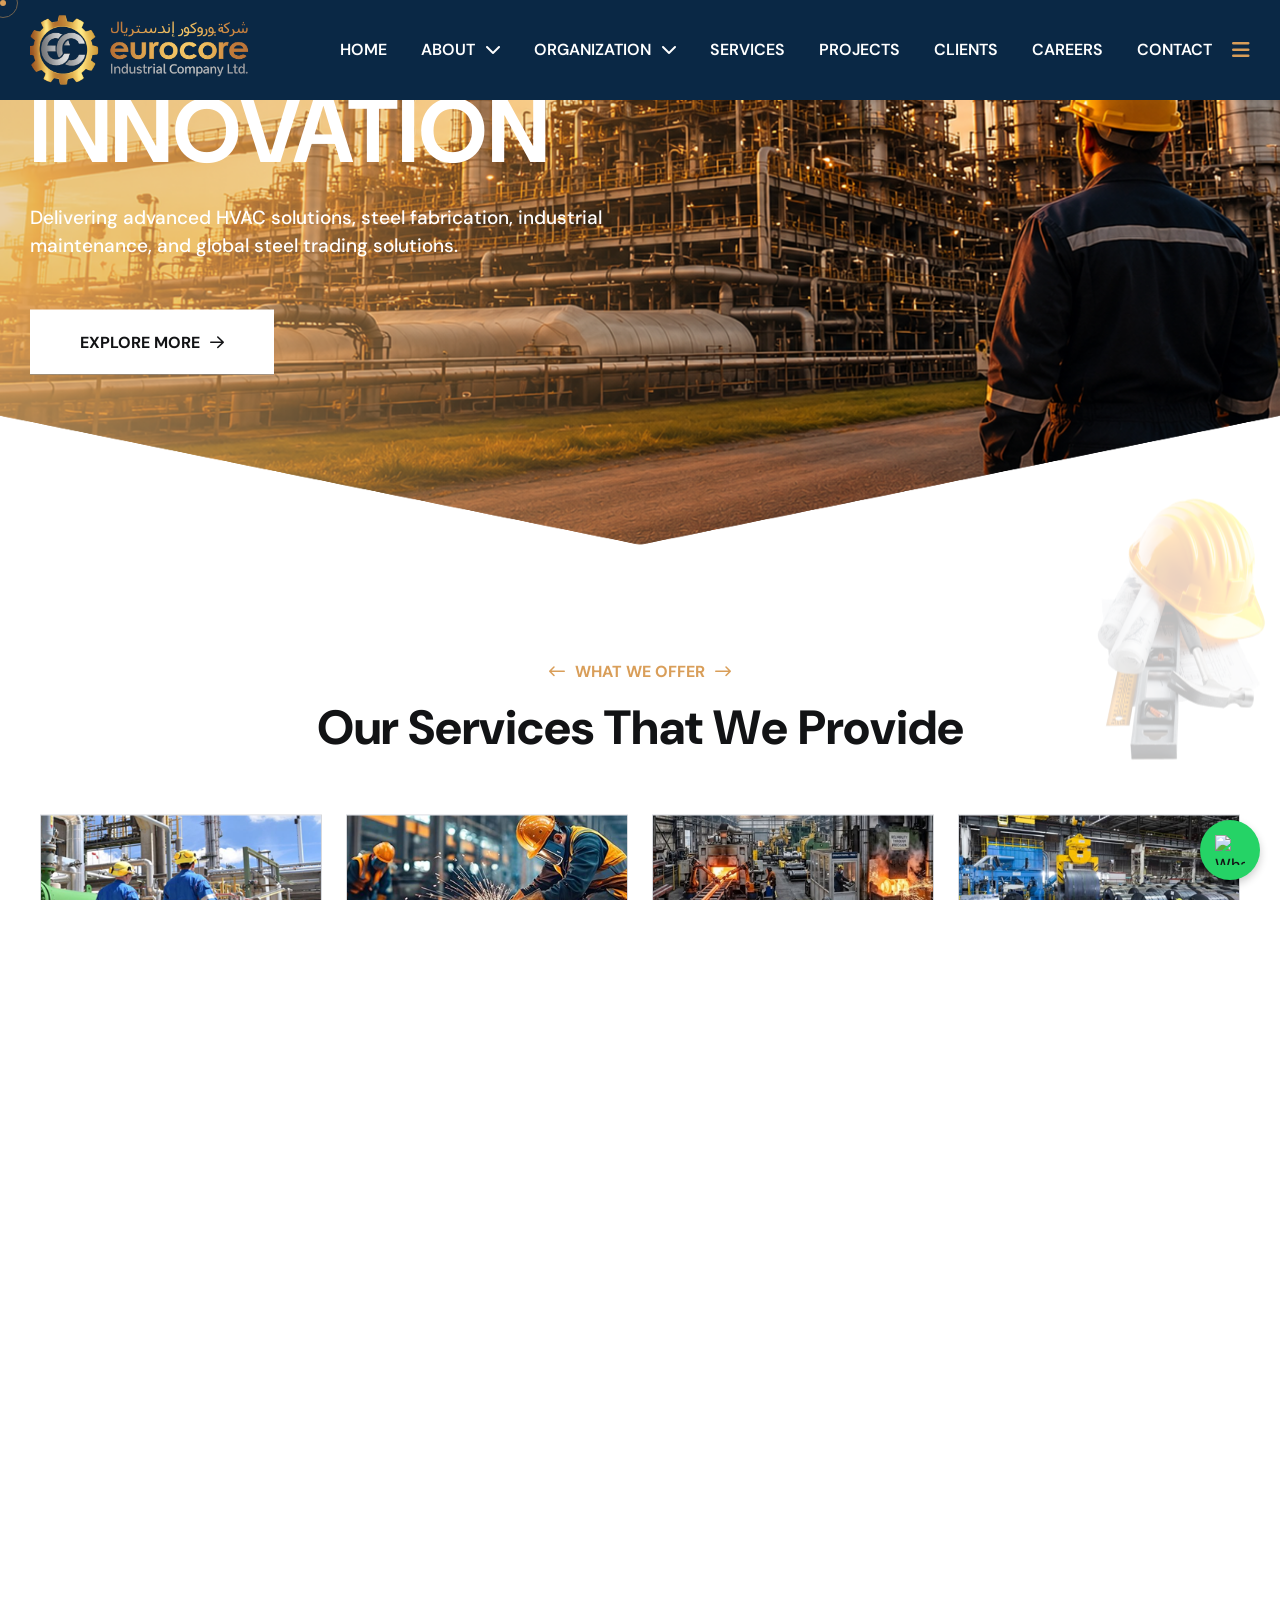
==== index.html @ 9c424fbf "changed hero image to video" ====
<!DOCTYPE html>
<html lang="en">
    <!--<< Header Area >>-->
    <head>
        <!-- ========== Meta Tags ========== -->
        <meta charset="UTF-8">
        <meta http-equiv="X-UA-Compatible" content="IE=edge">
        <meta name="viewport" content="width=device-width, initial-scale=1">
        <meta name="author" content="gramentheme">
        <meta name="description" content="Eurocore Industrial Company Ltd">
        <!-- ======== Page title ============ -->
        <title>Eurocore Industrial Company Ltd</title>
        <!--<< Favcion >>-->
        <link rel="shortcut icon" href="assets/img/favicon.ico">
        <!--<< Bootstrap min.css >>-->
        <link rel="stylesheet" href="assets/css/bootstrap.min.css">
        <!--<< All Min Css >>-->
        <link rel="stylesheet" href="assets/css/all.min.css">
        <!--<< Animate.css >>-->
        <link rel="stylesheet" href="assets/css/animate.css">
        <!-- Splitting css -->
        <link rel="stylesheet" href="assets/css/splitting.css">
        <!--<< Magnific Popup.css >>-->
        <link rel="stylesheet" href="assets/css/magnific-popup.css">
        <!--<< MeanMenu.css >>-->
        <link rel="stylesheet" href="assets/css/meanmenu.css">
        <!--<< Swiper Bundle.css >>-->
        <link rel="stylesheet" href="assets/css/swiper-bundle.min.css">
        <!--<< Nice Select.css >>-->
        <link rel="stylesheet" href="assets/css/nice-select.css">
        <!--<< Color.css >>-->
        <link rel="stylesheet" href="assets/css/color.css">
        <!--<< Main.css >>-->
        <link rel="stylesheet" href="assets/css/main.css">
    </head>
    <body>

          <!-- Preloader Start -->
<div id="preloader" class="preloader">
    <div class="animation-preloader">

        <!-- Logo Loader -->
        <div class="logo-loader">
            <img src="assets/img/logo.png" alt="Eurocore Logo">
        </div>

    </div>

    <div class="loader">
        <div class="row">
            <div class="col-3 loader-section section-left">
                <div class="bg"></div>
            </div>
            <div class="col-3 loader-section section-left">
                <div class="bg"></div>
            </div>
            <div class="col-3 loader-section section-right">
                <div class="bg"></div>
            </div>
            <div class="col-3 loader-section section-right">
                <div class="bg"></div>
            </div>
        </div>
    </div>
</div>
<!-- Preloader End -->

        <!--<< Mouse Cursor Start >>-->  
        <div class="mouse-cursor cursor-outer"></div>
        <div class="mouse-cursor cursor-inner"></div>

        <!-- Back To Top Start -->
        <button id="back-top" class="back-to-top">
            <i class="fa-regular fa-arrow-up"></i>
        </button>

        <!-- Offcanvas Area Start -->
        <div class="fix-area">
            <div class="offcanvas__info">
                <div class="offcanvas__wrapper">
                    <div class="offcanvas__content">
                        <div class="offcanvas__top mb-5 d-flex justify-content-between align-items-center">
                            <div class="offcanvas__logo">
                                <a href="index.html">
                                    <img src="assets/img/logo/logo.png" alt="logo-img">
                                </a>
                            </div>
                            <div class="offcanvas__close">
                                <button>
                                <i class="fas fa-times"></i>
                                </button>
                            </div>
                        </div>
                        <p class="text d-none d-xl-block">
                          Eurocore Industrial Company is a leading Saudi-based engineering and fabrication firm established in 2007. With operations in Dammam and Jubail, we deliver high-quality fabrication, infrastructure, HVAC, and steel trading solutions, driven by excellence, safety, and innovation.
                        <div class="mobile-menu fix mb-3"></div>
                        <div class="offcanvas__contact">
                            <h4>Contact Info</h4>
                            <ul>
                                <li class="d-flex align-items-center">
                                    <div class="offcanvas__contact-icon">
                                        <i class="fal fa-map-marker-alt"></i>
                                    </div>
                                    <div class="offcanvas__contact-text">
                                        <a target="_blank" href="#">INDIA | KSA | UAE</a>
                                    </div>
                                </li>
                                <li class="d-flex align-items-center">
                                    <div class="offcanvas__contact-icon mr-15">
                                        <i class="fal fa-envelope"></i>
                                    </div>
                                    <div class="offcanvas__contact-text">
                                        <a href="mailto:info@eurocoreindustrial.com"><span class="mailto:info@eurocoreindustrial.com">info@eurocoreindustrial.com</span></a>
                                    </div>
                                </li>
                                
                                <li class="d-flex align-items-center">
                                    <div class="offcanvas__contact-icon mr-15">
                                        <i class="far fa-phone"></i>
                                    </div>
                                    <div class="offcanvas__contact-text">
                                       <a href="tel:966556684906">+966 55 668 4906</a>
                                    </div>
                                </li>
                            </ul>
                            
                            <div class="social-icon d-flex align-items-center">
                                <a href="#"><i class="fab fa-facebook-f"></i></a>
                                <a href="#"><i class="fab fa-twitter"></i></a>
                                <a href="#"><i class="fab fa-youtube"></i></a>
                                <a href="#"><i class="fab fa-linkedin-in"></i></a>
                            </div>
                        </div>
                    </div>
                </div>
            </div>
        </div>
        <div class="offcanvas__overlay"></div>

        <!-- Header Section Start -->
        <header id="header-sticky" class="header-3">
        <div class="container-fluid">
            <div class="mega-menu-wrapper">
                <div class="header-main">
                    <div class="header-left">
                        <div class="logo">
                            <a href="index.html" class="header-logo">
                                <img src="assets/img/logo/logo.png" alt="logo-img">
                            </a>
                            <a href="index.html" class="header-logo-2">
                                <img src="assets/img/logo/logo.png" alt="logo-img">
                            </a>
                        </div>
                    </div>
                    <div class="header-right d-flex justify-content-end align-items-center">
                        <div class="mean__menu-wrapper">
                            <div class="main-menu">
                                <nav id="mobile-menu">
                                    <ul>
                                      <li>
                                            <a href="index.html">Home</a>
                                        </li>
                                        <li>
                                            <a href="javascript:void(0);">
                                                About
                                                <i class="fas fa-chevron-down"></i>
                                            </a>
                                            <ul class="submenu">
                                               <li><a href="about-us.html">About Us</a></li>
                                                <li><a href="team.html"> Our Team</a></li>
                                            </ul>
                                        </li>
                                        <li>
                                            <a href="javascript:void(0);">
                                                Organization
                                                <i class="fas fa-chevron-down"></i>
                                            </a>
                                            <ul class="submenu">
                                               <li><a href="organization.html">Organization</a>
                                                <li><a href="commodities.html">Commodities</a></li>
                                            </ul>
                                        </li>
                                         <li>
                                            <a href="services.html">Services</a>
                                        </li>
                                          <li>
                                            <a href="projects.html">Projects</a>
                                        </li>
                                          <li>
                                            <a href="clients.html">Clients</a>
                                        </li>
                                        <li>
                                            <a href="careers.html">Careers</a>
                                        </li>
                                        <li>
                                            <a href="contact.html">Contact</a>
                                        </li>
                                    </ul>
                                </nav>
                            </div>
                        </div>
                       <div class="header-button">
                        <a href="assets/img/eurocore-business-profile.pdf" class="theme-btn" download>
                            PROFILE
                            <i class="fa-regular fa-download"></i>
                        </a>
                      </div>
                        <div class="header__hamburger d-xl-block my-auto">
                            <div class="sidebar__toggle">
                                <i class="fas fa-bars"></i>
                            </div>
                        </div>
                    </div>
                </div>
            </div>
        </div>
        </header> 
         
        <!-- Search Area Start -->
        <div class="search-wrap">
            <div class="search-inner">
                <i class="fas fa-times search-close" id="search-close"></i>
                <div class="search-cell">
                    <form method="get">
                        <div class="search-field-holder">
                            <input type="search" class="main-search-input" placeholder="Search...">
                        </div>
                    </form>
                </div>
            </div>
        </div>

        <div id="smooth-wrapper">
            <div id="smooth-content">
                <!-- Hero Section Start -->
                <section class="hero-section hero-3">
                    <div class="swiper-dot-2">
                        <div class="dot"></div>
                    </div>
                    <div class="swiper hero-slider-3">
                        <div class="swiper-wrapper">
                            <div class="swiper-slide">
                                <div class="hero-image" style="background-image: url('assets/img/hero/hero-3.png');">
                                    <div class="row">
                                        <div class="col-lg-8">
                                            <div class="hero-content">
                                               
                                                <h1 data-animation="fadeInUp" data-delay="1.5s">
                                                    The Core of Industrial Innovation
                                                </h1>
                                                <p data-animation="fadeInUp" data-delay="1.7s">
                                                    Delivering advanced HVAC solutions, steel fabrication, industrial maintenance, and global steel trading solutions.
                                                </p>
                                                <div class="hero-button">
                                                    <a href="about-us.html" data-animation="fadeInUp" data-delay="1.9s" class="theme-btn bg-white">Explore more<i class="fa-regular fa-arrow-right"></i></a>
                                                </div>
                                            </div>
                                        </div>
                                    </div>
                                </div>
                            </div>
                            <div class="swiper-slide">
                                <div class="hero-image" style="background-image: url('assets/img/hero/hero-3.png');">
                                    <div class="row">
                                        <div class="col-lg-8">
                                            <div class="hero-content">
                                                
                                               <h1 data-animation="fadeInUp" data-delay="1.5s">
                                                    Complete HVAC Engineering Solutions
                                                </h1>
                                                <p data-animation="fadeInUp" data-delay="1.7s">
                                                    Providing HVAC supply, installation, testing, and commissioning services for industrial and commercial facilities.
                                                </p>
                                                </p>
                                                <div class="hero-button">
                                                    <a href="about-us.html" data-animation="fadeInUp" data-delay="1.9s" class="theme-btn bg-white">Explore more<i class="fa-regular fa-arrow-right"></i></a>
                                                </div>
                                            </div>
                                        </div>
                                    </div>
                                </div>
                            </div>
                            <div class="swiper-slide">
                                <div class="hero-image" style="background-image: url('assets/img/hero/hero-3.png');">
                                    <div class="row">
                                        <div class="col-lg-8">
                                            <div class="hero-content">
                                                
                                               <h1 data-animation="fadeInUp" data-delay="1.5s">
                                                    Industrial Fabrication Solutions
                                                </h1>
                                                <p data-animation="fadeInUp" data-delay="1.7s">
                                                    Structural steel fabrication, tank manufacturing, shutdown services, and global steel sourcing with quality reliability.
                                                </p>
                                                <div class="hero-button">
                                                    <a href="about-us.html" data-animation="fadeInUp" data-delay="1.9s" class="theme-btn bg-white">Explore more<i class="fa-regular fa-arrow-right"></i></a>
                                                </div>
                                            </div>
                                        </div>
                                    </div>
                                </div>
                            </div>
                        </div>
                    </div>
                </section>

                <!-- Service Section Start -->
                <section class="service-section-33 section-padding">
                    <div class="shape-1">
                        <img src="assets/img/service/shape-1.png" alt="img">
                    </div>
                    <div class="container">
                        <div class="section-title text-center">
                            <h6 class="wow fadeInUp"><i class="fa-regular fa-arrow-left-long"></i>WHAT WE OFFER<i class="fa-regular fa-arrow-right-long"></i></h6>
                            <h2 class="splt-txt wow" data-splitting>Our Services That We Provide</h2>
                        </div>
                    </div>
                    <div class="container-fluid">
                        <div class="row">
                            <div class="col-xl-3 col-lg-4 col-md-6 wow fadeInUp" data-wow-delay=".2s">
                                <div class="service-card-items-2">
                                    <div class="items-shape">
                                        <img src="assets/img/service/items-shape-2.png" alt="img">
                                    </div>
                                    <div class="service-image">
                                        <img src="assets/img/service/service-1.png" alt="img">
                                        <div class="icon">
                                            <img src="assets/img/icon/1.png" alt="img">
                                        </div>
                                    </div>
                                    <div class="service-content text-center">
                                    <h3>
                                        <a href="services.html">HVAC Solutions</a>
                                    </h3>

                                    <ul class="service-list">
                                        <li>HVAC Package & Duct Manufacturing</li>
                                        <li>Power Plant HVAC Supply, Installation & Commissioning</li>
                                        <li>Industrial Kitchen HVAC Solutions</li>
                                        <li>Warehouse HVAC Solutions</li>
                                    </ul>

                                    <a href="services.html" class="arrow-icon">
                                        <i class="fa-regular fa-arrow-right"></i>
                                    </a>
                                </div>
                                </div>
                            </div>
                            <div class="col-xl-3 col-lg-4 col-md-6 wow fadeInUp" data-wow-delay=".4s">
                                <div class="service-card-items-2">
                                    <div class="items-shape">
                                        <img src="assets/img/service/items-shape-2.png" alt="img">
                                    </div>
                                    <div class="service-image">
                                        <img src="assets/img/service/service-2.png" alt="img">
                                        <div class="icon">
                                            <img src="assets/img/icon/2.png" alt="img">
                                        </div>
                                    </div>
                                    <div class="service-content text-center">
                                        <h3><a href="services.html">Fabrication Services </a></h3>
                                        
                                    <ul class="service-list">
                                        <li>Steel Structural Fabrication & Erection</li>
                                        <li>Aluminium Fabrication for Solar Worksites</li>
                                        <li>Aluminium & Steel Tank Fabrication</li>
                                      
                                    </ul>
                                        <a href="services.html" class="arrow-icon"><i class="fa-regular fa-arrow-right"></i></a>
                                    </div>
                                </div>
                            </div>
                            <div class="col-xl-3 col-lg-4 col-md-6 wow fadeInUp" data-wow-delay=".6s">
                                <div class="service-card-items-2">
                                    <div class="items-shape">
                                        <img src="assets/img/service/items-shape-2.png" alt="img">
                                    </div>
                                    <div class="service-image">
                                        <img src="assets/img/service/service-3.png" alt="img">
                                        <div class="icon">
                                            <img src="assets/img/icon/3.png" alt="img">
                                        </div>
                                    </div>
                                    <div class="service-content text-center">
                                        <h3><a href="services.html">Industrial Services</a></h3>
                                        <ul class="service-list">
                                        <li> Power Plant Turnarounds & Shutdown Services</li>
                                        <li>Industrial Maintenance Solutions</li>
                                      <br><br><br>
                                    </ul>
                                        <a href="services.html" class="arrow-icon"><i class="fa-regular fa-arrow-right"></i></a>
                                    </div>
                                </div>
                            </div>
                            <div class="col-xl-3 col-lg-4 col-md-6 wow fadeInUp" data-wow-delay=".8s">
                                <div class="service-card-items-2">
                                    <div class="items-shape">
                                        <img src="assets/img/service/items-shape-2.png" alt="img">
                                    </div>
                                    <div class="service-image">
                                        <img src="assets/img/service/service-4.png" alt="img">
                                        <div class="icon">
                                            <img src="assets/img/icon/4.png" alt="img">
                                        </div>
                                    </div>
                                    <div class="service-content text-center">
                                        <h3><a href="services.html">Trading & Procurement</a></h3>
                                        <ul class="service-list">
                                        <li>Global Steel Trading</li>
                                        <li>Industrial Procurement Services</li>
                                        <br><br><br><br>
                                        <a href="services.html" class="arrow-icon"><i class="fa-regular fa-arrow-right"></i></a>
                                    </div>
                                </div>
                            </div>
                        </div>
                    </div>
                </section>


                 <!-- About Section Start -->
<section class="achivements-section fix section-padding">
   
    <div class="container">
        <div class="achivements-wrapper style-3">
            <div class="row g-4 justify-content-between align-items-center">

                <!-- Content -->
                <div class="col-lg-6">
                    <div class="achivements-content">
                        <div class="section-title">
                            <h6 class="wow fadeInUp">
                                <i class="fa-regular fa-arrow-left-long"></i>
                                About Our Company
                                <i class="fa-regular fa-arrow-right-long"></i>
                            </h6>

                            <h2 class="splt-txt wow" data-splitting>
                                Precision Engineering Industrial Solutions Excellence Without Compromise
                            </h2>
                        </div>

                        <p class="mt-3 mt-md-0 wow fadeInUp" data-wow-delay=".3s">
                            Eurocore Industrial Company is a premier engineering and fabrication firm deeply rooted in the Saudi Arabian industrial landscape.
                            Since our inception in 2007, we have evolved from a local specialist into a comprehensive provider of fabrication, infrastructure,
                            HVAC solutions, and global steel trading. Based in Dammam and Jubail, we serve the Kingdom's vital sectors with a commitment to
                            technical rigor, safety, and international excellence.
                        </p>

                        <div class="row g-4 mt-3">
                            <div class="col-lg-12 wow fadeInUp" data-wow-delay=".4s">
                                <ul class="list">
                                    <li>
                                        <i class="fa-sharp fa-solid fa-check-double"></i>
                                        HVAC Solutions & Duct Manufacturing
                                    </li>
                                    <li>
                                        <i class="fa-sharp fa-solid fa-check-double"></i>
                                        Structural Steel Fabrication & Erection
                                    </li>
                                    <li>
                                        <i class="fa-sharp fa-solid fa-check-double"></i>
                                        Global Steel Trading & Industrial Procurement
                                    </li>
                                </ul>
                            </div>
                        </div>

                        <div class="about-author mt-4">
                            <a href="about-us.html" class="theme-btn wow fadeInUp" data-wow-delay=".5s">
                                Explore More <i class="fa-regular fa-arrow-right"></i>
                            </a>
                        </div>
                    </div>
                </div>

                <!-- Image -->
                <div class="col-xxl-4 col-xl-5 col-lg-6 wow fadeInUp" data-wow-delay=".2s">
                    <div class="achivements-image">
                        <img src="assets/img/about/03.jpg" alt="Eurocore Industrial">

                        <div class="achivements-image-2 float-bob-y">
                            <img src="assets/img/about/achivements-image-2.jpg" alt="Engineering Solutions">
                        </div>
                    </div>
                </div>

            </div>
        </div>
    </div>
</section>
<!-- About Section End -->



                <!--Vision 2030 Commitment Section Start -->
                <section class="about-section-3 fix section-padding section-bg bg-cover" style="background-image: url('assets/img/about/bg-shape.png');">
                    <div class="container">
                        <div class="about-wrapper-3">
                            <div class="row g-5">
                                <div class="col-xl-6">
                                    <div class="about-content">
                                        <div class="section-title">
                                            <h6 class="wow fadeInUp"><i class="fa-regular fa-arrow-left-long"></i>Vision 2030 Commitment<i class="fa-regular fa-arrow-right-long"></i></h6>
                                            <h2 class="splt-txt wow" data-splitting>Our Commitment to the Kingdom: Vision 2030 & Beyond</h2>
                                        </div>
                                        <p class="mt-3 mt-md-0 wow fadeInUp" data-wow-delay=".4s">
                                           At Eurocore Industrial Company Ltd., our mission is deeply aligned with the transformative goals of Saudi Vision 2030. We are dedicated to building the Kingdom's future by providing world-class industrial infrastructure, precision engineering, and specialized HVAC solutions for the nation's most ambitious Giga-projects.
                                            <br>
                                           From the futuristic landscapes of NEOM to the world-class venues planned for Saudi FIFA 2034, we stand as a key strategic partner in the Kingdom's journey toward global leadership in innovation, sustainability, and industrial excellence.
                                        <br>
                                        By localized expertise and global standards, we ensure that every project we touch contributes to the resilient and diverse economy envisioned by the Kingdom's leadership.
                                        </p>
                                        <!-- Images Row -->
                                            <div class="vision-images mt-4 wow fadeInUp" data-wow-delay=".5s">
                                                <div class="row g-3">
                                                    <div class="col-6">
                                                        <img src="assets/img/about/vision-2030.png" alt="Saudi Vision 2030" >
                                                    </div>
                                                    <div class="col-6">
                                                        <img src="assets/img/about/saudi-2034.png" alt="Saudi FIFA 2034">
                                                    </div>
                                                </div>
                                            </div>
                                       
                                    </div>
                                </div>
                                <div class="col-xl-6">
                                    <div class="about-image wow fadeInUp" data-wow-delay=".3s">
                                        <img src="assets/img/about/05.jpg" alt="img">
                                        <div class="arrow-shape">
                                            <img src="assets/img/about/arrow.png" alt="img">
                                        </div>
                                    </div>
                                </div>
                            </div>
                        </div>
                    </div>
                </section>


                <!-- Project Section Start -->
                <section class="project-section fix section-padding">
                    <div class="container">
                        <div class="section-title text-center">
                            <h6 class="wow fadeInUp"><i class="fa-regular fa-arrow-left-long"></i>our complete projects<i class="fa-regular fa-arrow-right-long"></i></h6>
                            <h2 class="splt-txt wow" data-splitting>Our Latest Projects</h2>
                        </div>
                    </div>
                    <div class="project-wrapper style-2">
                        <div class="main-box">
                            <div class="box wow fadeInUp">
                                <div class="project-content">
                                    <h3><a href="projects.html">Industrial Structural Steel Fabrication</a></h3>
                                    <a href="projects.html" class="icon"><i class="fa-solid fa-arrow-right"></i></a>
                                </div>
                            </div>
                            <div class="box bg-1 wow fadeInUp wow" data-wow-delay=".2s">
                                <div class="project-content">
                                    <h3><a href="projects.html">Warehouse Construction Project</a></h3>
                                    <a href="projects.html" class="icon"><i class="fa-solid fa-arrow-right"></i></a>
                                </div>
                            </div>
                            <div class="box bg-2 wow fadeInUp wow" data-wow-delay=".4s">
                                <div class="project-content">
                                    <h3><a href="projects.html">Heavy Equipment Platform Installation</a></h3>
                                    <a href="projects.html" class="icon"><i class="fa-solid fa-arrow-right"></i></a>
                                </div>
                            </div>
                            <div class="box bg-3 wow fadeInUp wow" data-wow-delay=".6s">
                                <div class="project-content">
                                    <h3><a href="projects.html">Process Piping & Mechanical Works</a></h3>
                                    <a href="projects.html" class="icon"><i class="fa-solid fa-arrow-right"></i></a>
                                </div>
                            </div>
                            <div class="box bg-4 active wow fadeInUp wow" data-wow-delay=".8s">
                                <div class="project-content">
                                    <h3><a href="projects.html">Industrial Shed Fabrication</a></h3>
                                    <a href="projects.html" class="icon"><i class="fa-solid fa-arrow-right"></i></a>
                                </div>
                            </div>
                            <div class="box bg-5 wow fadeInUp wow" data-wow-delay=".2s">
                                <div class="project-content">
                                    <h3><a href="projects.html">Custom Metal Fabrication Solutions</a></h3>
                                    <a href="projects.html" class="icon"><i class="fa-solid fa-arrow-right"></i></a>
                                </div>
                            </div>
                            <div class="box bg-6 wow fadeInUp wow" data-wow-delay=".4s">
                                <div class="project-content">
                                    <h3><a href="projects.html">Industrial Tank Fabrication & Installation</a></h3>
                                    <a href="projects.html" class="icon"><i class="fa-solid fa-arrow-right"></i></a>
                                </div>
                            </div>
                            <div class="box bg-7 wow fadeInUp wow" data-wow-delay=".6s">
                                <div class="project-content">
                                    <h3><a href="projects.html">Conveyor System Structure Project</a></h3>
                                    <a href="projects.html" class="icon"><i class="fa-solid fa-arrow-right"></i></a>
                                </div>
                            </div>
                            <div class="box bg-8 wow fadeInUp wow" data-wow-delay=".8s">
                                <div class="project-content">
                                    <h3><a href="projects.html">Pipe Rack & Utility Structure Construction</a></h3>
                                    <a href="projects.html" class="icon"><i class="fa-solid fa-arrow-right"></i></a>
                                </div>
                            </div>
                        </div>
                    </div>
                </section>

               

            

                <!-- Brand Section Start -->
        <div class="brand-section fix section-padding pt-10">
            <div class="container">

        <div class="section-title mb-50">
            <h6 class="wow fadeInUp">
                <i class="fa-regular fa-arrow-left-long"></i>
                  Clients & Partners
                <i class="fa-regular fa-arrow-right-long"></i>
            </h6>
            <h2 class="splt-txt wow" data-splitting>
                 Trusted By Industry Leaders
            </h2>
        </div>

        <div class="swiper brand-slider">
            <div class="swiper-wrapper">
                <div class="swiper-slide">
                    <div class="brand-image center">
                        <img src="assets/img/brand/Saudi-Aramco.jpg" alt="Saudi Aramco">
                    </div>
                </div>
                <div class="swiper-slide">
                    <div class="brand-image center">
                        <img src="assets/img/brand/saudi.jpg" alt="Saudi Electricity Company">
                    </div>
                </div>
                <div class="swiper-slide">
                    <div class="brand-image center">
                        <img src="assets/img/brand/Maaden.jpg" alt="Maaden">
                    </div>
                </div>
                <div class="swiper-slide">
                    <div class="brand-image center">
                        <img src="assets/img/brand/nesma.jpg" alt="Nesma">
                    </div>
                </div>
                <div class="swiper-slide">
                    <div class="brand-image center">
                        <img src="assets/img/brand/Saudi-Binladin.jpg" alt="Saudi Binladin Group">
                    </div>
                </div>
            </div>
        </div>

    </div>
</div>

 

                <!-- Footer Section Start -->
                <footer class="footer-section style-radius bg-cover bg-cover" style="background-image: url('assets/img/footer/bg.jpg');">
                    <div class="container">
                        <div class="contact-info-area">
                            <a href="index.html" class="logo-img wow fadeInUp" data-wow-delay=".2s">
                                <img src="assets/img/logo/logo.png" alt="img">
                            </a>
                            <div class="contact-info-items wow fadeInUp" data-wow-delay=".4s">
                                <div class="icon">
                                    <i class="fa-sharp fa-solid fa-location-dot"></i>
                                </div>
                                <div class="content">
                                    <p>Office location</p>
                                    <h3>
                                        INDIA | KSA | UAE
                                    </h3>
                                </div>
                            </div>
                            <div class="contact-info-items wow fadeInUp" data-wow-delay=".6s">
                                <div class="icon">
                                    <i class="fa-solid fa-envelope"></i>
                                </div>
                                <div class="content">
                                    <p>send email</p>
                                    <h3>
                                        <a href="mailto:info@eurocoreindustrial.com">info@eurocoreindustrial.com</a>
                                    </h3>
                                </div>
                            </div>
                            <div class="contact-info-items wow fadeInUp" data-wow-delay=".8s">
                                <div class="icon">
                                    <i class="fa-solid fa-phone-volume"></i>
                                </div>
                                <div class="content">
                                    <p>call</p>
                                    <h3>
                                        <a href="tel:966556684906">+966 55 668 4906</a>
                                    </h3>
                                </div>
                            </div>
                        </div>
                        <div class="footer-widgets-wrapper">
                            <div class="row">
                                <div class="col-xl-4 col-lg-4 col-md-6 wow fadeInUp" data-wow-delay=".2s">
                                    <div class="single-footer-widget">
                                        <div class="widget-head">
                                            <h5>About Company</h5>
                                        </div>
                                        <div class="footer-content">
                                           <p>
                                                Trusted engineering and fabrication solutions across Saudi Arabia since 2007.
                                           </p>
                                            <div class="social-icon d-flex align-items-center">
                                                <a href="#"><i class="fab fa-facebook-f"></i></a>
                                                <a href="#"><i class="fab fa-twitter"></i></a>
                                                <a href="#"><i class="fab fa-youtube"></i></a>
                                                <a href="#"><i class="fab fa-linkedin-in"></i></a>
                                            </div>
                                        </div>
                                    </div>
                                </div>
                                <div class="col-xl-2 col-lg-4 col-md-6 wow fadeInUp" data-wow-delay=".4s">
                                    <div class="single-footer-widget">
                                        <div class="widget-head">
                                            <h5>Quick Link</h5>
                                        </div>
                                        <ul class="list-area">
                                            <li>
                                                <a href="about-us.html">
                                                    <i class="fa-solid fa-chevrons-right"></i>
                                                    About 
                                                </a>
                                            </li>
                                            <li>
                                                <a href="organization.html">
                                                    <i class="fa-solid fa-chevrons-right"></i>
                                                    Organization
                                                </a>
                                            </li>
                                            <li>
                                                <a href="projects.html">
                                                    <i class="fa-solid fa-chevrons-right"></i>
                                                    Projects
                                                </a>
                                            </li>
                                            <li>
                                                <a href="contact.html">
                                                    <i class="fa-solid fa-chevrons-right"></i>
                                                    Clients
                                                </a>
                                            </li>
                                              <li>
                                                <a href="contact.html">
                                                    <i class="fa-solid fa-chevrons-right"></i>
                                                    Contact
                                                </a>
                                            </li>
                                        </ul>
                                    </div>
                                </div>
                                <div class="col-xl-3 col-lg-4 col-md-6 ps-lg-5 wow fadeInUp" data-wow-delay=".6s">
                                    <div class="single-footer-widget">
                                        <div class="widget-head">
                                            <h5>Our Services</h5>
                                        </div>
                                        <ul class="list-area">
                                            <li>
                                                <a href="services.html">
                                                    <i class="fa-solid fa-chevrons-right"></i>
                                                    HVAC Solutions
                                                </a>
                                            </li>
                                            <li>
                                                <a href="services.html">
                                                    <i class="fa-solid fa-chevrons-right"></i>
                                                    Fabrication Services
                                                </a>
                                            </li>
                                            <li>
                                                <a href="services.html">
                                                    <i class="fa-solid fa-chevrons-right"></i>
                                                    Industrial Services
                                                </a>
                                            </li>
                                            <li>
                                                <a href="services.html">
                                                    <i class="fa-solid fa-chevrons-right"></i>
                                                   Trading & Procurement
                                                </a>
                                            </li>
                                           
                                        </ul>
                                    </div>
                                </div>
                                <div class="col-xl-3 col-lg-4 col-md-6 ps-lg-5 wow fadeInUp" data-wow-delay=".8s">
                                    <div class="single-footer-widget">
                                        <div class="widget-head">
                                            <h5>Featured Projects</h5>
                                        </div>
                                        <div class="footer-gallery">
                                            <div class="gallery-wrap">
                                                <div class="gallery-item">
                                                    <div class="thumb">
                                                        <a href="assets/img/footer/gallery-1.jpg" class="img-popup">
                                                            <img src="assets/img/footer/gallery-1.jpg" alt="gallery-img">
                                                            <div class="icon">
                                                                <i class="far fa-plus"></i>
                                                            </div>
                                                        </a>
                                                    </div>
                                                    <div class="thumb">
                                                        <a href="assets/img/footer/gallery-2.jpg" class="img-popup">
                                                            <img src="assets/img/footer/gallery-2.jpg" alt="gallery-img">
                                                            <div class="icon">
                                                                <i class="far fa-plus"></i>
                                                            </div>
                                                        </a>
                                                    </div>
                                                    <div class="thumb">
                                                        <a href="assets/img/footer/gallery-3.jpg" class="img-popup">
                                                            <img src="assets/img/footer/gallery-3.jpg" alt="gallery-img">
                                                            <div class="icon">
                                                                <i class="far fa-plus"></i>
                                                            </div>
                                                        </a>
                                                    </div>
                                                </div>
                                                <div class="gallery-item">
                                                    <div class="thumb">
                                                        <a href="assets/img/footer/gallery-4.jpg" class="img-popup">
                                                            <img src="assets/img/footer/gallery-4.jpg" alt="gallery-img">
                                                            <div class="icon">
                                                                <i class="far fa-plus"></i>
                                                            </div>
                                                        </a>
                                                    </div>
                                                    <div class="thumb">
                                                        <a href="assets/img/footer/gallery-5.jpg" class="img-popup">
                                                            <img src="assets/img/footer/gallery-5.jpg" alt="gallery-img">
                                                            <div class="icon">
                                                                <i class="far fa-plus"></i>
                                                            </div>
                                                        </a>
                                                    </div>
                                                    <div class="thumb">
                                                        <a href="assets/img/footer/gallery-6.jpg" class="img-popup">
                                                            <img src="assets/img/footer/gallery-6.jpg" alt="gallery-img">
                                                            <div class="icon">
                                                                <i class="far fa-plus"></i>
                                                            </div>
                                                        </a>
                                                    </div>
                                                </div>
                                            </div>
                                        </div>
                                    </div>
                                </div>
                            </div>
                        </div>
                        <div class="footer-bottom">
                            <p>© 2026 All rights reserved. Powered by <a href="https://signroots.com/" target="_blank" rel="noopener noreferrer">signrOots</a></p>
                        </div>
                    </div>
                </footer> 
            </div>
        </div>
       

        
        <!-- WhatsApp Chat Button -->
        <a href="https://wa.me/966556684906?text=Hello!%20I%20would%20like%20to%20know%20more%20about%20your%20services."
        target="_blank"
        class="whatsapp-chat-button"
        aria-label="Chat with us on WhatsApp">
            <img src="https://upload.wikimedia.org/wikipedia/commons/6/6b/WhatsApp.svg" alt="WhatsApp" />
        </a>
        <!--<< All JS Plugins >>-->
        <script src="assets/js/jquery-3.7.1.min.js"></script>
        <!--<< Viewport Js >>-->
        <script src="assets/js/viewport.jquery.js"></script>
        <!--<< Bootstrap Js >>-->
        <script src="assets/js/bootstrap.bundle.min.js"></script>
        <!--<< Gsap Js >>-->
        <script src="assets/js/gsap/gsap.js"></script>
        <!--<< Gsap Scroll Js >>-->
        <script src="assets/js/gsap/gsap-scroll-to-plugin.js"></script>
        <!--<< Gsap Scroll Smoother Js >>-->
        <script src="assets/js/gsap/gsap-scroll-smoother.js"></script>
         <!--<< Gsap Scroll Trigger Js >>-->
        <script src="assets/js/gsap/gsap-scroll-trigger.js"></script>
        <!-- Splitting Js -->
        <script src="assets/js/splitting.js"></script>
        <!--<< Nice Select Js >>-->
        <script src="assets/js/jquery.nice-select.min.js"></script>
        <!--<< Waypoints Js >>-->
        <script src="assets/js/jquery.waypoints.js"></script>
        <!--<< Counterup Js >>-->
        <script src="assets/js/jquery.counterup.min.js"></script>
        <!--<< Swiper Slider Js >>-->
        <script src="assets/js/swiper-bundle.min.js"></script>
        <!--<< MeanMenu Js >>-->
        <script src="assets/js/jquery.meanmenu.min.js"></script>
        <!--<< Magnific Popup Js >>-->
        <script src="assets/js/jquery.magnific-popup.min.js"></script>
        <!--<< Wow Animation Js >>-->
        <script src="assets/js/wow.min.js"></script>
        <!--<< Splitting Animation Js >>-->
        <script src="assets/js/splitting-animation.js"></script>
        <!--<< Main.js >>-->
        <script src="assets/js/main.js"></script>
    </body>
</html>
---- assets/css/main.css ----
/*
Theme Name: Xbuild
Author: Gramentheme
Author URI: https://themeforest.net/user/gramentheme
Description: Eurocore Industrial Company Ltd
Version: 1.0.0
*/
/*CSS Table Of Content Ends Here*/
@import url("https://fonts.googleapis.com/css2?family=DM+Sans:ital,opsz,wght@0,9..40,100..1000;1,9..40,100..1000&display=swap");
:root {
  --body: #fff;
  --black: #000;
  --white: #fff;
  --theme: #D99E59;
  --theme2: #F55B1F;
  --header: #121315;
  --text: #666666;
  --border:#D4DCED;
  --border-2: #D4DCED;
  --bg: #1E2023;
  --box-shadow: 0px 1px 14px 0px rgba(0, 0, 0, 0.13);
}

.theme-btn {
  background-color: var(--theme);
  color: var(--white);
  display: inline-block;
  font-size: 16px;
  font-weight: 700;
  padding: 24px 50px;
  border-radius: 0;
  text-transform: uppercase;
  -webkit-transition: all 0.3s ease-in-out;
  transition: all 0.3s ease-in-out;
  position: relative;
  z-index: 1;
  line-height: 1;
}
.theme-btn::before {
  content: "";
  background-color: var(--header);
  width: 0;
  height: 50%;
  position: absolute;
  top: 0;
  left: 0;
  -webkit-transition: all 0.3s cubic-bezier(0.785, 0.135, 0.15, 0.86);
  transition: all 0.3s cubic-bezier(0.785, 0.135, 0.15, 0.86);
  z-index: -1;
}
.theme-btn::after {
  content: "";
  background-color: var(--header);
  width: 0;
  height: 50%;
  position: absolute;
  bottom: 0;
  right: 0;
  -webkit-transition: all 0.3s cubic-bezier(0.785, 0.135, 0.15, 0.86);
  transition: all 0.3s cubic-bezier(0.785, 0.135, 0.15, 0.86);
  z-index: -1;
}
.theme-btn i {
  margin-left: 10px;
}
.theme-btn:hover {
  color: var(--white);
}
.theme-btn:hover::before, .theme-btn:hover::after {
  width: 100%;
}
.theme-btn.bg-white {
  background-color: var(--white);
  color: var(--header);
}
.theme-btn.bg-white:hover {
  color: var(--white);
}
@media (max-width: 767px) {
  .theme-btn {
    padding: 20px 32px;
  }
}
@media (max-width: 575px) {
  .theme-btn {
    padding: 18px 30px;
    font-size: 14px;
  }
}

.link-btn {
  display: inline-block;
  color: var(--text);
  text-align: center;
  font-family: "DM Sans";
  font-size: 16px;
  font-weight: 600;
  text-transform: capitalize;
}
.link-btn i {
  margin-left: 10px;
  transform: rotate(-40deg);
  transition: all 0.4s ease-in-out;
}
.link-btn:hover {
  color: var(--theme);
}
.link-btn:hover i {
  margin-left: 10px;
  transform: rotate(0);
}

/* --------------------------------------------
    Template Default Fonts & Fonts Styles
 ---------------------------------------------- */
body {
  font-family: "DM Sans", sans-serif;
  font-size: 16px;
  font-weight: 500;
  line-height: 28px;
  color: var(--text);
  background-color: var(--white);
  padding: 0;
  margin: 0;
  overflow-x: hidden;
}

ul {
  padding: 0;
  margin: 0;
  list-style: none;
}

button {
  border: none;
  background-color: transparent;
  padding: 0;
}

input:focus {
  color: var(--white);
  outline: none;
}

input {
  color: var(--white);
}

h1,
h2,
h3,
h4,
h5,
h6 {
  font-family: "DM Sans", sans-serif;
  margin: 0px;
  padding: 0;
  color: var(--header);
  text-transform: capitalize;
  transition: all 0.4s ease-in-out;
}

h1 {
  font-size: 100px;
  font-weight: 700;
  line-height: 106%;
}

h2 {
  font-size: 48px;
  line-height: 115%;
  font-weight: 800;
}
@media (max-width: 767px) {
  h2 {
    font-size: 30px;
  }
}

h3 {
  font-size: 22px;
  font-weight: 700;
}
@media (max-width: 575px) {
  h3 {
    font-size: 20px;
  }
}

h4 {
  font-size: 20px;
  font-weight: 700;
}

h5 {
  font-size: 18px;
  font-weight: 700;
}

h6 {
  font-size: 16px;
  font-weight: 700;
}

a {
  text-decoration: none;
  outline: none !important;
  cursor: pointer;
  color: var(--header);
  transition: all 0.4s ease-in-out;
}

p {
  margin: 0px;
  transition: all 0.4s ease-in-out;
}

span {
  margin: 0px;
  transition: all 0.4s ease-in-out;
}

.about-section {
  position: relative;
}
.about-section .about-shape-1 {
  position: absolute;
  right: 120px;
  top: 0;
}
@media (max-width: 1399px) {
  .about-section .about-shape-1 {
    display: none;
  }
}
.about-section .about-shape-2 {
  position: absolute;
  left: 0;
  bottom: 0;
}
@media (max-width: 1399px) {
  .about-section .about-shape-2 {
    display: none;
  }
}
.about-section .about-shape-4 {
  position: absolute;
  top: 0;
  left: 0;
}
.about-section .about-shape-5 {
  position: absolute;
  bottom: 0;
  right: 0;
}

.about-wrapper {
  margin-bottom: 10px;
}
@media (max-width: 1399px) {
  .about-wrapper {
    margin-bottom: 0;
  }
}
@media (max-width: 991px) {
  .about-wrapper {
    margin-bottom: 0;
  }
}
.about-wrapper .about-image {
  position: relative;
  max-width: 485px;
}
@media (max-width: 991px) {
  .about-wrapper .about-image {
    max-width: 760px;
  }
}
.about-wrapper .about-image img {
  width: 100%;
  height: 100%;
}
.about-wrapper .about-image .about-image-2 {
  max-width: 260px;
  border: 8px solid var(--white);
  box-shadow: 0px 4px 25px 0px rgba(0, 0, 0, 0.06);
  position: absolute;
  bottom: -30px;
  right: -20%;
  z-index: 9;
}
@media (max-width: 575px) {
  .about-wrapper .about-image .about-image-2 {
    max-width: 200px;
  }
}
@media (max-width: 1399px) {
  .about-wrapper .about-image .about-image-2 {
    right: 0;
    bottom: 0;
  }
}
.about-wrapper .about-image .about-image-2 img {
  width: 100%;
  height: 100%;
}
.about-wrapper .about-image .about-image-2 .video-box {
  width: 70px;
  height: 70px;
  border: 1px solid var(--theme);
  line-height: 70Px;
  text-align: center;
  position: absolute;
  top: 50%;
  left: 50%;
  transform: translate(-50%, -50%);
}
.about-wrapper .about-image .about-image-2 .video-box .video-btn {
  width: 57px;
  height: 57px;
  background-color: var(--theme);
  color: var(--white);
  line-height: 57px;
  text-align: center;
  display: inline-block;
}
.about-wrapper .about-image .about-line-shape {
  position: absolute;
  top: 0;
  right: -50px;
}
@media (max-width: 1199px) {
  .about-wrapper .about-image .about-line-shape {
    display: none;
  }
}
.about-wrapper .about-content {
  position: relative;
  z-index: 9;
}
.about-wrapper .about-content .list-items {
  margin-top: 30px;
  border-bottom: 1px solid var(--border);
  padding-bottom: 30px;
  margin-bottom: 30px;
}
.about-wrapper .about-content .list-items li {
  font-size: 18px;
  font-weight: 500;
  color: var(--header);
}
@media (max-width: 575px) {
  .about-wrapper .about-content .list-items li {
    font-size: 16px;
  }
}
.about-wrapper .about-content .list-items li:not(:last-child) {
  margin-bottom: 10px;
}
.about-wrapper .about-content .list-items li i {
  margin-right: 15px;
  color: var(--theme);
}
.about-wrapper .about-content .about-author {
  display: flex;
  align-items: center;
  gap: 60px;
  margin-top: 50px;
}
@media (max-width: 1199px) {
  .about-wrapper .about-content .about-author {
    flex-wrap: wrap;
    gap: 20px;
  }
}
@media (max-width: 767px) {
  .about-wrapper .about-content .about-author {
    margin-top: 35px;
  }
}
@media (max-width: 575px) {
  .about-wrapper .about-content .about-author {
    margin-top: 25px;
  }
}
.about-wrapper .about-content .about-author .author-image {
  display: flex;
  align-items: center;
  gap: 15px;
}
.about-wrapper .about-content .about-author .author-image .content p {
  font-size: 14px;
  color: var(--text);
  font-weight: 500;
}

.about-wrapper-2 .about-image {
  position: relative;
  max-width: 410px;
  z-index: 9;
}
@media (max-width: 1199px) {
  .about-wrapper-2 .about-image {
    max-width: 750px;
  }
}
.about-wrapper-2 .about-image img {
  width: 100%;
  height: 100%;
}
.about-wrapper-2 .about-image::before {
  position: absolute;
  top: 10%;
  left: 0;
  content: "";
  width: 105%;
  height: 123%;
  border: 1px solid var(--theme);
  z-index: -1;
}
@media (max-width: 1199px) {
  .about-wrapper-2 .about-image::before {
    display: none;
  }
}
.about-wrapper-2 .about-image .about-image-2 {
  position: absolute;
  right: -44%;
  bottom: -33%;
  border: 5px solid var(--white);
  box-shadow: var(--box-shadow);
}
@media (max-width: 1399px) {
  .about-wrapper-2 .about-image .about-image-2 {
    right: -24%;
  }
}
@media (max-width: 1199px) {
  .about-wrapper-2 .about-image .about-image-2 {
    right: 0;
    bottom: 0;
  }
  .about-wrapper-2 .about-image .about-image-2 img {
    width: 100%;
    height: 100%;
  }
}
@media (max-width: 575px) {
  .about-wrapper-2 .about-image .about-image-2 {
    max-width: 200px;
  }
}
.about-wrapper-2 .about-image .video-items {
  position: absolute;
  bottom: -28%;
  left: 22%;
}
@media (max-width: 1199px) {
  .about-wrapper-2 .about-image .video-items {
    top: 50%;
    left: 50%;
    transform: translate(-50%, -50%);
    bottom: initial;
  }
}
.about-wrapper-2 .about-image .video-items .video-btn {
  width: 58px;
  height: 58px;
  background-color: var(--theme);
  color: var(--white);
  line-height: 58px;
  text-align: center;
  display: block;
  position: relative;
  text-align: center;
  margin: 0 auto;
}
.about-wrapper-2 .about-image .video-items .video-btn::before {
  width: 70px;
  height: 70px;
  position: absolute;
  top: 50%;
  left: 50%;
  transform: translate(-50%, -50%);
  border: 1px solid var(--theme);
  content: "";
}
.about-wrapper-2 .about-image .video-items .video-text {
  color: var(--header);
  font-weight: 700;
  text-transform: uppercase;
  display: block;
  margin-top: 15px;
  font-size: 18px;
  text-align: center;
}
@media (max-width: 1199px) {
  .about-wrapper-2 .about-image .video-items .video-text {
    color: var(--white);
  }
}
.about-wrapper-2 .about-image .video-items .video-items {
  position: absolute;
  top: 50%;
  left: 50%;
  transform: translate(-50%, -50%);
}
.about-wrapper-2 .about-image .bar-shape {
  position: absolute;
  right: -26%;
  top: 0;
}
@media (max-width: 1199px) {
  .about-wrapper-2 .about-image .bar-shape {
    display: none;
  }
}
.about-wrapper-2 .about-content .icon-items {
  display: flex;
  align-items: center;
  gap: 15px;
}
.about-wrapper-2 .about-content .icon-items .icon {
  width: 50px;
  height: 50px;
  line-height: 42px;
  text-align: center;
  background-color: var(--theme);
  color: var(--white);
  font-size: 30px;
}
.about-wrapper-2 .about-content .list-items {
  margin-top: 40px;
}
.about-wrapper-2 .about-content .list-items li {
  font-size: 18px;
  font-weight: 500;
  color: var(--header);
}
@media (max-width: 575px) {
  .about-wrapper-2 .about-content .list-items li {
    font-size: 16px;
  }
}
.about-wrapper-2 .about-content .list-items li:not(:last-child) {
  margin-bottom: 10px;
}
.about-wrapper-2 .about-content .list-items li i {
  margin-right: 15px;
  color: var(--theme);
}
.about-wrapper-2 .about-content .about-author {
  display: flex;
  align-items: center;
  gap: 60px;
  margin-top: 50px;
}
@media (max-width: 1399px) {
  .about-wrapper-2 .about-content .about-author {
    flex-wrap: wrap;
    gap: 20px;
  }
}
@media (max-width: 767px) {
  .about-wrapper-2 .about-content .about-author {
    margin-top: 35px;
  }
}
@media (max-width: 575px) {
  .about-wrapper-2 .about-content .about-author {
    margin-top: 25px;
  }
}
.about-wrapper-2 .about-content .about-author .author-image {
  display: flex;
  align-items: center;
  gap: 15px;
}
.about-wrapper-2 .about-content .about-author .author-image .content p {
  font-size: 14px;
  color: var(--text);
  font-weight: 500;
}

.about-section-3 {
  margin: 0 50px;
  border-radius: 30px;
}
@media (max-width: 1199px) {
  .about-section-3 {
    margin: 0;
    border-radius: 0;
  }
}

.about-wrapper-3 .about-content {
  background-color: var(--white);
  border-radius: 25px;
  padding: 60px 40px;
}
.about-wrapper-3 .about-content p {
  font-weight: 500;
  margin-bottom: 40px;
}
.about-wrapper-3 .about-content .list {
  padding: 25px 30px;
  background-color: #F2F5FA;
  border-radius: 15px;
}
.about-wrapper-3 .about-content .list li {
  font-size: 16px;
  font-weight: 600;
  color: var(--header);
}
.about-wrapper-3 .about-content .list li:not(:last-child) {
  margin-bottom: 15px;
}
.about-wrapper-3 .about-content .list li i {
  font-size: 20px;
  color: var(--theme);
  margin-right: 10px;
}
.about-wrapper-3 .about-content .video-image {
  position: relative;
}
.about-wrapper-3 .about-content .video-image img {
  width: 100%;
  height: 100%;
  border-radius: 10px;
}
.about-wrapper-3 .about-content .video-image .video-box {
  width: 70px;
  height: 70px;
  border: 1px solid var(--white);
  line-height: 70Px;
  text-align: center;
  position: absolute;
  top: 50%;
  left: 50%;
  transform: translate(-50%, -50%);
}
.about-wrapper-3 .about-content .video-image .video-box .video-btn {
  width: 57px;
  height: 57px;
  background-color: var(--white);
  color: var(--theme);
  line-height: 57px;
  text-align: center;
  display: inline-block;
  font-size: 22px;
}
.about-wrapper-3 .about-content .about-author {
  display: flex;
  align-items: center;
  gap: 30px;
  margin-top: 50px;
}
@media (max-width: 1199px) {
  .about-wrapper-3 .about-content .about-author {
    flex-wrap: wrap;
    gap: 20px;
  }
}
@media (max-width: 767px) {
  .about-wrapper-3 .about-content .about-author {
    margin-top: 35px;
  }
}
@media (max-width: 575px) {
  .about-wrapper-3 .about-content .about-author {
    margin-top: 25px;
  }
}
.about-wrapper-3 .about-content .about-author .author-image {
  display: flex;
  align-items: center;
  gap: 15px;
}
.about-wrapper-3 .about-content .about-author .author-image .content p {
  font-size: 14px;
  color: var(--text);
  font-weight: 500;
  margin-bottom: 0;
}
.about-wrapper-3 .about-image {
  margin-right: 55px;
  margin-top: 35px;
  max-width: 520px;
  position: relative;
  z-index: 1;
}
.about-wrapper-3 .about-image img {
  width: 100%;
  height: 100%;
  border-radius: 25px;
}
.about-wrapper-3 .about-image .arrow-shape {
  position: absolute;
  right: -55px;
  top: -35px;
  z-index: -1;
}

@-webkit-keyframes rippleOne {
  70% {
    -webkit-box-shadow: 0 0 0 40px rgba(244, 68, 56, 0);
    box-shadow: 0 0 0 40px rgba(244, 68, 56, 0);
  }
  100% {
    -webkit-box-shadow: 0 0 0 0 rgba(244, 68, 56, 0);
    box-shadow: 0 0 0 0 rgba(244, 68, 56, 0);
  }
}
@keyframes rippleOne {
  70% {
    -webkit-box-shadow: 0 0 0 40px rgba(244, 68, 56, 0);
    box-shadow: 0 0 0 40px rgba(244, 68, 56, 0);
  }
  100% {
    -webkit-box-shadow: 0 0 0 0 rgba(244, 68, 56, 0);
    box-shadow: 0 0 0 0 rgba(244, 68, 56, 0);
  }
}
@keyframes cir36 {
  100% {
    transform: rotate(360deg);
  }
}
@keyframes rounded {
  50% {
    transform: rotate(15deg);
  }
}
@keyframes up-down {
  0% {
    transform: translateY(10px);
  }
  100% {
    transform: translateY(-10px);
  }
}
@-webkit-keyframes spinner {
  to {
    -webkit-transform: rotateZ(360deg);
    transform: rotateZ(360deg);
  }
}
@keyframes spinner {
  to {
    -webkit-transform: rotateZ(360deg);
    transform: rotateZ(360deg);
  }
}
@-webkit-keyframes letters-loading {
  0%, 75%, 100% {
    opacity: 0;
    transform: rotateY(-90deg);
  }
  25%, 50% {
    opacity: 1;
    transform: rotateY(0deg);
  }
}
@keyframes letters-loading {
  0%, 75%, 100% {
    opacity: 0;
    transform: rotateY(-90deg);
  }
  25%, 50% {
    opacity: 1;
    transform: rotateY(0deg);
  }
}
@keyframes loaderspin {
  0% {
    transform: translate(-50%, -50%) rotate(0deg);
  }
  100% {
    transform: translate(-50%, -50%) rotate(360deg);
  }
}
@keyframes tpswing {
  0% {
    -webkit-transform: rotate(20deg);
    -ms-transform: rotate(20deg);
    transform: rotate(20deg);
  }
  100% {
    -webkit-transform: rotate(0deg);
    -ms-transform: rotate(0deg);
    transform: rotate(0deg);
  }
}
@keyframes width {
  0% {
    width: 0%;
  }
  100% {
    width: 100%;
  }
}
@-webkit-keyframes width {
  0% {
    width: 0%;
  }
  100% {
    width: 100%;
  }
}
@-webkit-keyframes loaderspin {
  0% {
    transform: translate(-50%, -50%) rotate(0deg);
  }
  100% {
    transform: translate(-50%, -50%) rotate(360deg);
  }
}
@keyframes loaderpulse {
  0% {
    transform: scale(1);
  }
  100% {
    transform: scale(1.2);
  }
}
@keyframes rounded {
  50% {
    transform: rotate(20deg);
  }
}
@keyframes cir36 {
  100% {
    transform: rotate(360deg);
  }
}
.float-bob-y {
  -webkit-animation-name: float-bob-y;
  animation-name: float-bob-y;
  -webkit-animation-duration: 3s;
  animation-duration: 3s;
  -webkit-animation-iteration-count: infinite;
  animation-iteration-count: infinite;
  -webkit-animation-timing-function: linear;
  animation-timing-function: linear;
}

@-webkit-keyframes float-bob-y {
  0% {
    -webkit-transform: translateY(-30px);
    transform: translateY(-30px);
  }
  50% {
    -webkit-transform: translateY(-10px);
    transform: translateY(-10px);
  }
  100% {
    -webkit-transform: translateY(-30px);
    transform: translateY(-30px);
  }
}
@keyframes float-bob-y {
  0% {
    -webkit-transform: translateY(-30px);
    transform: translateY(-30px);
  }
  50% {
    -webkit-transform: translateY(-10px);
    transform: translateY(-10px);
  }
  100% {
    -webkit-transform: translateY(-30px);
    transform: translateY(-30px);
  }
}
.float-bob-x {
  -webkit-animation-name: float-bob-x;
  animation-name: float-bob-x;
  -webkit-animation-duration: 3s;
  animation-duration: 3s;
  -webkit-animation-iteration-count: infinite;
  animation-iteration-count: infinite;
  -webkit-animation-timing-function: linear;
  animation-timing-function: linear;
}

@-webkit-keyframes float-bob-x {
  0% {
    -webkit-transform: translateX(0px);
    transform: translateX(30px);
  }
  50% {
    -webkit-transform: translateX(10px);
    transform: translateX(10px);
  }
  100% {
    -webkit-transform: translateX(30px);
    transform: translateX(30px);
  }
}
@keyframes float-bob-x {
  0% {
    -webkit-transform: translateX(30px);
    transform: translateX(30px);
  }
  50% {
    -webkit-transform: translateX(10px);
    transform: translateX(10px);
  }
  100% {
    -webkit-transform: translateX(30px);
    transform: translateX(30px);
  }
}
@keyframes bounce-x {
  0% {
    -webkit-transform: translateX(0);
    transform: translateX(0);
  }
  50% {
    -webkit-transform: translateX(30px);
    transform: translateX(30px);
  }
  100% {
    -webkit-transform: translateX(0);
    transform: translateX(0);
  }
}
.bounce-x {
  -webkit-animation: bounce-x 7s infinite linear;
  animation: bounce-x 7s infinite linear;
}

@keyframes criss-cross-left {
  0% {
    left: -20px;
  }
  50% {
    left: 50%;
    width: 20px;
    height: 20px;
  }
  100% {
    left: 50%;
    width: 375px;
    height: 375px;
  }
}
@keyframes criss-cross-right {
  0% {
    right: -20px;
  }
  50% {
    right: 50%;
    width: 20px;
    height: 20px;
  }
  100% {
    right: 50%;
    width: 375px;
    height: 375px;
  }
}
@keyframes rotated2 {
  0% {
    transform: rotate(0);
  }
  100% {
    transform: rotate(-360deg);
  }
}
@keyframes wave {
  0% {
    transform: translateX(0);
  }
  50% {
    transform: translateX(-25%);
  }
  100% {
    transform: translateX(-50%);
  }
}
@keyframes animate-positive {
  0% {
    width: 0;
  }
}
.splt-txt .whitespace {
  width: 8px;
}
.splt-txt.animated .char {
  -webkit-animation: fadeInRight 0.4s cubic-bezier(0.3, 0, 0.7, 1) both;
  animation: fadeInRight 0.4s cubic-bezier(0.3, 0, 0.7, 1) both;
  -webkit-animation-delay: calc(30ms * var(--char-index));
  animation-delay: calc(30ms * var(--char-index));
}

.contact-section {
  position: relative;
  z-index: 9;
}
.contact-section::before {
  position: absolute;
  top: 0;
  left: 0;
  right: 0;
  bottom: 0;
  width: 100%;
  height: 100%;
  content: "";
  z-index: -1;
  background-color: var(--theme);
  opacity: 0.8;
}
.contact-section .contact-image {
  position: absolute;
  left: 0;
  bottom: 0;
}
@media (max-width: 1399px) {
  .contact-section .contact-image {
    display: none;
  }
}

.contact-wrapper {
  position: relative;
  z-index: 9;
}
.contact-wrapper .contact-items {
  padding: 30px;
  background-color: var(--white);
}
.contact-wrapper .contact-items h3 {
  font-size: 24px;
  margin-bottom: 30px;
}
.contact-wrapper .contact-items .form-clt input, .contact-wrapper .contact-items .form-clt textarea {
  border: 1px solid var(--theme);
  background: rgba(245, 91, 31, 0.1);
  color: var(--theme);
  padding: 16px 20px;
  line-height: 1;
  width: 100%;
  text-transform: capitalize;
  outline: none;
}
.contact-wrapper .contact-items .form-clt input::placeholder, .contact-wrapper .contact-items .form-clt textarea::placeholder {
  color: var(--theme);
}
.contact-wrapper .contact-items .form-clt textarea {
  padding-bottom: 130px;
}
@media (min-width: 1200px) {
  .contact-wrapper .contact-content {
    margin-left: 20px;
  }
}
.contact-wrapper .contact-content .icon-items {
  display: flex;
  align-items: center;
  gap: 15px;
  margin-top: 30px;
}
.contact-wrapper .contact-content .icon-items .icon {
  width: 63px;
  height: 63px;
  line-height: 63px;
  background-color: transparent;
  border-radius: 50%;
  border: 1px solid var(--white);
  text-align: center;
}
.contact-wrapper .contact-content .icon-items .icon i {
  width: 39px;
  height: 39px;
  line-height: 39px;
  text-align: center;
  border-radius: 50%;
  background-color: var(--white);
  color: var(--theme);
}
.contact-wrapper .contact-content .icon-items .content span {
  color: var(--white);
  font-size: 14px;
  text-transform: capitalize;
  font-weight: 500;
}
.contact-wrapper .contact-content .icon-items .content h4 {
  margin-top: 5px;
}
.contact-wrapper .contact-content .icon-items .content h4 a {
  color: var(--white);
}

.contact-box-items {
  margin-top: 30px;
  display: flex;
  align-items: center;
  gap: 20px;
  background-color: #F2F5FA;
  padding: 50px;
}
@media (max-width: 991px) {
  .contact-box-items {
    flex-wrap: wrap;
    padding: 40px 50px;
  }
}
.contact-box-items .icon {
  width: 71px;
  height: 71px;
  line-height: 71px;
  text-align: center;
  background-color: var(--white);
  color: var(--theme);
  font-size: 50px;
}
.contact-box-items .content h3 {
  font-size: 22px;
  margin-bottom: 5px;
}
.contact-box-items .content p a {
  color: var(--text);
}


.contact-form-items .title {
  margin-bottom: 40px;
}
.contact-form-items .title h2 {
  margin-bottom: 5px;
}
.contact-form-items .form-clt {
  position: relative;
}
.contact-form-items .form-clt input, .contact-form-items .form-clt textarea {
  padding: 16px 30px;
  border: none;
  outline: none;
  background-color: #F2F5FA;
  width: 100%;
  font-size: 16px;
  font-weight: 400;
  color: var(--text);
}
@media (max-width: 575px) {
  .contact-form-items .form-clt input, .contact-form-items .form-clt textarea {
    padding: 12px 20px;
  }
}
.contact-form-items .form-clt textarea {
  padding: 18px 30px 110px;
}
@media (max-width: 575px) {
  .contact-form-items .form-clt textarea {
    padding: 12px 20px 90px;
  }
}
.contact-form-items .form-clt::placeholder {
  color: var(--text);
}
.contact-form-items .form-clt .icon {
  position: absolute;
  right: 30px;
  top: 16px;
  color: var(--text);
}

.office-google-map-wrapper iframe {
  width: 100%;
  height: 700px;
}

.cta-banner-wrapper {
  padding: 75px 60px;
  display: flex;
  align-items: center;
  justify-content: space-between;
}
@media (max-width: 1199px) {
  .cta-banner-wrapper {
    flex-wrap: wrap;
    justify-content: center;
    gap: 30px;
  }
}
@media (max-width: 991px) {
  .cta-banner-wrapper {
    padding: 60px 50px;
    text-align: center;
  }
}
@media (max-width: 767px) {
  .cta-banner-wrapper {
    padding: 50px 40px;
  }
}
@media (max-width: 575px) {
  .cta-banner-wrapper {
    padding: 40px 30px;
  }
}
.cta-banner-wrapper h2 {
  font-size: 38px;
}
@media (max-width: 767px) {
  .cta-banner-wrapper h2 {
    font-size: 34px;
  }
}
@media (max-width: 575px) {
  .cta-banner-wrapper h2 {
    font-size: 30px;
  }
}
.cta-banner-wrapper h2 b {
  color: var(--theme);
}
.cta-banner-wrapper .cta-img {
  margin-bottom: -75px;
  position: relative;
  z-index: 9;
}
@media (max-width: 1199px) {
  .cta-banner-wrapper .cta-img {
    display: none;
  }
}
.cta-banner-wrapper .cta-img .shape-img {
  position: absolute;
  top: 50%;
  left: 50%;
  transform: translate(-50%, -50%);
  z-index: -1;
}
.cta-banner-wrapper .theme-btn {
  color: var(--theme);
}

.cta-banner-wrapper-2 {
  display: flex;
  align-items: center;
  justify-content: space-between;
}
@media (max-width: 1199px) {
  .cta-banner-wrapper-2 {
    flex-wrap: wrap;
    gap: 30px;
    padding-top: 60px;
    justify-content: center;
    text-align: center;
  }
}
.cta-banner-wrapper-2 .cta-content h2 {
  font-size: 48px;
  font-weight: 800;
  color: var(--white);
  margin-bottom: 30px;
}
@media (max-width: 991px) {
  .cta-banner-wrapper-2 .cta-content h2 {
    font-size: 44px;
  }
}
@media (max-width: 767px) {
  .cta-banner-wrapper-2 .cta-content h2 {
    font-size: 40px;
  }
}
@media (max-width: 575px) {
  .cta-banner-wrapper-2 .cta-content h2 {
    font-size: 36px;
  }
}

@media (max-width: 1199px) {
  .faq-wrapper .section-title br {
    display: none;
  }
}
.faq-wrapper .faq-image img {
  width: 100%;
  height: 100%;
}
.faq-wrapper .faq-content p {
  padding-bottom: 40px;
}
.faq-wrapper .faq-content .icon-items {
  display: flex;
  align-items: center;
  gap: 20px;
  padding-top: 40px;
  border-top: 1px solid var(--border);
}
.faq-wrapper .faq-content .icon-items:not(:last-child) {
  padding-bottom: 40px;
}
.faq-wrapper .faq-content .icon-items .icon {
  width: 70px;
  height: 70px;
  line-height: 70px;
  text-align: center;
  font-size: 35px;
  background-color: var(--white);
  color: var(--theme);
  border-radius: 50%;
}
.faq-wrapper .faq-content .icon-items .content {
  flex-basis: 80%;
}
.faq-wrapper .faq-content .icon-items .content h5 {
  margin-bottom: 10px;
}
.faq-wrapper .faq-accordion {
  margin-left: 20px;
}
@media (max-width: 1199px) {
  .faq-wrapper .faq-accordion {
    margin-left: 0;
  }
}
.faq-wrapper .faq-accordion .accordion-item {
  border: 0;
  background-color: var(--white);
}
.faq-wrapper .faq-accordion .accordion-item .accordion-header {
  border: none;
}
.faq-wrapper .faq-accordion .accordion-item .accordion-header .accordion-button {
  font-weight: 700;
  color: var(--theme);
  border: 0;
  border-radius: 0;
  box-shadow: none;
  background-color: var(--white);
  padding: 25px 30px 0;
  text-transform: capitalize;
  font-size: 18px;
}
.faq-wrapper .faq-accordion .accordion-item .accordion-header .accordion-button::after {
  font-weight: 500;
  transition: all 0.3s ease-in-out !important;
  background-image: url(../../assets/img/plus.svg);
  color: var(--theme);
}
.faq-wrapper .faq-accordion .accordion-item .accordion-header .accordion-button:not(.collapsed)::after {
  background-image: url(../../assets/img/minus.svg);
  font-weight: 500;
  color: var(--theme);
  transform: rotate(0);
}
.faq-wrapper .faq-accordion .accordion-item .accordion-header .accordion-button.collapsed {
  background-color: transparent;
  padding: 25px 30px;
  color: var(--header);
}
.faq-wrapper .faq-accordion .accordion-item .accordion-collapse .accordion-body {
  padding-left: 30px;
  padding-top: 15px;
  color: var(--text);
  background-color: var(--white);
}

.faq-section {
  position: relative;
}
.faq-section .track-shape {
  position: absolute;
  bottom: 0;
  right: 5%;
}

.skills-wrapper .skills-image {
  position: relative;
}
@media (max-width: 991px) {
  .skills-wrapper .skills-image {
    height: 600px;
  }
}
@media (max-width: 767px) {
  .skills-wrapper .skills-image {
    height: 500px;
  }
}
@media (max-width: 575px) {
  .skills-wrapper .skills-image {
    height: 400px;
  }
}
.skills-wrapper .skills-image img {
  width: 100%;
  height: 100%;
  object-fit: cover;
}
.skills-wrapper .skills-image .logo-shape {
  position: absolute;
  bottom: 30px;
  left: 30px;
}
.skills-wrapper .skill-content {
  margin-left: 60px;
}
@media (max-width: 1199px) {
  .skills-wrapper .skill-content {
    margin-left: 30px;
  }
}
@media (max-width: 991px) {
  .skills-wrapper .skill-content {
    margin-left: 0;
  }
}
.skills-wrapper .skill-content p {
  border-bottom: 1px solid var(--border);
  padding-bottom: 30px;
}
.skills-wrapper .skill-content .skill-feature-items {
  margin-top: 30px;
}
.skills-wrapper .skill-content .skill-feature-items .skill-feature:not(:last-child) {
  margin-bottom: 30px;
}
.skills-wrapper .skill-content .skill-feature-items .skill-feature .box-title {
  font-size: 18px;
  font-weight: 600;
}
.skills-wrapper .skill-content .skill-feature-items .skill-feature .progress-value {
  margin-bottom: 10px;
  color: var(--header);
  text-transform: capitalize;
}
.skills-wrapper .skill-content .skill-feature-items .skill-feature .progress {
  position: relative;
  height: 10px;
  background-color: var(--bg);
  border-radius: 0;
  overflow: visible;
  margin-top: 15px;
}
.skills-wrapper .skill-content .skill-feature-items .skill-feature .progress-bar {
  background-color: var(--theme);
  height: 10px;
  margin: 0;
  border-radius: inherit;
  overflow: visible;
  position: relative;
  margin-top: 0;
}
.skills-wrapper .skill-content .skill-feature-items .skill-feature .progress-value {
  position: absolute;
  top: -38px;
  right: -8px;
  font-size: 18px;
  font-weight: 600;
  color: var(--theme);
}

.skills-section {
  position: relative;
}
.skills-section .shape-1 {
  position: absolute;
  left: 0;
  top: 40%;
}
.skills-section .shape-2 {
  position: absolute;
  right: 0;
  bottom: 15%;
}

.achivements-wrapper .achivements-content .counter-items {
  position: relative;
}
.achivements-wrapper .achivements-content .counter-items .content {
  background-color: var(--white);
  padding: 30px 30px 30px 80px;
  text-align: center;
  margin-top: 30px;
}
.achivements-wrapper .achivements-content .counter-items .content h2 {
  font-size: 48px;
  color: var(--theme);
}
.achivements-wrapper .achivements-content .counter-items .content .icon {
  width: 60px;
  height: 96px;
  line-height: 110px;
  background-color: var(--theme);
  color: var(--white);
  position: absolute;
  left: 30px;
  top: 0;
}
.achivements-wrapper .achivements-image {
  position: relative;
}
@media (max-width: 991px) {
  .achivements-wrapper .achivements-image {
    height: 650px;
  }
}
@media (max-width: 767px) {
  .achivements-wrapper .achivements-image {
    height: 550px;
  }
}
@media (max-width: 575px) {
  .achivements-wrapper .achivements-image {
    height: 450px;
  }
}
.achivements-wrapper .achivements-image img {
  width: 100%;
  height: 100%;
  object-fit: cover;
}
.achivements-wrapper .achivements-image .achivements-image-2 {
  position: absolute;
  left: -30%;
  top: 20%;
}
@media (max-width: 1399px) {
  .achivements-wrapper .achivements-image .achivements-image-2 {
    left: 0;
  }
}
@media (max-width: 470px) {
  .achivements-wrapper .achivements-image .achivements-image-2 {
    height: 250px;
  }
}
.achivements-wrapper .achivements-image::before {
  position: absolute;
  bottom: 30px;
  left: -30px;
  content: "";
  height: 80px;
  width: 5px;
  background-color: var(--theme);
}
.achivements-wrapper.style-3 .achivements-content p {
  max-width: 570px;
}
.achivements-wrapper.style-3 .achivements-content .counter-items-area {
  margin-top: 40px;
  display: flex;
  align-items: center;
  gap: 80px;
  margin-bottom: 50px;
}
@media (max-width: 1199px) {
  .achivements-wrapper.style-3 .achivements-content .counter-items-area {
    flex-wrap: wrap;
    gap: 30px;
  }
}
.achivements-wrapper.style-3 .achivements-content .counter-items-area .counter-content h2 {
  -webkit-text-stroke: 1px rgb(245, 91, 41);
  -webkit-text-fill-color: transparent;
  transition: all 0.4s ease-in-out;
  font-size: 48px;
  font-weight: 700;
  position: relative;
  z-index: 1;
}

.achivements-wrapper-2 {
  padding-left: 60px !important;
  padding-right: 60px !important;
  position: relative;
  background-color: rgb(242, 245, 250);
  position: relative;
}
@media (max-width: 1199px) {
  .achivements-wrapper-2 {
    padding-right: 40px !important;
    padding-left: 40px !important;
  }
}
@media (max-width: 767px) {
  .achivements-wrapper-2 {
    padding-right: 30px !important;
    padding-left: 30px !important;
  }
}
.achivements-wrapper-2 .bg-shape {
  position: absolute;
  bottom: 0;
  top: 0;
  left: 0;
}
@media (max-width: 1199px) {
  .achivements-wrapper-2 .bg-shape {
    display: none;
  }
}
.achivements-wrapper-2 .bg-shape img {
  width: 100%;
  height: 100%;
}
.achivements-wrapper-2 .achivements-content {
  position: relative;
}
.achivements-wrapper-2 .achivements-content .section-title h6 {
  color: var(--white);
}
@media (max-width: 1199px) {
  .achivements-wrapper-2 .achivements-content .section-title h6 {
    color: var(--theme);
  }
}
.achivements-wrapper-2 .achivements-content .section-title h2 {
  color: var(--white);
}
@media (max-width: 1199px) {
  .achivements-wrapper-2 .achivements-content .section-title h2 {
    color: var(--header);
  }
}
.achivements-wrapper-2 .achivements-right-items {
  position: relative;
}
.achivements-wrapper-2 .achivements-right-items .achivements-item {
  display: flex;
  align-items: center;
  justify-content: space-between;
}
@media (max-width: 575px) {
  .achivements-wrapper-2 .achivements-right-items .achivements-item {
    flex-wrap: wrap;
    gap: 30px;
  }
}
.achivements-wrapper-2 .achivements-right-items .achivements-item .counter-items {
  position: relative;
  display: flex;
  align-items: center;
  gap: 20px;
  padding-bottom: 30px;
  margin-bottom: 30px;
}
@media (max-width: 575px) {
  .achivements-wrapper-2 .achivements-right-items .achivements-item .counter-items {
    padding-bottom: 0;
    margin-bottom: 0;
  }
}
.achivements-wrapper-2 .achivements-right-items .achivements-item .counter-items .icon {
  width: 60px;
  height: 60px;
  line-height: 60px;
  background-color: var(--white);
  font-size: 36px;
  text-align: center;
  color: var(--theme);
}
.achivements-wrapper-2 .achivements-right-items .achivements-item .counter-items .content h2 {
  font-size: 48px;
  color: var(--header);
}
.achivements-wrapper-2 .achivements-right-items .achivements-item .counter-items.style-2 {
  padding-bottom: 0;
  margin-bottom: 0;
}
.achivements-wrapper-2 .achivements-right-items .border-shape {
  position: absolute;
  top: 50%;
  left: 50%;
  transform: translate(-50%, -50%);
}
@media (max-width: 1399px) {
  .achivements-wrapper-2 .achivements-right-items .border-shape {
    display: none;
  }
}

.achivements-section {
  position: relative;
}
.achivements-section .man-image {
  position: absolute;
  bottom: 0;
  right: 0;
  z-index: -1;
}
@media (max-width: 1600px) {
  .achivements-section .man-image {
    display: none;
  }
}
.achivements-section .shape-3 {
  position: absolute;
  bottom: 14%;
  right: 0;
}

.work-process-section-3 {
  margin: 0 50px;
  border-radius: 30px;
}
@media (max-width: 1199px) {
  .work-process-section-3 {
    margin: 0;
    border-radius: 0;
  }
}

.work-process-wrapper-3 .work-process-content .work-process-box {
  background-color: var(--white);
  padding: 25px 20px;
  display: flex;
  align-items: end;
  gap: 70px;
  position: relative;
}
@media (max-width: 1199px) {
  .work-process-wrapper-3 .work-process-content .work-process-box {
    gap: 30px;
    flex-wrap: wrap;
  }
}
.work-process-wrapper-3 .work-process-content .work-process-box:not(:last-child) {
  margin-bottom: 40px;
}
.work-process-wrapper-3 .work-process-content .work-process-box.style-2 {
  margin-left: 30px;
}
@media (max-width: 1199px) {
  .work-process-wrapper-3 .work-process-content .work-process-box.style-2 {
    margin-left: 0;
  }
}
.work-process-wrapper-3 .work-process-content .work-process-box.style-3 {
  margin-left: 60px;
}
@media (max-width: 1199px) {
  .work-process-wrapper-3 .work-process-content .work-process-box.style-3 {
    margin-left: 0;
  }
}
.work-process-wrapper-3 .work-process-content .work-process-box .shape-img {
  position: absolute;
  bottom: -18px;
  top: 0;
  left: 0;
}
.work-process-wrapper-3 .work-process-content .work-process-box .shape-img img {
  width: 100%;
  height: 100%;
}
.work-process-wrapper-3 .work-process-content .work-process-box .number {
  -webkit-text-stroke: 1px rgb(255, 255, 255);
  -webkit-text-fill-color: transparent;
  transition: all 0.4s ease-in-out;
  font-size: 48px;
  font-weight: 700;
  position: relative;
  z-index: 1;
  margin-left: 25px;
  padding-bottom: 20px;
}
.work-process-wrapper-3 .work-process-content .work-process-box .content {
  position: relative;
  z-index: 9;
}
.work-process-wrapper-3 .work-process-content .work-process-box .content h3 {
  font-size: 24px;
}
.work-process-wrapper-3 .work-process-content .work-process-box .content p {
  font-weight: 400;
  margin-top: 5px;
}
.work-process-wrapper-3 .work-process-image .track-image {
  position: relative;
  z-index: 9;
}
.work-process-wrapper-3 .work-process-image .track-image img {
  width: 100%;
  height: 100%;
}

.work-process-section-3 {
  position: relative;
}
.work-process-section-3 .shape-img {
  position: absolute;
  bottom: 0;
  left: 0;
}

.footer-section {
  position: relative;
  z-index: 9;
}
.footer-section::before {
  position: absolute;
  top: 0;
  left: 0;
  right: 0;
  bottom: 0;
  width: 100%;
  height: 100%;
  content: "";
  z-index: -1;
  background-color:#0a2845;
  opacity: 0.95;
}
.footer-section.style-radius {
  border-radius: 30px;
  margin: 0 30px;
}
@media (max-width: 1199px) {
  .footer-section.style-radius {
    margin: 0;
    border-radius: 0;
  }
}
.footer-section.style-radius::before {
  border-radius: 30px;
}
@media (max-width: 1199px) {
  .footer-section.style-radius::before {
    border-radius: 0;
  }
}

.contact-info-area {
  display: flex;
  align-items: center;
  justify-content: space-between;
  border-bottom: 1px solid rgba(255, 255, 255, 0.2);
  padding: 60px 0;
}
@media (max-width: 1399px) {
  .contact-info-area {
    flex-wrap: wrap;
    gap: 40px;
    justify-content: initial;
  }
}
@media (max-width: 575px) {
  .contact-info-area {
    gap: 30px;
  }
}
.contact-info-area .logo-img {
  width: 200px;
  height: 100px;
  border-radius: 100px;
  line-height: 90px;
  
  text-align: center;
}
.contact-info-area .contact-info-items {
  display: flex;
  align-items: center;
  gap: 20px;
  justify-content: space-between;
  position: relative;
}
@media (max-width: 1199px) {
  .contact-info-area .contact-info-items {
    flex-wrap: wrap;
  }
}
.contact-info-area .contact-info-items .icon {
  width: 40px;
  height: 40px;
  line-height: 40px;
  text-align: center;
  position: relative;
  background-color: var(--white);
  border-radius: 50%;
  color: var(--theme);
}
.contact-info-area .contact-info-items .content p {
  color: var(--white);
  margin-bottom: 5px;
  text-transform: capitalize;
  font-size: 14px;
  font-weight: 500;
  opacity: 0.7;
}
.contact-info-area .contact-info-items .content h3 {
  font-size: 16px;
  color: var(--white);
  text-transform: initial;
}
.contact-info-area .contact-info-items .content h3 a {
  color: var(--white);
}

.footer-widgets-wrapper {
  padding: 25px 0 55px;
  position: relative;
  z-index: 9;
}
.footer-widgets-wrapper .single-footer-widget {
  margin-top: 30px;
}
.footer-widgets-wrapper .single-footer-widget .widget-head {
  margin-bottom: 30px;
}
@media (max-width: 575px) {
  .footer-widgets-wrapper .single-footer-widget .widget-head {
    margin-bottom: 20px;
  }
}
.footer-widgets-wrapper .single-footer-widget .widget-head h5 {
  font-weight: bold;
  color: var(--white);
  font-size: 18px;
  display: inline-block;
  position: relative;
  padding-bottom: 20px;
}
.footer-widgets-wrapper .single-footer-widget .widget-head h5::before {
  position: absolute;
  bottom: 0;
  left: 0;
  content: "";
  width: 25px;
  height: 2px;
  background-color: var(--theme);
}
.footer-widgets-wrapper .single-footer-widget .widget-head h5::after {
  position: absolute;
  bottom: 0;
  left: 40px;
  content: "";
  width: 55px;
  height: 2px;
  background-color: var(--white);
}
@media (max-width: 767px) {
  .footer-widgets-wrapper .single-footer-widget .widget-head h5 {
    font-size: 23px;
  }
}
@media (max-width: 575px) {
  .footer-widgets-wrapper .single-footer-widget .widget-head h5 {
    font-size: 20px;
  }
}
.footer-widgets-wrapper .single-footer-widget .footer-content p {
  color: rgba(217, 217, 217, 0.8);
}
.footer-widgets-wrapper .single-footer-widget .footer-content .social-icon {
  margin-top: 40px;
  gap: 15px;
  position: relative;
  z-index: 9;
}
@media (max-width: 575px) {
  .footer-widgets-wrapper .single-footer-widget .footer-content .social-icon {
    margin-top: 20px;
  }
}
.footer-widgets-wrapper .single-footer-widget .footer-content .social-icon a {
  width: 36px;
  height: 36px;
  line-height: 36px;
  text-align: center;
  font-size: 16px;
  display: block;
  color: rgba(255, 255, 255, 0.8);
  transition: all 0.4s ease-in-out;
  text-align: center;
  background-color: transparent;
  border: 1px solid rgba(255, 255, 255, 0.4);
}
.footer-widgets-wrapper .single-footer-widget .footer-content .social-icon a:hover {
  background-color: var(--theme);
  color: var(--white);
  border: 1px solid transparent;
}
.footer-widgets-wrapper .single-footer-widget .list-area li {
  transition: all 0.4s ease-in-out;
}
.footer-widgets-wrapper .single-footer-widget .list-area li:not(:last-child) {
  margin-bottom: 20px;
}
.footer-widgets-wrapper .single-footer-widget .list-area li a {
  color: rgba(217, 217, 217, 0.8);
}
.footer-widgets-wrapper .single-footer-widget .list-area li a i {
  margin-right: 5px;
}
.footer-widgets-wrapper .single-footer-widget .list-area li:hover {
  margin-left: 5px;
}
.footer-widgets-wrapper .single-footer-widget .list-area li:hover a {
  color: var(--theme);
}
.footer-widgets-wrapper .single-footer-widget .footer-gallery .gallery-wrap .gallery-item {
  display: flex;
  align-items: center;
  gap: 10px;
}
.footer-widgets-wrapper .single-footer-widget .footer-gallery .gallery-wrap .gallery-item:not(:last-child) {
  margin-bottom: 10px;
}
.footer-widgets-wrapper .single-footer-widget .footer-gallery .gallery-wrap .gallery-item .thumb {
  position: relative;
}
@media (max-width: 575px) {
  .footer-widgets-wrapper .single-footer-widget .footer-gallery .gallery-wrap .gallery-item .thumb {
    width: 100px;
  }
}
.footer-widgets-wrapper .single-footer-widget .footer-gallery .gallery-wrap .gallery-item .thumb img {
  width: 100%;
  height: 100%;
}
.footer-widgets-wrapper .single-footer-widget .footer-gallery .gallery-wrap .gallery-item .thumb .icon {
  position: absolute;
  top: 50%;
  left: 50%;
  transform: translate(-50%, -50%);
  z-index: 1;
  text-align: center;
  transition: 0.3s;
  opacity: 0;
  width: 100%;
  height: 100%;
}
.footer-widgets-wrapper .single-footer-widget .footer-gallery .gallery-wrap .gallery-item .thumb .icon::after {
  position: absolute;
  content: "";
  top: 0;
  left: 0;
  right: 0;
  bottom: 0;
  background-color: rgba(255, 91, 31, 0.7);
  transition: 0.4s;
  opacity: 0;
  width: 100%;
  height: 100%;
}
.footer-widgets-wrapper .single-footer-widget .footer-gallery .gallery-wrap .gallery-item .thumb .icon i {
  color: var(--white);
  font-size: 22px;
  z-index: 99;
  position: relative;
  margin-top: 30px;
}
.footer-widgets-wrapper .single-footer-widget .footer-gallery .gallery-wrap .gallery-item .thumb:hover .icon {
  opacity: 1;
}
.footer-widgets-wrapper .single-footer-widget .footer-gallery .gallery-wrap .gallery-item .thumb:hover .icon::after {
  opacity: 1;
}

.footer-bottom {
  border-top: 1px solid rgba(255, 255, 255, 0.2);
  padding: 40px 0;
}
.footer-bottom p {
  text-align: center;
  color: rgba(217, 217, 217, 0.8);
}
.footer-bottom p a {
  color: var(--theme);
}

.header-top-wrapper {
  display: flex;
  align-items: center;
  justify-content: space-between;
}
.header-top-wrapper span {
  color: rgba(255, 255, 255, 0.8);
}
.header-top-wrapper span i {
  color: var(--white);
  margin-right: 5px;
}
.header-top-wrapper .social-icon {
  gap: 17px;
}
.header-top-wrapper .social-icon a {
  color: var(--white);
}
.header-top-wrapper .social-icon a:hover {
  color: var(--theme);
}

.header-top-wrapper-2 {
  background-color: #0a2845;
  padding: 15px 30px;
  display: flex;
  align-items: center;
  justify-content: space-between;
  position: relative;
  z-index: 9;
}
@media (max-width: 1199px) {
  .header-top-wrapper-2 {
    display: none;
  }
}
.header-top-wrapper-2::before {
  position: absolute;
  top: 0;
  right: 0;
  bottom: 0;
  height: 100%;
  width: 180px;
  content: "";
  background-color: #0A2845;
  z-index: -1;
}
@media (max-width: 1399px) {
  .header-top-wrapper-2::before {
    display: none;
  }
}
.header-top-wrapper-2 .contact-list {
  display: flex;
  align-items: center;
  gap: 30px;
}
.header-top-wrapper-2 .contact-list li {
  color: var(--white);
  font-weight: 400;
}
.header-top-wrapper-2 .contact-list li a {
  color: var(--white);
}
.header-top-wrapper-2 .contact-list li i {
  margin-right: 8px;
}
.header-top-wrapper-2 .top-right {
  display: flex;
  align-items: center;
  gap: 58px;
}
.header-top-wrapper-2 .text-list {
  display: flex;
  align-items: center;
  gap: 25px;
}
.header-top-wrapper-2 .text-list li {
  color: var(--white);
  font-weight: 400;
}
.header-top-wrapper-2 .text-list li a {
  color: var(--white);
}
.header-top-wrapper-2 .social-icon {
  gap: 20px;
}
.header-top-wrapper-2 .social-icon a {
  color: var(--white);
}
@media (max-width: 1399px) {
  .header-top-wrapper-2 .social-icon a {
    color: var(--white);
  }
}
.header-top-wrapper-2 .social-icon a:hover {
  color: var(--theme);
}

.header-top-section {
  position: relative;
  z-index: 9;
}
@media (max-width: 575px) {
  .header-top-section {
    display: none;
  }
}
.header-top-section .container-fluid {
  padding: 0 150px;
}
@media (max-width: 1899px) {
  .header-top-section .container-fluid {
    padding: 0 50px;
  }
}
@media (max-width: 1600px) {
  .header-top-section .container-fluid {
    padding: 0 40px;
  }
}
@media (max-width: 1199px) {
  .header-top-section .container-fluid {
    padding: 0 20px;
  }
}

.header-section {
  position: relative;
  background-color: var(--white);
  z-index: 99;
}
.header-section .container-fluid {
  padding: 0 150px;
}
@media (max-width: 1899px) {
  .header-section .container-fluid {
    padding: 0 50px;
  }
}
@media (max-width: 1600px) {
  .header-section .container-fluid {
    padding: 0 40px;
  }
}
@media (max-width: 1199px) {
  .header-section .container-fluid {
    padding: 0 20px;
  }
}

.header-section-2 {
  position: absolute;
  top: 0;
  left: 0;
  width: 100%;
  z-index: 999;
}
.header-section-2 .container-fluid {
  padding: 0 90px;
}
@media (max-width: 1899px) {
  .header-section-2 .container-fluid {
    padding: 0 50px;
  }
}
@media (max-width: 1600px) {
  .header-section-2 .container-fluid {
    padding: 0 40px;
  }
}
@media (max-width: 1199px) {
  .header-section-2 .container-fluid {
    padding: 0 20px;
  }
}

.main-header-wrapper {
  display: flex;
  align-items: center;
  gap: 100px;
}
@media (max-width: 1899px) {
  .main-header-wrapper {
    gap: 70px;
  }
}
@media (max-width: 1600px) {
  .main-header-wrapper {
    gap: 40px;
  }
}
@media (max-width: 1199px) {
  .main-header-wrapper {
    padding: 15px 0;
  }
}
.main-header-wrapper .main-header-items {
  width: 100%;
}
.main-header-wrapper .main-header-items .header-contact-info-area {
  display: flex;
  align-items: center;
  justify-content: space-between;
  padding: 0 50px;
  border: 1px solid #D4DCED;
}
@media (max-width: 1600px) {
  .main-header-wrapper .main-header-items .header-contact-info-area {
    padding: 0 30px;
  }
}
@media (max-width: 1199px) {
  .main-header-wrapper .main-header-items .header-contact-info-area {
    display: none;
  }
}
@media (max-width: 575px) {
  .main-header-wrapper .main-header-items .header-contact-info-area {
    gap: 30px;
  }
}
.main-header-wrapper .main-header-items .header-contact-info-area .contact-info-items {
  display: flex;
  align-items: center;
  gap: 20px;
  justify-content: space-between;
  position: relative;
  padding: 30px 0;
  border-right: 1px solid #D4DCED;
  padding-right: 50px;
}
@media (max-width: 1399px) {
  .main-header-wrapper .main-header-items .header-contact-info-area .contact-info-items {
    border-right: none;
    padding-right: 0;
  }
}
.main-header-wrapper .main-header-items .header-contact-info-area .contact-info-items .icon {
  width: 40px;
  height: 40px;
  line-height: 40px;
  text-align: center;
  position: relative;
  background-color: var(--white);
  border-radius: 50%;
  color: var(--theme);
  box-shadow: 0px 4px 25px rgba(0, 0, 0, 0.06);
  position: relative;
}
@media (max-width: 1399px) {
  .main-header-wrapper .main-header-items .header-contact-info-area .contact-info-items .icon {
    width: 30px;
    height: 30px;
    line-height: 30px;
  }
}
.main-header-wrapper .main-header-items .header-contact-info-area .contact-info-items .icon::before {
  position: absolute;
  top: 50%;
  left: 50%;
  width: 64px;
  height: 64px;
  content: "";
  background-color: transparent;
  border-radius: 50%;
  border: 1px solid rgba(30, 32, 35, 0.1);
  transform: translate(-50%, -50%);
}
@media (max-width: 1399px) {
  .main-header-wrapper .main-header-items .header-contact-info-area .contact-info-items .icon::before {
    width: 54px;
    height: 54px;
  }
}
.main-header-wrapper .main-header-items .header-contact-info-area .contact-info-items .content p {
  color: var(--text);
  margin-bottom: 5px;
  text-transform: capitalize;
  font-size: 14px;
  font-weight: 500;
  opacity: 0.7;
}
.main-header-wrapper .main-header-items .header-contact-info-area .contact-info-items .content h3 {
  font-size: 20px;
  color: var(--header);
  text-transform: initial;
}
@media (max-width: 1600px) {
  .main-header-wrapper .main-header-items .header-contact-info-area .contact-info-items .content h3 {
    font-size: 18px;
  }
}
.main-header-wrapper .main-header-items .header-contact-info-area .contact-info-items .content h3 a {
  color: var(--header);
}
.main-header-wrapper .main-header-items .header-contact-info-area .contact-info-items.style-2 {
  border: none;
  padding-right: 0;
}
@media (max-width: 1600px) {
  .main-header-wrapper .main-header-items .header-contact-info-area .header-button .theme-btn {
    font-size: 14px;
    padding: 24px 27px;
  }
}

.header-1 .logo {
  display: none;
}
@media (max-width: 1399px) {
  .header-1 .header-main .main-menu ul li {
    margin-inline-end: 40px;
  }
}
@media (max-width: 1899px) {
  .header-1 .header-main .main-menu ul li .has-homemenu {
    left: -50px;
  }
}

.header-2 {
  background-color: var(--white);
}
.header-2 .mega-menu-wrapper {
  padding: 0 30px;
  position: relative;
  z-index: 1;
}
@media (max-width: 470px) {
  .header-2 .mega-menu-wrapper {
    padding: 0 15px;
  }
}
.header-2 .mega-menu-wrapper::before {
  position: absolute;
  top: 0;
  right: 0;
  bottom: 0;
  height: 100%;
  width: 180px;
  content: "";
  background-color:#ffffff;
  z-index: -1;
}
@media (max-width: 1399px) {
  .header-2 .mega-menu-wrapper::before {
    display: none;
  }
}
@media (max-width: 1399px) {
  .header-2 .mega-menu-wrapper .header-main {
    gap: 30px;
  }
}
@media (max-width: 1399px) {
  .header-2 .mega-menu-wrapper .header-main .main-menu ul li {
    margin-inline-end: 25px;
  }
  .header-2 .mega-menu-wrapper .header-main .main-menu ul li a {
    font-size: 14px;
  }
}
@media (max-width: 1899px) {
  .header-2 .mega-menu-wrapper .header-main .main-menu ul li .has-homemenu {
    left: -50px;
  }
}
.header-2 .header-right {
  gap: 50px !important;
}
@media (max-width: 1399px) {
  .header-2 .header-right {
    gap: 10px !important;
  }
}
.header-2 .header-right .header-button {
  margin-right: 57px;
}

.header-2 .header-right .header-button .theme-btn {
  background-color: var(--header);
}
.header-2 .header-right .header-button .theme-btn:hover::before, .header-2 .header-right .header-button .theme-btn:hover::after {
  background-color: var(--theme);
}
.header-2 .header-right .search-item {
  display: flex;
  align-items: center;
  gap: 40px;
  margin-right: 40px;
}
@media (max-width: 1399px) {
  .header-2 .header-right .search-item {
    margin-right: 0;
  }
}
@media (max-width: 767px) {
  .header-2 .header-right .search-item {
    gap: 20px;
  }
}
.header-2 .header-right .search-item .search-icon {
  color: var(--white);
}
@media (max-width: 1399px) {
  .header-2 .header-right .search-item .search-icon {
    color: var(--header);
  }
}
.header-2 .header-right .search-item .sidebar__toggle {
  color: var(--white);
}
@media (max-width: 1399px) {
  .header-2 .header-right .search-item .sidebar__toggle {
    color: var(--header);
  }
}

.header-3 {
  position: relative;
  z-index: 99;
  background-color:#0a2845;
  padding-top: 5px;
}
@media (max-width: 1600px) {
  .header-3 {
    padding-top: 0;
  }
}
.header-3 .container-fluid {
  padding: 0 150px;
}
@media (max-width: 1899px) {
  .header-3 .container-fluid {
    padding: 0 30px;
  }
}
.header-3 .header-logo-2 {
  display: none;
}
.header-3 .header-main .main-menu ul li a {
  color: var(--white);
}
.header-3 .header-main .main-menu ul li a:hover {
  color: var(--theme) !important;
}
.header-3 .header-main .header-right {
  gap: 40px;
}
@media (max-width: 1399px) {
  .header-3 .header-main .header-right {
    gap: 20px;
  }
}
.header-3 .header-main .header-right .search-icon {
  color: var(--white);
  font-size: 18px;
}
@media (max-width: 1600px) {
  .header-3 .header-main .header-right .header-button {
    display: none;
  }
}
.header-3 .header-main .sidebar__toggle {
  color: var(--theme);
}

@media (max-width: 1199px) {
  .menu-thumb {
    display: none !important;
  }
}

.header-main {
  display: flex;
  align-items: center;
  justify-content: space-between;
  padding: 10px 0;
}
.header-main .main-menu ul {
  margin-bottom: 0;
}
.header-main .main-menu ul li {
  position: relative;
  list-style: none;
  display: inline-block;
  margin-inline-end: 32px;
}
.header-main .main-menu ul li:last-child {
  margin-inline-end: 0;
}
.header-main .main-menu ul li a {
  display: inline-block;
  font-size: 16px;
  font-weight: 600;
  color: var(--header);
  padding: 20px 0;
  text-align: left;
  position: relative;
  text-transform: capitalize;
  transition: all 0.4s ease-in-out;
}
.header-main .main-menu ul li a i {
  margin-left: 7px;
}
.header-main .main-menu ul li a:hover {
  color: var(--theme) !important;
}
.header-main .main-menu ul li .submenu {
  position: absolute;
  top: 100%;
  inset-inline-start: 0;
  min-width: 240px;
  background: var(--white);
  z-index: 99999;
  visibility: hidden;
  opacity: 0;
  transform-origin: top center;
  color: var(--header);
  box-shadow: 0px 0px 10px 0px rgba(0, 0, 0, 0.2);
  -webkit-box-shadow: 0px 0px 10px 0px rgba(0, 0, 0, 0.2);
  -moz-box-shadow: 0px 0px 10px 0px rgba(0, 0, 0, 0.2);
  transform: translateY(10px);
  transition: all 0.4s ease-in-out;
}
.header-main .main-menu ul li .submenu li {
  display: block;
  width: 100%;
  margin: 0;
  padding: 0;
}
.header-main .main-menu ul li .submenu li a {
  position: relative;
  z-index: 11;
  font-size: 17px;
  font-weight: 600;
  color: var(--header);
  padding: 0 25px;
  padding-bottom: 11px;
  padding-top: 11px;
  width: 100%;
  border-bottom: 1px solid #eeeeee;
}
.header-main .main-menu ul li .submenu li a:hover {
  color: var(--white) !important;
}
.header-main .main-menu ul li .submenu li:last-child a {
  border: none;
}
.header-main .main-menu ul li .submenu li .submenu {
  inset-inline-start: 100%;
  top: 0;
  visibility: hidden;
  opacity: 0;
}
.header-main .main-menu ul li .submenu li:hover > a {
  background: var(--theme);
  color: var(--white) !important;
}
.header-main .main-menu ul li .submenu li:hover > a::after {
  color: var(--theme);
}
.header-main .main-menu ul li .submenu li:hover > .submenu {
  -webkit-transform: translateY(1);
  -moz-transform: translateY(1);
  -ms-transform: translateY(1);
  -o-transform: translateY(1);
  transform: translateY(1);
  visibility: visible;
  opacity: 1;
}
.header-main .main-menu ul li .submenu li.has-dropdown > a::after {
  position: absolute;
  top: 50%;
  inset-inline-end: 25px;
  -webkit-transform: translateY(-50%);
  -moz-transform: translateY(-50%);
  -ms-transform: translateY(-50%);
  -o-transform: translateY(-50%);
  transform: translateY(-50%);
  color: var(--theme);
}
.header-main .main-menu ul li .has-homemenu {
  width: 800px;
  padding: 30px 30px 10px 30px;
  opacity: 0;
  left: -250px;
  visibility: hidden;
  padding: 30px 30px 10px 30px;
}
.header-main .main-menu ul li .has-homemenu .homemenu-items {
  display: flex;
  align-items: center;
  gap: 30px;
  justify-content: space-between;
}
@media (max-width: 991px) {
  .header-main .main-menu ul li .has-homemenu .homemenu-items {
    flex-wrap: wrap;
  }
}
.header-main .main-menu ul li .has-homemenu .homemenu-items .homemenu {
  position: relative;
}
.header-main .main-menu ul li .has-homemenu .homemenu-items .homemenu .homemenu-thumb {
  position: relative;
}
.header-main .main-menu ul li .has-homemenu .homemenu-items .homemenu .homemenu-thumb .demo-button {
  position: absolute;
  top: 50%;
  left: 50%;
  transform: translate(-50%, -50%);
  width: 70%;
  gap: 10px;
  display: flex;
  justify-content: center;
  flex-direction: column;
  opacity: 0;
  visibility: hidden;
  transition: all 0.4s ease-in-out;
  margin-top: 20px;
}
.header-main .main-menu ul li .has-homemenu .homemenu-items .homemenu .homemenu-thumb .demo-button .theme-btn {
  padding: 14px 20px;
  color: var(--white) !important;
  width: initial;
  font-size: 14px;
  text-align: center;
  border-radius: 0px !important;
  background-color: var(--theme);
}
.header-main .main-menu ul li .has-homemenu .homemenu-items .homemenu .homemenu-thumb .demo-button .theme-btn:hover {
  color: var(--white) !important;
}
.header-main .main-menu ul li .has-homemenu .homemenu-items .homemenu .homemenu-thumb .demo-button .theme-btn:hover::before {
  background-color: var(--header);
}
.header-main .main-menu ul li .has-homemenu .homemenu-items .homemenu .homemenu-thumb::before {
  background: -webkit-gradient(linear, left top, left bottom, from(rgba(20, 19, 19, 0)), to(#5e5ef6));
  background: linear-gradient(to bottom, rgba(99, 92, 92, 0) 0%, #252527 100%);
  background-repeat: no-repeat;
  background-size: cover;
  background-position: center;
  width: 100%;
  height: 100%;
  position: absolute;
  left: 0;
  top: 0;
  overflow: hidden;
  opacity: 0;
  -webkit-transition: all 0.3s ease-in-out;
  transition: all 0.3s ease-in-out;
  content: "";
}
.header-main .main-menu ul li .has-homemenu .homemenu-items .homemenu .homemenu-thumb:hover::before {
  visibility: visible;
  opacity: 1;
}
.header-main .main-menu ul li .has-homemenu .homemenu-items .homemenu .homemenu-thumb:hover .demo-button {
  opacity: 1;
  visibility: visible;
  margin-top: 0;
}
.header-main .main-menu ul li .has-homemenu .homemenu-items .homemenu .homemenu-thumb:hover .homemenu-btn {
  opacity: 1;
  visibility: visible;
  bottom: 50%;
  transform: translateY(50%);
}
.header-main .main-menu ul li .has-homemenu .homemenu-items .homemenu .homemenu-thumb img {
  width: 100%;
}
.header-main .main-menu ul li .has-homemenu .homemenu-items .homemenu .homemenu-title {
  text-align: center;
  margin: 15px auto;
  display: inline-block;
  font-size: 16px;
}
.header-main .main-menu ul li:hover > a {
  color: var(--theme);
}
.header-main .main-menu ul li:hover > a::after {
  color: var(--theme);
}
.header-main .main-menu ul li:hover > .submenu {
  visibility: visible;
  opacity: 1;
  transform: translateY(0px);
}
.header-main .header-right {
  gap: 30px;
}
@media (max-width: 1399px) {
  .header-main .header-right {
    gap: 20px;
  }
}
.header-main .header-right .search-icon {
  color: var(--header);
  font-size: 18px;
}
.header-main .sidebar__toggle {
  cursor: pointer;
  font-size: 20px;
  color: var(--header);
}

.sticky {
  position: fixed !important;
  top: 0 !important;
  left: 0;
  width: 100%;
  z-index: 100;
  transition: all 0.9s;
  background-color: var(--white);
  box-shadow: var(--box-shadow);
  -webkit-animation: 500ms ease-in-out 0s normal none 1 running fadeInDown;
  animation: 500ms ease-in-out 0s normal none 1 running fadeInDown;
}
.sticky.header-1 {
  padding: 0 40px;
}
.sticky.header-1 .logo {
  display: block;
}
.sticky.header-3 .header-logo-2 {
  display: block;
}
.sticky.header-3 .header-logo {
  display: none;
}
.sticky.header-3 .header-main .main-menu ul li a {
  color: var(--header);
}
.sticky.header-3 .header-main .main-menu ul li a:hover {
  color: var(--theme) !important;
}
.sticky.header-3 .header-main .header-right .search-icon {
  color: var(--header);
}

.offcanvas__info {
  background: var(--white) none repeat scroll 0 0;
  border-left: 2px solid var(--theme);
  position: fixed;
  right: 0;
  top: 0;
  width: 400px;
  height: 100%;
  -webkit-transform: translateX(calc(100% + 80px));
  -moz-transform: translateX(calc(100% + 80px));
  -ms-transform: translateX(calc(100% + 80px));
  -o-transform: translateX(calc(100% + 80px));
  transform: translateX(calc(100% + 80px));
  -webkit-transition: transform 0.45s ease-in-out, opacity 0.45s ease-in-out;
  -moz-transition: transform 0.45s ease-in-out, opacity 0.45s ease-in-out;
  transition: transform 0.45s ease-in-out, opacity 0.45s ease-in-out;
  z-index: 99999;
  overflow-y: scroll;
  overscroll-behavior-y: contain;
  scrollbar-width: none;
}
.offcanvas__info::-webkit-scrollbar {
  display: none;
}

.offcanvas__info.info-open {
  opacity: 1;
  -webkit-transform: translateX(0);
  -moz-transform: translateX(0);
  -ms-transform: translateX(0);
  -o-transform: translateX(0);
  transform: translateX(0);
}

.offcanvas__logo a img {
  width: 200px;
}

.offcanvas__wrapper {
  position: relative;
  height: 100%;
  padding: 30px 30px;
}
.offcanvas__wrapper .offcanvas__content .text {
  color: var(--text);
}
.offcanvas__wrapper .offcanvas__content .offcanvas__close {
  width: 45px;
  height: 45px;
  line-height: 45px;
  text-align: center;
  border-radius: 50%;
  background-color: var(--theme);
  position: relative;
  z-index: 9;
  cursor: pointer;
}
.offcanvas__wrapper .offcanvas__content .offcanvas__close i {
  color: var(--white);
}
.offcanvas__wrapper .offcanvas__content .offcanvas__contact {
  margin-top: 20px;
}
.offcanvas__wrapper .offcanvas__content .offcanvas__contact ul {
  margin-top: 20px;
}
.offcanvas__wrapper .offcanvas__content .offcanvas__contact ul li {
  font-size: 16px;
  font-weight: 600;
  text-transform: capitalize;
}
.offcanvas__wrapper .offcanvas__content .offcanvas__contact ul li a {
  color: var(--text);
}
.offcanvas__wrapper .offcanvas__content .offcanvas__contact ul li:not(:last-child) {
  margin-bottom: 15px;
}
.offcanvas__wrapper .offcanvas__content .offcanvas__contact ul li .offcanvas__contact-icon {
  margin-right: 20px;
}
.offcanvas__wrapper .offcanvas__content .offcanvas__contact ul li .offcanvas__contact-icon i {
  color: var(--theme);
}
.offcanvas__wrapper .offcanvas__content .offcanvas__contact span {
  text-transform: initial;
}
.offcanvas__wrapper .offcanvas__content .offcanvas__contact .header-button .theme-btn {
  width: 100%;
  padding: 16px 40px;
  text-transform: capitalize !important;
}
.offcanvas__wrapper .offcanvas__content .offcanvas__contact .social-icon {
  margin-top: 30px;
  gap: 10px;
}
.offcanvas__wrapper .offcanvas__content .offcanvas__contact .social-icon a {
  width: 45px;
  height: 45px;
  line-height: 45px;
  text-align: center;
  font-size: 16px;
  display: block;
  background: transparent;
  color: var(--text);
  border-radius: 50%;
  -webkit-transition: all 0.4s ease-in-out;
  transition: all 0.4s ease-in-out;
  text-align: center;
  border: 1px solid var(--border);
}
.offcanvas__wrapper .offcanvas__content .offcanvas__contact .social-icon a:hover {
  background-color: var(--theme);
  color: var(--white);
}

.offcanvas__overlay {
  position: fixed;
  height: 100%;
  width: 100%;
  background: #151515;
  z-index: 900;
  top: 0;
  opacity: 0;
  visibility: hidden;
  right: 0;
}

.offcanvas__overlay.overlay-open {
  opacity: 0.8;
  visibility: visible;
}

@media (max-width: 450px) {
  .offcanvas__info {
    width: 300px;
  }
}
@media (max-width: 575px) {
  .offcanvas__wrapper {
    padding: 20px;
  }
}
.breadcrumb-wrapper {
  position: relative;
  overflow: hidden;
  z-index: 9;
  padding-top: 190px;
  padding-bottom: 50px;
}
@media (max-width: 1199px) {
  .breadcrumb-wrapper {
    padding-top: 80px;
  }
}
@media (max-width: 991px) {
  .breadcrumb-wrapper {
    padding-top: 160px;
    padding-bottom: 0;
  }
}
.breadcrumb-wrapper::before {
  position: absolute;
  top: 0;
  left: 0;
  right: 0;
  bottom: 0;
  width: 100%;
  height: 100%;
  content: "";
  z-index: -1;
  opacity: 0.85;
  background: var(--header);
}
.breadcrumb-wrapper .shape-image {
  position: absolute;
  right: 0;
  bottom: 10%;
}
@media (max-width: 991px) {
  .breadcrumb-wrapper .shape-image {
    display: none;
  }
}
.breadcrumb-wrapper .page-heading h1 {
  color: var(--white);
  font-size: 52px;
  position: relative;
  z-index: 9;
  text-transform: uppercase;
}
@media (max-width: 991px) {
  .breadcrumb-wrapper .page-heading h1 {
    font-size: 50px;
  }
}
@media (max-width: 575px) {
  .breadcrumb-wrapper .page-heading h1 {
    font-size: 42px;
  }
}
.breadcrumb-wrapper .page-heading .breadcrumb-items {
  display: flex;
  align-items: center;
  margin-top: 20px;
  gap: 10px;
}
@media (max-width: 575px) {
  .breadcrumb-wrapper .page-heading .breadcrumb-items {
    margin-top: 15px;
  }
}
.breadcrumb-wrapper .page-heading .breadcrumb-items li {
  color: var(--theme);
  text-transform: capitalize;
  font-weight: 500;
  font-size: 18px;
}
.breadcrumb-wrapper .page-heading .breadcrumb-items li a {
  color: var(--white);
  transition: all 0.4s ease-in-out;
}
.breadcrumb-wrapper .page-heading .breadcrumb-items li a:hover {
  color: var(--theme);
}
.breadcrumb-wrapper .page-heading .breadcrumb-items li i {
  color: var(--white);
  opacity: 0.8;
}
.breadcrumb-wrapper .breadcrumb-wrapper-items {
  display: flex;
  align-items: center;
  justify-content: space-between;
}
@media (max-width: 991px) {
  .breadcrumb-wrapper .breadcrumb-wrapper-items {
    flex-wrap: wrap;
  }
}
.breadcrumb-wrapper .breadcrumb-wrapper-items .breadcrumb-image {
  position: relative;
  height: 280px;
  margin-bottom: -50px;
}
@media (max-width: 991px) {
  .breadcrumb-wrapper .breadcrumb-wrapper-items .breadcrumb-image {
    margin-bottom: 0;
  }
  .breadcrumb-wrapper .breadcrumb-wrapper-items .breadcrumb-image img {
    width: 100%;
    height: 100%;
  }
}
.breadcrumb-wrapper .breadcrumb-wrapper-items .breadcrumb-image .bar-shape {
  position: absolute;
  top: -60px;
  bottom: 0;
  left: -27%;
  z-index: -1;
}
@media (max-width: 991px) {
  .breadcrumb-wrapper .breadcrumb-wrapper-items .breadcrumb-image .bar-shape {
    display: none;
  }
}
.breadcrumb-wrapper .breadcrumb-wrapper-items .breadcrumb-image img {
  width: 100%;
  height: 100%;
  object-fit: cover;
}

.error-items {
  text-align: center;
}
.error-items .error-image {
  max-width: 896px;
  margin: 0 auto 50px;
  text-align: center;
}
.error-items .error-image img {
  width: 100%;
  height: 100%;
}
.error-items h2 {
  margin-bottom: 15px;
  font-size: 60px;
  font-weight: 600;
}
.error-items h2 b {
  color: var(--theme);
  font-weight: 400;
}
.error-items p {
  font-size: 18px;
  margin-bottom: 30px;
}

::-webkit-scrollbar {
  width: 4px;
  height: 4px;
}

/* Track */
::-webkit-scrollbar-track {
  box-shadow: inset 0 0 5px var(--theme);
  border-radius: 5px;
}

/* Handle */
::-webkit-scrollbar-thumb {
  background: var(--theme);
  border-radius: 10px;
}

.fix {
  overflow: hidden;
}

.ralt {
  position: relative;
}

.ml-50 {
  margin-left: 50px;
}
@media (max-width: 1199px) {
  .ml-50 {
    margin-left: 0;
  }
}

.ripple {
  position: relative;
}
.ripple::before, .ripple::after {
  position: absolute;
  left: 50%;
  top: 50%;
  width: 60px;
  height: 60px;
  -webkit-transform: translateX(-50%) translateY(-50%);
  transform: translateX(-50%) translateY(-50%);
  border-radius: 50%;
  box-shadow: 0 0 0 0 rgba(56, 75, 255, 0.5);
  -webkit-animation: rippleOne 3s infinite;
  animation: rippleOne 3s infinite;
}
.ripple::before {
  -webkit-animation-delay: 0.9s;
  animation-delay: 0.9s;
  content: "";
  position: absolute;
  right: 0;
  bottom: 0;
}
.ripple::after {
  -webkit-animation-delay: 0.6s;
  animation-delay: 0.6s;
  content: "";
  position: absolute;
  right: 0;
  bottom: 0;
}

.swiper-dot-2 {
  text-align: center;
}
.swiper-dot-2 .swiper-pagination-bullet {
  width: 10px;
  height: 10px;
  transition: 0.6s;
  background-color: var(--white);
  opacity: 1;
  border-radius: 10px;
}
.swiper-dot-2 .swiper-pagination-bullet:not(:last-child) {
  margin-right: 10px;
}
.swiper-dot-2 .swiper-pagination-bullet.swiper-pagination-bullet-active {
  background-color: var(--theme);
  transition: 0.6s;
  position: relative;
}
.swiper-dot-2 .swiper-pagination-bullet.swiper-pagination-bullet-active::before {
  position: absolute;
  width: 22px;
  height: 22px;
  line-height: 22px;
  top: -6px;
  left: -6px;
  border-radius: 50%;
  background-color: transparent;
  border: 2px solid var(--theme);
  content: "";
}

.swiper-dot .swiper-pagination-bullet {
  width: 6px;
  height: 6px;
  transition: 0.6s;
  background-color: var(--white);
  opacity: 1;
  border-radius: 6px;
}
.swiper-dot .swiper-pagination-bullet:not(:last-child) {
  margin-right: 12px;
}
.swiper-dot .swiper-pagination-bullet.swiper-pagination-bullet-active {
  background-color: var(--theme);
  transition: 0.6s;
  position: relative;
}
.swiper-dot .swiper-pagination-bullet.swiper-pagination-bullet-active::before {
  position: absolute;
  width: 22px;
  height: 22px;
  line-height: 22px;
  top: -8px;
  left: -8px;
  border-radius: 50%;
  background-color: transparent;
  border: 2px solid var(--white);
  content: "";
}

.mega-hover {
  position: relative;
  overflow: hidden;
  z-index: 2;
}

.mega-hover:after, .mega-hover:before {
  content: "";
  position: absolute;
  pointer-events: none;
  opacity: 1;
  z-index: -1;
}

.mega-hover:before {
  top: 0;
  right: 51%;
  bottom: 0;
  left: 50%;
  background: rgba(255, 255, 255, 0.2);
}

.mega-hover:after {
  top: 50%;
  right: 0;
  bottom: 50%;
  left: 0;
  background: rgba(245, 255, 255, 0.3);
}

.mega-hover:hover:before {
  left: 0;
  right: 0;
  opacity: 0;
  -webkit-transition: all 900ms linear;
  transition: all 900ms linear;
}

.mega-hover:hover:after {
  top: 0;
  bottom: 0;
  opacity: 0;
  -webkit-transition: all 900ms linear;
  transition: all 900ms linear;
}

.array-button .array-prev {
  width: 56px;
  height: 56px;
  line-height: 56px;
  text-align: center;
  background-color: transparent;
  color: var(--white);
  border-radius: 50%;
  transition: all 0.4s ease-in-out;
  border: 1px solid var(--white);
}
.array-button .array-prev:hover {
  background-color: var(--white);
  color: var(--header);
}
.array-button .array-next {
  width: 56px;
  height: 56px;
  line-height: 56px;
  text-align: center;
  background-color: var(--theme2);
  color: var(--white);
  border-radius: 50%;
  border: 1px solid transparent;
  transition: all 0.4s ease-in-out;
}
.array-button .array-next:hover {
  background-color: var(--white);
  color: var(--header);
}

.mt-10 {
  margin-top: 10px;
}

@media (max-width: 767px) {
  br {
    display: none;
  }
}

.mt-60 {
  margin-top: 55px;
}

.mb-40 {
  margin-bottom: 40px;
}

/* background */
.bg-cover {
  background-repeat: no-repeat;
  background-size: cover;
  position: relative;
  background-position: center;
}

.bg-cover-2 {
  background-repeat: no-repeat;
  background-size: cover;
  position: relative;
  background-position: center;
  width: 100%;
  height: 100%;
}

.nice-select {
  background-color: transparent;
  border: transparent;
  float: initial;
  overflow: initial;
  height: initial;
  padding: 0;
  display: inline-flex;
  align-items: center;
  line-height: 150%;
  width: 100%;
  border: none;
}
.nice-select:focus, .nice-select:hover {
  border-color: transparent;
}
.nice-select::after {
  height: 8px;
  width: 8px;
  right: -25px;
  top: 15px;
  border-color: var(--header);
  border-bottom: 2px solid var(--header);
  border-right: 2px solid var(--header);
}
.nice-select .list {
  width: initial;
  background-color: var(--theme);
  box-shadow: none;
  overflow: initial;
  box-shadow: rgba(0, 0, 0, 0.15) 0px 3px 3px 0px;
  width: 100%;
  top: 100%;
  padding: 0;
  max-height: 50vh;
  overflow-x: auto;
  right: -50px;
}
.nice-select .list::-webkit-scrollbar {
  width: 2px;
  opacity: 1;
  display: block;
}
.nice-select .list::-webkit-scrollbar-button, .nice-select .list::-webkit-scrollbar-thumb {
  background: var(--header);
}
.nice-select .option {
  background-color: transparent;
  font-size: 16px;
  line-height: 150%;
  padding: 4px 5px;
  min-height: initial;
  font-weight: 500;
}
.nice-select .option:hover, .nice-select .option:focus, .nice-select .option.selected.focus {
  background-color: transparent;
}
.nice-select .current {
  font-weight: 500;
  color: var(--header);
}

.page-nav-wrap ul li {
  display: inline-block;
  text-align: center;
}
.page-nav-wrap ul li .page-numbers {
  display: inline-block;
  width: 50px;
  height: 50px;
  line-height: 50px;
  background: transparent;
  font-weight: 600;
  transition: all 0.3s ease-in-out;
  margin: 0 2px;
  border: 1px solid #E3E3E3;
  color: var(--header);
}
.page-nav-wrap ul li .page-numbers.current {
  background-color: var(--theme);
  color: var(--white);
}
@media (max-width: 767px) {
  .page-nav-wrap ul li .page-numbers {
    margin-top: 10px;
    width: 50px;
    height: 50px;
    line-height: 50px;
    font-size: 14px;
  }
}
.page-nav-wrap ul li .page-numbers i {
  margin-top: 2px;
}
.page-nav-wrap ul li .page-numbers.icon {
  border: none;
  background-color: transparent;
  color: var(--theme);
}
.page-nav-wrap ul li .page-numbers.icon:hover {
  border: none;
  background-color: transparent;
  color: var(--theme);
}
.page-nav-wrap ul li .page-numbers:hover {
  background-color: var(--theme);
  color: var(--white);
  border: 1px solid transparent;
}

.bor-bottom {
  border-bottom: 1px solid var(--border-2);
}

.pt-100 {
  padding-top: 100px;
}
@media (max-width: 991px) {
  .pt-100 {
    padding-top: 80px;
  }
}

.pb-100 {
  padding-bottom: 100px;
}
@media (max-width: 991px) {
  .pb-100 {
    padding-bottom: 80px;
  }
}

.margin-top-10 {
  margin-top: -10px;
}

.margin-top-5 {
  margin-top: -5px;
}

.margin-top-60 {
  margin-top: -65px;
}
@media (max-width: 1399px) {
  .margin-top-60 {
    margin-top: -25px;
  }
}
@media (max-width: 1199px) {
  .margin-top-60 {
    margin-top: -27px;
  }
}
@media (max-width: 991px) {
  .margin-top-60 {
    margin-top: -75px;
  }
}
@media (max-width: 767px) {
  .margin-top-60 {
    margin-top: -65px;
  }
}

.margin-top-8 {
  margin-top: -10px;
}

.custom-container {
  max-width: 1328px;
  margin: 0 auto;
}

.box-shadow {
  box-shadow: 0px 4px 40px 0px rgba(0, 0, 0, 0.06);
}

.reveal {
  position: relative;
  display: -ms-inline-flexbox;
  visibility: hidden;
  overflow: hidden;
}

.reveal img {
  height: 100%;
  width: 100%;
  display: inline-block;
  -o-object-fit: cover;
  object-fit: cover;
  transform-origin: left;
}

.image-anime {
  position: relative;
  overflow: hidden;
}

.image-anime:after {
  content: "";
  position: absolute;
  width: 200%;
  height: 0%;
  left: 50%;
  top: 50%;
  background-color: rgba(255, 255, 255, 0.3);
  transform: translate(-50%, -50%) rotate(-45deg);
  z-index: 1;
}

.image-anime:hover:after {
  height: 250%;
  transition: all 600ms linear;
  background-color: transparent;
}

.hero-1 {
  background-color: var(--bg);
  position: relative;
  padding: 330px 0 60px;
}
.hero-1 .container-fluid {
  padding: 0 150px;
}
@media (max-width: 1899px) {
  .hero-1 .container-fluid {
    padding: 0 40px;
  }
}
@media (max-width: 1399px) {
  .hero-1 .container-fluid {
    padding: 0 25px;
  }
}
.hero-1 .line-shape {
  position: absolute;
  bottom: 0;
  left: 0;
}
.hero-1 .hero-content {
  background-color: var(--theme);
  padding: 105px 70px;
  clip-path: polygon(0% 15%, 0 11%, 11% 0, 85% 0%, 100% 0, 100% 15%, 100% 88%, 91% 100%, 94% 100%, 15% 100%, 0 100%, 0% 85%);
  max-width: 870px;
  position: relative;
}
@media (max-width: 1399px) {
  .hero-1 .hero-content {
    padding: 70px 40px;
  }
}
@media (max-width: 991px) {
  .hero-1 .hero-content {
    padding: 70px 50px;
  }
}
@media (max-width: 767px) {
  .hero-1 .hero-content {
    padding: 70px 40px;
  }
}
@media (max-width: 575px) {
  .hero-1 .hero-content {
    padding: 60px 30px;
  }
}
.hero-1 .hero-content .vector-shape {
  position: absolute;
  bottom: 0;
  left: 0;
  z-index: -1;
}
.hero-1 .hero-content .vector-shape-2 {
  position: absolute;
  top: 0;
  right: 0;
  z-index: -1;
}
.hero-1 .hero-content h1 {
  color: var(--white);
  text-transform: uppercase;
}
@media (max-width: 1199px) {
  .hero-1 .hero-content h1 br {
    display: none;
  }
}
@media (max-width: 1399px) {
  .hero-1 .hero-content h1 {
    font-size: 74px;
  }
}
@media (max-width: 1199px) {
  .hero-1 .hero-content h1 {
    font-size: 64px;
  }
}
@media (max-width: 991px) {
  .hero-1 .hero-content h1 {
    font-size: 54px;
  }
}
@media (max-width: 767px) {
  .hero-1 .hero-content h1 {
    font-size: 46px;
    line-height: 126%;
  }
}
@media (max-width: 575px) {
  .hero-1 .hero-content h1 {
    font-size: 32px;
  }
}
.hero-1 .hero-content p {
  font-size: 23px;
  font-weight: 500;
  color: var(--white);
  margin-top: 20px;
}
@media (max-width: 991px) {
  .hero-1 .hero-content p {
    font-size: 21px;
  }
}
@media (max-width: 767px) {
  .hero-1 .hero-content p {
    font-size: 19px;
  }
}
@media (max-width: 575px) {
  .hero-1 .hero-content p {
    font-size: 17px;
  }
}
.hero-1 .hero-content .hero-button {
  margin-top: 50px;
  display: flex;
  align-items: center;
  gap: 24px;
}
@media (max-width: 575px) {
  .hero-1 .hero-content .hero-button {
    flex-wrap: wrap;
    margin-top: 30px;
  }
}
.hero-1 .hero-content .hero-button .button-text {
  color: var(--white);
  font-weight: 500;
}
.hero-1 .hero-content .hero-button .button-text .video-btn {
  width: 55px;
  height: 55px;
  line-height: 55px;
  display: inline-block;
  background-color: transparent;
  border: 1px solid var(--white);
  border-radius: 50%;
  text-align: center;
  color: var(--white);
}
.hero-1 .hero-image-items {
  margin-right: -48%;
  position: relative;
}
@media (max-width: 991px) {
  .hero-1 .hero-image-items {
    margin-right: 0;
  }
}
@media (max-width: 991px) {
  .hero-1 .hero-image-items .hero-image {
    height: 600px;
  }
}
@media (max-width: 767px) {
  .hero-1 .hero-image-items .hero-image {
    height: 520px;
  }
}
@media (max-width: 575px) {
  .hero-1 .hero-image-items .hero-image {
    height: 420px;
  }
}
.hero-1 .hero-image-items .hero-image img {
  width: 100%;
  height: 100%;
  object-fit: cover;
}
.hero-1 .hero-image-items .array-button {
  display: flex;
  align-items: center;
  gap: 500px;
  margin-top: 40px;
  position: relative;
}
@media (max-width: 1899px) {
  .hero-1 .hero-image-items .array-button {
    gap: 50px;
    justify-content: start;
  }
}
@media (max-width: 991px) {
  .hero-1 .hero-image-items .array-button {
    justify-content: center;
  }
}
.hero-1 .hero-image-items .array-button::before {
  position: absolute;
  top: 14px;
  left: 100px;
  content: "";
  width: 465px;
  height: 1px;
  opacity: 0.5;
  background: var(--white);
}
@media (max-width: 1899px) {
  .hero-1 .hero-image-items .array-button::before {
    display: none;
  }
}
.hero-1 .hero-image-items .array-button .array-prevs, .hero-1 .hero-image-items .array-button .array-nexts {
  color: var(--white);
  font-size: 16px;
  font-weight: 500;
  display: flex;
  align-items: center;
  gap: 5px;
}
.hero-1 .hero-image-items .array-button .array-nexts {
  color: var(--theme);
}

.hero-2 {
  position: relative;
  z-index: 9;
  padding: 230px 0 400px;
  position: relative;
}
@media (max-width: 1399px) {
  .hero-2 {
    padding: 235px 0 150px;
  }
}
@media (max-width: 767px) {
  .hero-2 {
    padding: 195px 0 120px;
  }
}
@media (max-width: 575px) {
  .hero-2 {
    padding: 175px 0 100px;
  }
}
.hero-2::before {
  position: absolute;
  top: 0;
  left: 0;
  right: 0;
  bottom: 0;
  width: 100%;
  height: 100%;
  content: "";
  z-index: -1;
  background: rgba(18, 19, 21, 0.85);
}
.hero-2 .hero-image {
  position: absolute;
  top: 220px;
  left: 89px;
}
@media (max-width: 1899px) {
  .hero-2 .hero-image {
    left: 0;
  }
  .hero-2 .hero-image img {
    width: 100%;
    height: 100%;
  }
}
@media (max-width: 1600px) {
  .hero-2 .hero-image {
    max-width: 500px;
    left: 0;
  }
  .hero-2 .hero-image img {
    width: 100%;
    height: 100%;
  }
}
@media (max-width: 1399px) {
  .hero-2 .hero-image {
    display: none;
  }
}
.hero-2 .hero-image-2 {
  position: absolute;
  top: 220px;
  right: 89px;
}
@media (max-width: 1600px) {
  .hero-2 .hero-image-2 {
    max-width: 500px;
    right: 0;
  }
  .hero-2 .hero-image-2 img {
    width: 100%;
    height: 100%;
  }
}
@media (max-width: 1399px) {
  .hero-2 .hero-image-2 {
    display: none;
  }
}
.hero-2 .hero-image-2 .video-box {
  width: 218px;
  height: 218px;
  text-align: center;
  background-color: var(--theme);
  position: absolute;
  top: 50%;
  left: 0;
  transform: translateY(-50%);
}
.hero-2 .hero-image-2 .video-box .video-btn {
  width: 62px;
  height: 62px;
  background-color: var(--white);
  color: var(--theme);
  line-height: 62px;
  text-align: center;
  display: inline-block;
  position: relative;
}
.hero-2 .hero-image-2 .video-box .video-btn::before {
  width: 76px;
  height: 76px;
  position: absolute;
  top: 50%;
  left: 50%;
  transform: translate(-50%, -50%);
  border: 1px solid var(--white);
  content: "";
}
.hero-2 .hero-image-2 .video-box .video-text {
  color: var(--white);
  font-weight: 500;
  text-transform: uppercase;
  display: inline-block;
  margin-top: 15px;
}
.hero-2 .hero-image-2 .video-box .video-items {
  position: absolute;
  top: 50%;
  left: 50%;
  transform: translate(-50%, -50%);
}
.hero-2 .hero-content {
  position: relative;
  z-index: 9;
  margin-left: 30px;
  margin-top: -35px;
}
@media (max-width: 1399px) {
  .hero-2 .hero-content {
    text-align: center;
    margin-top: 0;
    margin-left: 0;
  }
}
.hero-2 .hero-content h1 {
  font-size: 90px;
  color: var(--white);
  letter-spacing: -2.7px;
  text-transform: uppercase;
  line-height: 118%;
}
@media (max-width: 1399px) {
  .hero-2 .hero-content h1 {
    font-size: 80px;
  }
}
@media (max-width: 991px) {
  .hero-2 .hero-content h1 {
    font-size: 70px;
  }
}
@media (max-width: 767px) {
  .hero-2 .hero-content h1 {
    font-size: 55px;
  }
}
@media (max-width: 575px) {
  .hero-2 .hero-content h1 {
    font-size: 42px;
  }
}
.hero-2 .hero-content h1 b {
  text-align: center;
  display: block;
}
.hero-2 .hero-text {
  max-width: 500px;
  position: absolute;
  bottom: 85px;
  right: 28%;
}
@media (max-width: 1399px) {
  .hero-2 .hero-text {
    position: static;
    text-align: center;
    margin: 30px auto 0;
  }
}
.hero-2 .hero-text p {
  font-weight: 500;
  color: var(--white);
  margin-bottom: 25px;
}

.hero-3 {
  position: relative;
}
.hero-3 .swiper-dot-2 {
  position: absolute;
  right: 70px;
  top: 50%;
  transform: translateY(-50%);
  z-index: 9;
  transform: rotate(90deg);
}
@media (max-width: 1399px) {
  .hero-3 .swiper-dot-2 {
    display: none;
  }
}
.hero-3::before {
  position: absolute;
  top: 0;
  left: 0;
  right: 0;
  bottom: 0;
  width: 100%;
  height: 100%;
  content: "";
  background-color:#0a2845;
  height: 25%;
}
.hero-3 .hero-image {
  background-repeat: no-repeat;
  background-size: cover;
  position: relative;
  background-position: bottom center;
  position: relative;
  z-index: 9;
  overflow: hidden;
  margin: 100px 50px 0;
  border-radius: 30px;
}
@media (max-width: 1399px) {
  .hero-3 .hero-image {
    margin: 0 0;
    border-radius: 0;
  }
}
.hero-3 .hero-content {
  padding: 130px 100px 270px;
}
@media (max-width: 1600px) {
  .hero-3 .hero-content {
    padding: 120px 30px 170px;
  }
}
@media (max-width: 1399px) {
  .hero-3 .hero-content {
    padding: 210px 30px 170px;
  }
}
@media (max-width: 767px) {
  .hero-3 .hero-content {
    padding: 170px 30px 170px;
  }
}
.hero-3 .hero-content .video-btn {
  display: inline-block;
  width: 70px;
  height: 70px;
  line-height: 70px;
  text-align: center;
  border-radius: 50%;
  background-color: var(--white);
  color: var(--theme);
  margin-bottom: 40px;
}
.hero-3 .hero-content .ripple::before, .hero-3 .hero-content .ripple::after {
  width: 70px;
  height: 70px;
  box-shadow: 0 0 0 0 rgba(255, 255, 255, 0.5);
}
.hero-3 .hero-content h1 {
  font-size: 90px;
  color: var(--white);
  text-transform: uppercase;
}
@media (max-width: 1199px) {
  .hero-3 .hero-content h1 {
    font-size: 82px;
  }
}
@media (max-width: 991px) {
  .hero-3 .hero-content h1 {
    font-size: 70px;
  }
}
@media (max-width: 767px) {
  .hero-3 .hero-content h1 {
    font-size: 52px;
  }
}
@media (max-width: 575px) {
  .hero-3 .hero-content h1 {
    font-size: 42px;
  }
}
.hero-3 .hero-content p {
  font-size: 19px;
  font-weight: 500;
  color: var(--white);
  max-width: 680px;
  margin-top: 25px;
}
.hero-3 .hero-content .hero-button {
  margin-top: 50px;
}
@media (max-width: 767px) {
  .hero-3 .hero-content .hero-button {
    margin-top: 30px;
  }
}

.mean-container a.meanmenu-reveal {
  display: none;
}

.mean-container .mean-nav {
  background: none;
  margin-top: 0;
}

.mean-container .mean-bar {
  padding: 0;
  min-height: auto;
  background: none;
}

.mean-container .mean-nav > ul {
  padding: 0;
  margin: 0;
  width: 100%;
  list-style-type: none;
  display: block !important;
}
.mean-container .mean-nav > ul .homemenu-items {
  display: flex;
  align-items: center;
  gap: 30px;
  justify-content: space-between;
}
@media (max-width: 1199px) {
  .mean-container .mean-nav > ul .homemenu-items {
    flex-wrap: wrap;
  }
}
.mean-container .mean-nav > ul .homemenu-items .homemenu {
  position: relative;
}
@media (max-width: 1199px) {
  .mean-container .mean-nav > ul .homemenu-items .homemenu {
    max-width: 300px;
    text-align: center;
    margin: 0 auto;
    border: 1px solid var(--border);
    padding: 10px;
  }
}
.mean-container .mean-nav > ul .homemenu-items .homemenu .homemenu-thumb {
  position: relative;
}
.mean-container .mean-nav > ul .homemenu-items .homemenu .homemenu-thumb .demo-button {
  position: absolute;
  top: 50%;
  left: 50%;
  transform: translate(-50%, -50%);
  width: 60%;
  gap: 10px;
  display: flex;
  justify-content: center;
  flex-direction: column;
  opacity: 0;
  visibility: hidden;
  transition: all 0.4s ease-in-out;
  margin-top: 20px;
}
.mean-container .mean-nav > ul .homemenu-items .homemenu .homemenu-thumb .demo-button .theme-btn {
  padding: 12px 20px;
  color: var(--white) !important;
  width: initial;
  font-size: 16px;
  text-align: center;
  border-radius: 0;
}
.mean-container .mean-nav > ul .homemenu-items .homemenu .homemenu-thumb .demo-button .theme-btn:hover {
  color: var(--white) !important;
}
.mean-container .mean-nav > ul .homemenu-items .homemenu .homemenu-thumb::before {
  background: -webkit-gradient(linear, left top, left bottom, from(rgba(20, 19, 19, 0)), to(#5e5ef6));
  background: linear-gradient(to bottom, rgba(99, 92, 92, 0) 0%, #252527 100%);
  background-repeat: no-repeat;
  background-size: cover;
  background-position: center;
  width: 100%;
  height: 100%;
  position: absolute;
  left: 0;
  top: 0;
  overflow: hidden;
  opacity: 0;
  -webkit-transition: all 0.3s ease-in-out;
  transition: all 0.3s ease-in-out;
  content: "";
}
.mean-container .mean-nav > ul .homemenu-items .homemenu .homemenu-thumb:hover::before {
  visibility: visible;
  opacity: 1;
}
.mean-container .mean-nav > ul .homemenu-items .homemenu .homemenu-thumb:hover .demo-button {
  opacity: 1;
  visibility: visible;
  margin-top: 0;
}
.mean-container .mean-nav > ul .homemenu-items .homemenu .homemenu-thumb:hover .homemenu-btn {
  opacity: 1;
  visibility: visible;
  bottom: 50%;
  transform: translateY(50%);
}
.mean-container .mean-nav > ul .homemenu-items .homemenu .homemenu-thumb img {
  width: 100%;
}
.mean-container .mean-nav > ul .homemenu-items .homemenu .homemenu-title {
  text-align: center;
  margin: 15px auto;
  display: inline-block;
  font-size: 16px;
}

.mean-container a.meanmenu-reveal {
  display: none !important;
}

.mean-container .mean-nav ul li a {
  width: 100%;
  padding: 10px 0;
  color: var(--header);
  font-size: 16px;
  line-height: 1.5;
  font-weight: 500;
  text-transform: capitalize;
  border-bottom: 1px solid var(--border) !important;
  border: none;
}
.mean-container .mean-nav ul li a:hover {
  color: var(--theme);
}

.mean-container .mean-nav ul li a:last-child {
  border-bottom: 0;
}

.mean-container .mean-nav ul li a:hover {
  color: var(--theme2);
}

.mean-container .mean-nav ul li a.mean-expand {
  margin-top: 5px;
  padding: 0 !important;
}

.mean-container .mean-nav ul li > a > i {
  display: none;
}

.mean-container .mean-nav ul li > a.mean-expand i {
  display: inline-block;
  font-size: 18px;
}

.mean-container .mean-nav > ul > li:first-child > a {
  border-top: 0;
}

.mean-container .mean-nav ul li a.mean-expand.mean-clicked i {
  transform: rotate(45deg);
  -webkit-transform: rotate(45deg);
  -moz-transform: rotate(45deg);
  -ms-transform: rotate(45deg);
  -o-transform: rotate(45deg);
  transition: all 0.4s ease-in-out;
}

.mean-container .mean-nav ul li .mega-menu li a {
  height: 200px;
  width: 100%;
  padding: 0;
  border-top: 0;
  margin-bottom: 20px;
}

.news-image-items {
  margin-top: 30px;
  height: 546px;
  position: relative;
  z-index: 9;
}
.news-image-items::before {
  position: absolute;
  top: 0;
  left: 0;
  right: 0;
  bottom: 0;
  width: 100%;
  height: 100%;
  content: "";
  z-index: -1;
  background: linear-gradient(180deg, rgba(18, 19, 21, 0) 0%, #121315 100%);
}
.news-image-items .news-content {
  position: absolute;
  bottom: 40px;
  left: 40px;
}
.news-image-items .news-content ul {
  display: flex;
  align-items: center;
  gap: 25px;
  margin-bottom: 20px;
}
.news-image-items .news-content ul li {
  font-size: 14px;
  font-weight: 500;
  color: var(--white);
}
.news-image-items .news-content ul li i {
  color: var(--theme);
  margin-right: 8px;
}
.news-image-items .news-content h3 {
  font-size: 28px;
  margin-bottom: 10px;
}
.news-image-items .news-content h3 a {
  color: var(--white);
}
.news-image-items .news-content h3 a:hover {
  color: var(--theme);
}

.news-right-items {
  margin-top: 30px;
}
.news-right-items .news-card-items {
  background-color: var(--white);
  box-shadow: 0px 4px 25px 0px rgba(0, 0, 0, 0.06);
  position: relative;
  display: flex;
  align-items: center;
  gap: 25px;
  justify-content: space-between;
}
@media (max-width: 1399px) {
  .news-right-items .news-card-items {
    flex-wrap: wrap;
    gap: 0;
  }
}
@media (max-width: 1399px) {
  .news-right-items .news-card-items .news-image {
    padding-left: 30px;
    padding-bottom: 30px;
  }
}
@media (max-width: 991px) {
  .news-right-items .news-card-items .news-image {
    padding: 0;
  }
}
@media (max-width: 767px) {
  .news-right-items .news-card-items .news-image {
    padding-left: 30px;
    padding-bottom: 30px;
  }
}
.news-right-items .news-card-items:not(:last-child) {
  margin-bottom: 30px;
}
.news-right-items .news-card-items .news-content {
  padding: 30px;
}
.news-right-items .news-card-items .news-content ul {
  display: flex;
  align-items: center;
  gap: 25px;
  margin-bottom: 15px;
}
.news-right-items .news-card-items .news-content ul li {
  font-size: 14px;
  font-weight: 500;
  color: var(--text);
}
.news-right-items .news-card-items .news-content ul li i {
  color: var(--theme);
  margin-right: 8px;
}
.news-right-items .news-card-items .news-content h4 {
  margin-bottom: 10px;
}
.news-right-items .news-card-items .news-content h4 a:hover {
  color: var(--theme);
}
.news-right-items .news-card-items .news-content .link-btn {
  color: var(--theme);
  margin-top: 13px;
}
.news-right-items .news-card-items .news-content .link-btn i {
  transform: rotate(0);
}

.news-section {
  position: relative;
}
.news-section .shape-1 {
  position: absolute;
  left: 0;
  top: 15%;
}
.news-section .shape-2 {
  position: absolute;
  right: 70px;
  bottom: 0;
}
.news-section .shape-3 {
  position: absolute;
  bottom: 0;
  left: 0;
}
.news-section .shape-4 {
  position: absolute;
  bottom: 0;
  right: 0;
}

.news-box-items {
  margin-top: 30px;
  background-color: #F5F5F5;
  transition: all 0.4s ease-in-out;
  overflow: hidden;
}
.news-box-items .news-image {
  position: relative;
  z-index: 2;
  overflow: hidden;
}
.news-box-items .news-image img {
  width: 100%;
  height: 100%;
  position: relative;
  display: block;
  object-fit: cover;
  -webkit-transition: all 500ms ease;
  transition: all 500ms ease;
}
.news-box-items .news-image img:first-child {
  position: absolute;
  left: 0;
  top: 0;
  right: 0;
  bottom: 0;
  z-index: 1;
  -webkit-transform: translateX(50%) scaleX(2);
  transform: translateX(50%) scaleX(2);
  opacity: 0;
  -webkit-filter: blur(10px);
  filter: blur(10px);
}
.news-box-items .news-content {
  padding: 20px 30px;
}
.news-box-items .news-content .post-list {
  display: flex;
  align-items: center;
  gap: 95px;
  margin-bottom: 15px;
}
.news-box-items .news-content .post-list li {
  transition: all 0.4s ease-in-out;
}
.news-box-items .news-content h4 {
  margin-bottom: 30px;
}
.news-box-items .news-content .author-items {
  display: flex;
  align-items: center;
  justify-content: space-between;
  border-top: 1px solid var(--border);
  padding-top: 30px;
  transition: all 0.4s ease-in-out;
}
.news-box-items .news-content .author-items .author-info {
  display: flex;
  align-items: center;
  gap: 14px;
}
.news-box-items .news-content .author-items .author-info .content h6 {
  font-size: 14px;
}
.news-box-items .news-content .author-items .author-info .content p {
  font-size: 14px;
}
.news-box-items .news-content .author-items .link-btn {
  color: var(--theme);
}
.news-box-items:hover, .news-box-items.active {
  background-color: var(--header);
}
.news-box-items:hover .news-image img:first-child, .news-box-items.active .news-image img:first-child {
  -webkit-transform: translateX(0) scaleX(1);
  transform: translateX(0) scaleX(1);
  opacity: 1;
  -webkit-filter: blur(0);
  filter: blur(0);
}
.news-box-items:hover .news-image img:nth-child(2), .news-box-items.active .news-image img:nth-child(2) {
  -webkit-transform: translateX(-50%) scaleX(2);
  transform: translateX(-50%) scaleX(2);
  opacity: 0;
  -webkit-filter: blur(10px);
  filter: blur(10px);
}
.news-box-items:hover .news-content .post-list li, .news-box-items.active .news-content .post-list li {
  color: var(--white);
}
.news-box-items:hover .news-content h4 a, .news-box-items.active .news-content h4 a {
  color: var(--white);
}
.news-box-items:hover .news-content h4 a:hover, .news-box-items.active .news-content h4 a:hover {
  color: var(--theme);
}
.news-box-items:hover .news-content .author-items, .news-box-items.active .news-content .author-items {
  border-top: 1px solid var(--white);
}
.news-box-items:hover .news-content .author-items .author-info .content h6, .news-box-items.active .news-content .author-items .author-info .content h6 {
  color: var(--white);
}
.news-box-items:hover .news-content .author-items .author-info .content p, .news-box-items.active .news-content .author-items .author-info .content p {
  color: var(--white);
}

.main-sidebar .single-sidebar-widget {
  padding: 40px 30px;
  background-color: #F2F5FA;
  margin-bottom: 30px;
}
.main-sidebar .single-sidebar-widget .wid-title {
  margin-bottom: 25px;
}
.main-sidebar .single-sidebar-widget .wid-title h3 {
  position: relative;
  padding-bottom: 15px;
  display: inline-block;
  font-size: 22px;
  font-weight: 600;
}
.main-sidebar .single-sidebar-widget .wid-title h3::after {
  position: absolute;
  bottom: 0;
  left: 0;
  width: 20px;
  height: 2px;
  content: "";
  background-color: var(--header);
}
.main-sidebar .single-sidebar-widget .wid-title h3::before {
  position: absolute;
  bottom: 0;
  left: 30px;
  width: 63px;
  height: 2px;
  content: "";
  background-color: var(--theme);
}
.main-sidebar .single-sidebar-widget .search-widget form {
  width: 100%;
  position: relative;
}
.main-sidebar .single-sidebar-widget .search-widget form input {
  background-color: var(--white);
  font-size: 16px;
  padding: 20px;
  width: 100%;
  border: none;
  color: var(--text);
}
.main-sidebar .single-sidebar-widget .search-widget form button {
  position: absolute;
  right: 0;
  top: 0;
  width: 70px;
  font-size: 18px;
  height: 100%;
  background-color: var(--theme);
  color: var(--white);
  text-align: center;
  transition: all 0.3s ease-in-out;
}
.main-sidebar .single-sidebar-widget .search-widget form button:hover {
  background-color: var(--header);
}
.main-sidebar .single-sidebar-widget .news-widget-categories ul li {
  display: flex;
  align-items: center;
  justify-content: space-between;
  padding: 22px 25px;
  background-color: var(--white);
  font-weight: 500;
  transition: all 0.4s ease-in-out;
  border-radius: 0;
  font-size: 16px;
  line-height: 1;
}
.main-sidebar .single-sidebar-widget .news-widget-categories ul li a {
  color: var(--header);
}
.main-sidebar .single-sidebar-widget .news-widget-categories ul li span {
  transition: all 0.4s ease-in-out;
  color: var(--header);
}
.main-sidebar .single-sidebar-widget .news-widget-categories ul li:not(:last-child) {
  margin-bottom: 12px;
}
.main-sidebar .single-sidebar-widget .news-widget-categories ul li:hover {
  background-color: var(--theme);
}
.main-sidebar .single-sidebar-widget .news-widget-categories ul li:hover a {
  color: var(--white);
}
.main-sidebar .single-sidebar-widget .news-widget-categories ul li:hover span {
  color: var(--white);
}
.main-sidebar .single-sidebar-widget .news-widget-categories ul li.active {
  background-color: var(--theme);
}
.main-sidebar .single-sidebar-widget .news-widget-categories ul li.active a {
  color: var(--white);
}
.main-sidebar .single-sidebar-widget .news-widget-categories ul li.active span {
  color: var(--white);
}
.main-sidebar .single-sidebar-widget .recent-post-area .recent-items {
  display: flex;
  align-items: center;
  gap: 20px;
}
.main-sidebar .single-sidebar-widget .recent-post-area .recent-items:not(:last-child) {
  margin-bottom: 20px;
  border-bottom: 1px solid var(--border);
  padding-bottom: 20px;
}
.main-sidebar .single-sidebar-widget .recent-post-area .recent-items .recent-content ul {
  margin-bottom: 8px;
}
.main-sidebar .single-sidebar-widget .recent-post-area .recent-items .recent-content ul li i {
  color: var(--theme);
  margin-right: 5px;
}
.main-sidebar .single-sidebar-widget .recent-post-area .recent-items .recent-content h6 {
  font-size: 18px;
  font-weight: 600;
}
.main-sidebar .single-sidebar-widget .recent-post-area .recent-items .recent-content h6 a:hover {
  color: var(--theme);
}
.main-sidebar .single-sidebar-widget .tagcloud a {
  display: inline-block;
  padding: 11px 20px;
  line-height: 1;
  font-size: 16px;
  font-weight: 500;
  background: var(--white);
  margin-right: 5px;
  text-transform: capitalize;
  margin-bottom: 10px;
  border-radius: 0;
  transition: all 0.4s ease-in-out;
  color: var(--text);
}
.main-sidebar .single-sidebar-widget .tagcloud a:last-child {
  margin-right: 0;
}
.main-sidebar .single-sidebar-widget .tagcloud a:hover {
  background-color: var(--theme);
  color: var(--white);
}
.main-sidebar .single-sidebar-widget .brochures-download-items {
  display: flex;
  align-items: center;
  justify-content: space-between;
}
.main-sidebar .single-sidebar-widget .brochures-download-items:not(:last-child) {
  margin-bottom: 30px;
}
.main-sidebar .single-sidebar-widget .brochures-download-items .brochures-items {
  display: flex;
  align-items: center;
  gap: 15px;
}
.main-sidebar .single-sidebar-widget .brochures-download-items .brochures-items .icon {
  font-size: 40px;
  color: var(--theme);
}
.main-sidebar .single-sidebar-widget .brochures-download-items .download-btn {
  width: 43px;
  height: 43px;
  line-height: 43px;
  text-align: center;
  display: inline-block;
  background-color: var(--header);
  font-size: 16px;
  color: var(--white);
  transition: all 0.4s ease-in-out;
}
.main-sidebar .single-sidebar-widget .brochures-download-items .download-btn:hover, .main-sidebar .single-sidebar-widget .brochures-download-items .download-btn.active {
  background-color: var(--theme);
}
.main-sidebar .single-sidebar-widget .brochures-download-items .download-btn.active:hover {
  background-color: var(--header);
}
.main-sidebar .service-sidebar-widget .contact-bg {
  padding: 60px 45px;
  text-align: center;
}
@media (max-width: 1199px) {
  .main-sidebar .service-sidebar-widget .contact-bg {
    padding: 50px 30px;
  }
}
@media (max-width: 991px) {
  .main-sidebar .service-sidebar-widget .contact-bg {
    padding: 50px 30px;
  }
}
.main-sidebar .service-sidebar-widget .contact-bg p {
  font-size: 18px;
  color: var(--white);
  font-weight: 600;
}
.main-sidebar .service-sidebar-widget .contact-bg img {
  margin-top: 70px;
  margin-bottom: 70px;
}
@media (max-width: 1399px) {
  .main-sidebar .service-sidebar-widget .contact-bg .theme-btn {
    padding: 22px 30px;
  }
}

.news-standard-wrapper .news-standard-items {
  background-color: #F5F5F5;
  position: relative;
  margin-bottom: 50px;
}
@media (max-width: 767px) {
  .news-standard-wrapper .news-standard-items {
    margin-bottom: 30px;
  }
}
.news-standard-wrapper .news-standard-items .news-thumb {
  position: relative;
}
.news-standard-wrapper .news-standard-items .news-thumb img {
  width: 100%;
  height: 100%;
}
.news-standard-wrapper .news-standard-items .news-thumb .video-box {
  width: 70px;
  height: 70px;
  border: 1px solid var(--theme);
  line-height: 70Px;
  text-align: center;
  position: absolute;
  top: 50%;
  left: 50%;
  transform: translate(-50%, -50%);
}
.news-standard-wrapper .news-standard-items .news-thumb .video-box .video-btn {
  width: 57px;
  height: 57px;
  background-color: var(--theme);
  color: var(--white);
  line-height: 57px;
  text-align: center;
  display: inline-block;
}
.news-standard-wrapper .news-standard-items .news-content {
  padding: 30px 40px;
  position: relative;
  z-index: 9;
}
@media (max-width: 767px) {
  .news-standard-wrapper .news-standard-items .news-content {
    padding: 30px;
  }
}
.news-standard-wrapper .news-standard-items .news-content .date-list {
  display: flex;
  align-items: center;
  gap: 40px;
  margin-bottom: 15px;
}
@media (max-width: 1199px) {
  .news-standard-wrapper .news-standard-items .news-content .date-list {
    gap: 20px;
    flex-wrap: wrap;
  }
}
.news-standard-wrapper .news-standard-items .news-content .date-list li {
  font-size: 16px;
  font-weight: 400;
}
.news-standard-wrapper .news-standard-items .news-content .date-list li i {
  color: var(--theme);
  margin-right: 5px;
}
.news-standard-wrapper .news-standard-items .news-content h3 {
  font-weight: bold;
  margin-bottom: 15px;
  font-size: 30px;
}
.news-standard-wrapper .news-standard-items .news-content h3 a:hover {
  color: var(--theme);
}
@media (max-width: 767px) {
  .news-standard-wrapper .news-standard-items .news-content h3 {
    font-size: 27px;
  }
}
@media (max-width: 575px) {
  .news-standard-wrapper .news-standard-items .news-content h3 {
    font-size: 25px;
  }
}
@media (max-width: 1199px) {
  .news-standard-wrapper .news-standard-items .array-button {
    display: none;
  }
}
.news-standard-wrapper .news-standard-items .array-button .array-prev {
  position: absolute;
  top: 27%;
  left: 40px;
  transform: translateY(-50%);
  z-index: 9;
  background-color: #FCEDE8;
  color: var(--theme);
  border: none;
}
.news-standard-wrapper .news-standard-items .array-button .array-prev:hover {
  background-color: var(--white);
  color: var(--header);
}
.news-standard-wrapper .news-standard-items .array-button .array-next {
  position: absolute;
  top: 27%;
  right: 40px;
  transform: translateY(-50%);
  z-index: 9;
  border: none;
}

.blog-post-details .single-blog-post .post-featured-thumb {
  height: 460px;
}
.blog-post-details .single-blog-post .post-content {
  margin-top: 30px;
}
.blog-post-details .single-blog-post .post-content .post-list {
  gap: 30px;
  margin-bottom: 20px;
  border-bottom: 1px solid #F2F5FA;
  padding-bottom: 20px;
}
.blog-post-details .single-blog-post .post-content .post-list li {
  font-size: 14px;
  font-weight: 500;
}
.blog-post-details .single-blog-post .post-content .post-list li i {
  color: var(--theme);
  margin-right: 5px;
}
.blog-post-details .single-blog-post .post-content h3 {
  margin-bottom: 20px;
  font-size: 30px;
}
@media (max-width: 575px) {
  .blog-post-details .single-blog-post .post-content h3 {
    font-size: 24px;
  }
}
.blog-post-details .single-blog-post .post-content h3 a:hover {
  color: var(--theme);
}
.blog-post-details .single-blog-post .post-content p {
  font-weight: 400;
}
.blog-post-details .single-blog-post .post-content .hilight-text {
  border-left: 4px solid var(--theme);
  padding: 40px;
  background-color: #F2F5FA;
}
.blog-post-details .single-blog-post .post-content .hilight-text p {
  font-weight: 600;
  text-transform: capitalize;
  font-style: italic;
  line-height: 26px;
  color: var(--header);
}
.blog-post-details .single-blog-post .post-content .hilight-text svg {
  float: right;
  margin-top: -30px;
}
.blog-post-details .single-blog-post .post-content .details-image img {
  width: 100%;
  height: 100%;
}
.blog-post-details .tag-share-wrap {
  border-top: 1px solid #F2F5FA;
  border-bottom: 1px solid #F2F5FA;
  padding: 30px 0;
}
.blog-post-details .tag-share-wrap .tagcloud span {
  display: inline-block;
  font-weight: 600;
  color: var(--header);
  margin-right: 15px;
}
.blog-post-details .tag-share-wrap .tagcloud a {
  display: inline-block;
  padding: 12px 26px;
  line-height: 1;
  background: transparent;
  border: 1px solid #F2F5FA;
  margin-right: 8px;
  text-transform: capitalize;
  font-weight: 500;
  -webkit-transition: all 0.4s ease-in-out;
  transition: all 0.4s ease-in-out;
  border-radius: 0;
}
@media (max-width: 575px) {
  .blog-post-details .tag-share-wrap .tagcloud a {
    margin-bottom: 5px;
  }
}
.blog-post-details .tag-share-wrap .tagcloud a:hover {
  background-color: var(--theme);
  color: var(--white);
}
.blog-post-details .tag-share-wrap .social-share span {
  font-size: 16px;
  color: var(--header);
  font-weight: 600;
}
.blog-post-details .tag-share-wrap .social-share a {
  font-size: 16px;
  color: var(--header);
}
.blog-post-details .tag-share-wrap .social-share a:not(:last-child) {
  margin-right: 10px;
}
.blog-post-details .tag-share-wrap .social-share a:hover {
  color: var(--theme);
}
.blog-post-details .comments-area {
  margin-top: 40px;
}
.blog-post-details .comments-area .comments-heading {
  margin-bottom: 30px;
}
@media (max-width: 575px) {
  .blog-post-details .comments-area .comments-heading {
    margin-bottom: 20px;
  }
}
.blog-post-details .comments-area .comments-heading h3 {
  font-size: 24px;
  font-weight: 700;
}
@media (max-width: 575px) {
  .blog-post-details .comments-area .comments-heading h3 {
    font-size: 22px;
  }
}
.blog-post-details .comments-area .blog-single-comment {
  border-bottom: 1px solid #F2F5FA;
}
@media (max-width: 575px) {
  .blog-post-details .comments-area .blog-single-comment {
    flex-wrap: wrap;
    gap: 20px;
  }
}
.blog-post-details .comments-area .blog-single-comment .content .head {
  margin-bottom: 10px;
}
.blog-post-details .comments-area .blog-single-comment .content .head .con h5 {
  margin-bottom: 5px;
  font-weight: 600;
  font-size: 20px;
}
.blog-post-details .comments-area .blog-single-comment .content .head .star i {
  color: var(--theme);
  font-size: 14px;
}
.blog-post-details .comments-area .blog-single-comment .content .reply {
  padding: 5px 15px;
  font-weight: 400;
  background-color: var(--theme);
  color: var(--white);
  transition: all 0.4s ease-in-out;
}
.blog-post-details .comments-area .blog-single-comment .content .reply:hover {
  background-color: var(--header);
}
.blog-post-details .comments-area .blog-single-comment .content .reply.color-2 {
  background-color: var(--header);
}
.blog-post-details .comments-area .blog-single-comment .content .reply.color-2:hover {
  background-color: var(--theme);
}
.blog-post-details .comment-form-wrap h3 {
  font-size: 24px;
  margin-bottom: 30px;
}
@media (max-width: 575px) {
  .blog-post-details .comment-form-wrap h3 {
    margin-bottom: 20px;
  }
}
.blog-post-details .comment-form-wrap .form-clt span {
  color: var(--header);
  display: inline-block;
  margin-bottom: 10px;
}
.blog-post-details .comment-form-wrap .form-clt input, .blog-post-details .comment-form-wrap .form-clt textarea {
  width: 100%;
  outline: none;
  border: none;
  background-color: transparent;
  border: 1px solid #F2F5FA;
  padding: 16px 20px;
  font-weight: 500;
  color: var(--text);
}
.blog-post-details .comment-form-wrap .form-clt input::placeholder, .blog-post-details .comment-form-wrap .form-clt textarea::placeholder {
  color: var(--text);
}
.blog-post-details .comment-form-wrap .form-clt textarea {
  padding-bottom: 100px;
}

.preloader {
  align-items: center;
  justify-content: center;
  display: flex;
  position: fixed;
  inset: 0;
  width: 100%;
  height: 100dvh; /* instead of 100% */
  z-index: 9999999;
}
.preloader .animation-preloader {
  z-index: 1000;
}
.preloader .animation-preloader .spinner {
  animation: spinner 1s infinite linear;
  border-radius: 50%;
  border: 3px solid rgba(0, 0, 0, 0.2);
  border-top-color: var(--theme);
  height: 9em;
  margin: 0 auto 3.5em auto;
  width: 9em;
}
@media (max-width: 767px) {
  .preloader .animation-preloader .spinner {
    width: 7.5em;
    height: 7.5em;
    margin: 0 auto 1.5em auto;
  }
}
.preloader .animation-preloader .txt-loading {
  font: bold 5em "DM Sans", sans-serif, "DM Sans", sans-serif;
  text-align: center;
  user-select: none;
}
@media (max-width: 767px) {
  .preloader .animation-preloader .txt-loading {
    font-size: 2.5em;
  }
}
.preloader .animation-preloader .txt-loading .letters-loading {
  color: var(--theme);
  position: relative;
}
.preloader .animation-preloader .txt-loading .letters-loading:nth-child(2):before {
  animation-delay: 0.2s;
}
.preloader .animation-preloader .txt-loading .letters-loading:nth-child(3):before {
  animation-delay: 0.4s;
}
.preloader .animation-preloader .txt-loading .letters-loading:nth-child(4):before {
  animation-delay: 0.6s;
}
.preloader .animation-preloader .txt-loading .letters-loading:nth-child(5):before {
  animation-delay: 0.8s;
}
.preloader .animation-preloader .txt-loading .letters-loading:nth-child(6):before {
  animation-delay: 1s;
}
.preloader .animation-preloader .txt-loading .letters-loading:nth-child(7):before {
  animation-delay: 1.2s;
}
.preloader .animation-preloader .txt-loading .letters-loading:nth-child(8):before {
  animation-delay: 1.4s;
}
.preloader .animation-preloader .txt-loading .letters-loading::before {
  animation: letters-loading 4s infinite;
  color: var(--header);
  content: attr(data-text-preloader);
  left: 0;
  opacity: 0;
  font-family: "DM Sans", sans-serif;
  position: absolute;
  top: -3px;
  transform: rotateY(-90deg);
}
.preloader p {
  font-size: 15px;
  font-weight: 600;
  text-transform: uppercase;
  letter-spacing: 8px;
  color: var(--theme);
}
.preloader .loader {
  position: fixed;
  top: 0;
  left: 0;
  width: 100%;
  height: 100%;
  font-size: 0;
  z-index: 1;
  pointer-events: none;
}
.preloader .loader .row {
  height: 100%;
}
.preloader .loader .loader-section {
  padding: 0px;
}
.preloader .loader .loader-section .bg {
  background-color: var(--white);
  height: 100%;
  left: 0;
  width: 100%;
  transition: all 800ms cubic-bezier(0.77, 0, 0.175, 1);
}
.preloader.loaded .animation-preloader {
  opacity: 0;
  transition: 0.3s ease-out;
}
.preloader.loaded .loader-section .bg {
  width: 0;
  transition: 0.7s 0.3s allcubic-bezier(0.1, 0.1, 0.1, 1);
}

.search-wrap {
  width: 100%;
  height: 100%;
  overflow: hidden;
  display: none;
  position: fixed;
  top: 0;
  left: 0;
  z-index: 999999;
  background-color: rgba(255, 255, 255, 0.9);
}
.search-wrap .search-inner {
  position: relative;
  width: 100%;
  height: 100%;
}
.search-wrap .search-cell {
  position: absolute;
  top: 50%;
  width: 100%;
  transform: translateY(-50%);
}
.search-wrap .search-field-holder {
  width: 50%;
  margin: auto;
  position: relative;
  animation: slideInUp 0.3s;
}

@media only screen and (min-width: 768px) and (max-width: 991px) {
  .search-wrap .search-field-holder {
    width: 70%;
  }
}
@media (max-width: 575px) {
  .search-wrap .search-field-holder {
    width: 80%;
  }
}
.search-wrap .main-search-input {
  width: 100%;
  height: 70px;
  border: 0;
  padding: 0 50px;
  text-transform: capitalize;
  background: transparent;
  font-size: 25px;
  color: var(--theme);
  border-bottom: 2px solid var(--theme);
  text-align: center;
  letter-spacing: 2px;
}

@media (max-width: 575px) {
  .search-wrap .main-search-input {
    height: 50px;
    padding: 0 0;
    line-height: 50px;
    font-size: 18px;
  }
}
.search-wrap input.form-control,
.search-wrap input.form-control:focus {
  background-color: var(--theme);
}

input.main-search-input::placeholder {
  color: var(--theme);
  opacity: 1;
  font-size: 25px;
}

@media (max-width: 575px) {
  input.main-search-input::placeholder {
    font-size: 18px;
  }
}
.search-close {
  position: absolute;
  top: 50px;
  right: 50px;
  font-size: 30px;
  color: var(--theme);
  cursor: pointer;
}

.mouse-cursor {
  position: fixed;
  left: 0;
  top: 0;
  pointer-events: none;
  border-radius: 50%;
  -webkit-transform: translateZ(0);
  transform: translateZ(0);
  visibility: hidden;
}

.cursor-inner {
  width: 6px;
  height: 6px;
  z-index: 10000001;
  background-color: var(--theme);
  -webkit-transition: width 0.3s ease-in-out, height 0.3s ease-in-out, margin 0.3s ease-in-out, opacity 0.3s ease-in-out;
  -o-transition: width 0.3s ease-in-out, height 0.3s ease-in-out, margin 0.3s ease-in-out, opacity 0.3s ease-in-out;
  transition: width 0.3s ease-in-out, height 0.3s ease-in-out, margin 0.3s ease-in-out, opacity 0.3s ease-in-out;
}

.cursor-inner.cursor-hover {
  margin-left: -35px;
  margin-top: -35px;
  width: 70px;
  height: 70px;
  background-color: var(--theme);
  opacity: 0.3;
}

.cursor-outer {
  margin-left: -12px;
  margin-top: -12px;
  width: 30px;
  height: 30px;
  border: 1px solid var(--theme);
  -webkit-box-sizing: border-box;
  box-sizing: border-box;
  z-index: 10000000;
  opacity: 0.5;
  -webkit-transition: all 0.08s ease-out;
  -o-transition: all 0.08s ease-out;
  transition: all 0.08s ease-out;
}

.cursor-outer.cursor-hover {
  opacity: 0;
}

.back-to-top {
  border-radius: 50%;
  background-color: transparent;
  width: 60px;
  height: 60px;
  line-height: 60px;
  color: var(--theme);
  font-size: 18px;
  position: fixed;
  display: inline-block;
  z-index: 99;
  right: 30px;
  bottom: 30px;
  transition: all 0.4s ease-in-out;
  opacity: 0;
  visibility: hidden;
  transform: translateY(20px);
  border: 1px solid var(--theme);
}
.back-to-top:hover {
  background-color: var(--theme);
  color: var(--white);
}
.back-to-top.show {
  opacity: 1;
  visibility: visible;
  transform: translate(0);
}

.pricing-card-items {
  margin-top: 30px;
  background-color: var(--white);
  padding: 40px;
  position: relative;
  z-index: 9;
  transition: all 0.4s ease-in-out;
}
.pricing-card-items .pricing-header {
  max-width: 170px;
  padding-bottom: 30px;
}
.pricing-card-items .pricing-header h3 {
  border-bottom: 2px solid var(--theme);
  padding-bottom: 15px;
}
.pricing-card-items .pricing-header h2 {
  font-size: 38px;
  color: var(--text);
  padding-top: 15px;
}
.pricing-card-items .pricing-header h2 span {
  font-size: 16px;
}
.pricing-card-items .pricing-list {
  border-top: 1px solid #D9D9D9;
  padding-top: 30px;
}
.pricing-card-items .pricing-list li {
  font-size: 16px;
  font-weight: 600;
  color: var(--header);
}
.pricing-card-items .pricing-list li:not(:last-child) {
  margin-bottom: 15px;
}
.pricing-card-items .pricing-list li i {
  color: var(--theme);
  margin-right: 10px;
}
.pricing-card-items .pricing-list li.style-2 {
  color: var(--text);
}
.pricing-card-items .pricing-list li.style-2 i {
  color: var(--text);
}
.pricing-card-items .header-button {
  margin-top: 40px;
}
.pricing-card-items .header-button .theme-btn.style-2 {
  background-color: var(--header);
}
.pricing-card-items .header-button .theme-btn.style-2::before, .pricing-card-items .header-button .theme-btn.style-2::after {
  background-color: var(--theme);
}
.pricing-card-items .header-button .theme-btn.style-2 span {
  position: relative;
}
.pricing-card-items .header-button .theme-btn.style-2 span::before {
  position: absolute;
  top: 50%;
  left: -50px;
  transform: translateY(-50%);
  width: 4px;
  height: 25px;
  background-color: var(--theme);
  z-index: 99;
  content: "";
}
@media (max-width: 767px) {
  .pricing-card-items .header-button .theme-btn.style-2 span::before {
    left: -32px;
  }
}
.pricing-card-items .pricing-shape {
  position: absolute;
  top: 0;
  bottom: 0;
  right: 0;
  z-index: -1;
}
.pricing-card-items.active .pricing-header h3 {
  color: var(--theme);
}
.pricing-card-items.active .pricing-header h2 {
  color: var(--header);
}
.pricing-card-items.active .tag-img {
  position: absolute;
  top: 0;
  right: 0;
}
.pricing-card-items:hover {
  transform: translateY(-10px);
}

.pricing-section {
  position: relative;
}
.pricing-section .pricing-arrow-shape {
  position: absolute;
  right: 0;
  top: 10%;
}
@media (max-width: 1199px) {
  .pricing-section .pricing-arrow-shape {
    display: none;
  }
}
.pricing-section .pricing-circle-shape {
  position: absolute;
  bottom: 0;
  right: 0;
}
@media (max-width: 1199px) {
  .pricing-section .pricing-circle-shape {
    display: none;
  }
}

.project-section .container-fluid {
  padding: 0 75px;
}
@media (max-width: 1399px) {
  .project-section .container-fluid {
    padding: 0 30px;
  }
}
@media (max-width: 1199px) {
  .project-section .container-fluid {
    padding: 0 20px;
  }
}
.project-section .swiper-slide.swiper-slide-active .project-thumb::before {
  opacity: 1;
  visibility: visible;
}
.project-section .swiper-slide.swiper-slide-active .project-thumb .project-content {
  opacity: 1;
  visibility: visible;
  bottom: 30px;
}
.project-section .project-dot {
  text-align: center;
  margin-top: 50px;
}
.project-section .project-dot .swiper-pagination-bullet {
  width: 250px;
  height: 3px;
  border-radius: 0;
  background: var(--header);
  opacity: 1;
  transition: 0.6s;
  margin: 0 !important;
}
.project-section .project-dot .swiper-pagination-bullet-active {
  opacity: 1;
  background: var(--theme);
}
@media (max-width: 767px) {
  .project-section .project-dot {
    display: none;
  }
}

.project-wrapper .main-box {
  padding: 0;
  gap: 30px;
  display: flex;
  align-items: center;
}
@media (max-width: 1199px) {
  .project-wrapper .main-box {
    flex-wrap: wrap;
    justify-content: center;
    gap: 0 30px;
  }
}
.project-wrapper .main-box .box {
  background-image: url(../../assets/img/project/01.jpg);
  background-position: center center;
  background-repeat: no-repeat;
  background-size: cover;
  z-index: 1;
  width: 270px !important;
  height: 544px;
  position: relative;
  overflow: hidden;
  list-style: none;
  transition: all 0.4s ease-in-out;
  margin-top: 30px;
  overflow: hidden;
}
@media (max-width: 1199px) {
  .project-wrapper .main-box .box {
    width: 570px !important;
  }
}
@media (max-width: 575px) {
  .project-wrapper .main-box .box {
    height: 420px;
    object-fit: cover;
  }
  .project-wrapper .main-box .box .project-content {
    opacity: 1;
    visibility: visible;
    bottom: 30px;
  }
}
.project-wrapper .main-box .box .project-content {
  position: absolute;
  bottom: -100px;
  left: 30px;
  opacity: 0;
  visibility: hidden;
  transition: all 0.4s ease-in-out;
  background-color: var(--white);
  padding: 20px 25px;
  right: 30px;
  display: flex;
  align-items: center;
  justify-content: space-between;
}
.project-wrapper .main-box .box .project-content::before {
  position: absolute;
  top: 50%;
  left: 0;
  width: 6px;
  height: 47px;
  content: "";
  background-color: var(--theme);
  transform: translateY(-50%);
}
.project-wrapper .main-box .box .project-content h3 a {
  color: var(--header);
}
.project-wrapper .main-box .box .project-content h3 a:hover {
  color: var(--theme);
}
.project-wrapper .main-box .box .project-content .icon {
  transform: rotate(-40deg);
  color: var(--theme);
  transition: all 0.4s ease-in-out;
}
.project-wrapper .main-box .box .project-content .icon:hover {
  transform: rotate(0);
}
.project-wrapper .main-box .box.bg-1 {
  background-image: url(../../assets/img/project/02.jpg);
}
.project-wrapper .main-box .box.bg-2 {
  background-image: url(../../assets/img/project/03.jpg);
}
.project-wrapper .main-box .box.bg-3 {
  background-image: url(../../assets/img/project/04.jpg);
}
.project-wrapper .main-box .box.bg-4 {
  background-image: url(../../assets/img/project/05.jpg);
}
.project-wrapper .main-box .box.active {
  width: 570px !important;
  border: 10px solid var(--theme);
}
.project-wrapper .main-box .box.active .project-content {
  opacity: 1;
  visibility: visible;
  bottom: 30px;
}
@media (max-width: 1899px) {
  .project-wrapper.style-2 .main-box {
    flex-wrap: wrap;
    justify-content: center;
    gap: 0 30px;
  }
}
.project-wrapper.style-2 .main-box .box {
  background-image: url(../../assets/img/project/01.jpg);
  width: 170px !important;
  height: 310px;
}
.project-wrapper.style-2 .main-box .box .project-content {
  position: absolute;
  bottom: -100px;
  left: 30px;
  opacity: 0;
  visibility: hidden;
  transition: all 0.4s ease-in-out;
  background-color: var(--white);
  padding: 20px 25px;
  right: 30px;
  display: flex;
  align-items: center;
  justify-content: space-between;
}
.project-wrapper.style-2 .main-box .box .project-content::before {
  position: absolute;
  top: 50%;
  left: 0;
  width: 6px;
  height: 47px;
  content: "";
  background-color: var(--theme);
  transform: translateY(-50%);
}
.project-wrapper.style-2 .main-box .box .project-content h3 a {
  color: var(--header);
}
.project-wrapper.style-2 .main-box .box .project-content h3 a:hover {
  color: var(--theme);
}
.project-wrapper.style-2 .main-box .box .project-content .icon {
  transform: rotate(-40deg);
  color: var(--theme);
  transition: all 0.4s ease-in-out;
}
.project-wrapper.style-2 .main-box .box .project-content .icon:hover {
  transform: rotate(0);
}
.project-wrapper.style-2 .main-box .box.bg-1 {
  background-image: url(../../assets/img/project/02.jpg);
}
.project-wrapper.style-2 .main-box .box.bg-2 {
  background-image: url(../../assets/img/project/03.jpg);
}
.project-wrapper.style-2 .main-box .box.bg-3 {
  background-image: url(../../assets/img/project/04.jpg);
}
.project-wrapper.style-2 .main-box .box.bg-4 {
  background-image: url(../../assets/img/project/05.jpg);
}
.project-wrapper.style-2 .main-box .box.bg-5 {
  background-image: url(../../assets/img/project/18.jpg);
}
.project-wrapper.style-2 .main-box .box.bg-6 {
  background-image: url(../../assets/img/project/19.jpg);
}
.project-wrapper.style-2 .main-box .box.bg-7 {
  background-image: url(../../assets/img/project/20.jpg);
}
.project-wrapper.style-2 .main-box .box.bg-8 {
  background-image: url(../../assets/img/project/21.jpg);
}
.project-wrapper.style-2 .main-box .box.active {
  width: 370px !important;
  border: none;
}
.project-wrapper.style-2 .main-box .box.active .project-content {
  opacity: 1;
  visibility: visible;
  bottom: 30px;
}

.project-wrapper-2 {
  margin-left: -320px;
  margin-right: -320px;
}
@media (max-width: 1199px) {
  .project-wrapper-2 {
    margin-left: 0;
    margin-right: 0;
  }
}
.project-wrapper-2 .project-thumb {
  margin-top: 30px;
  position: relative;
  overflow: hidden;
}
.project-wrapper-2 .project-thumb img {
  width: 100%;
  height: 100%;
}
.project-wrapper-2 .project-thumb::before {
  position: absolute;
  top: 0;
  left: 0;
  right: 0;
  bottom: 0;
  width: 100%;
  height: 100%;
  content: "";
  background: linear-gradient(0deg, rgba(18, 19, 21, 0.65) 0%, rgba(18, 19, 21, 0.65) 100%);
  transition: all 0.4s ease-in-out;
  opacity: 0;
  visibility: hidden;
}
.project-wrapper-2 .project-thumb .project-content {
  position: absolute;
  left: 30px;
  right: 30px;
  bottom: -100px;
  z-index: 9;
  transition: all 0.4s ease-in-out;
  opacity: 0;
  visibility: hidden;
  display: flex;
  align-items: center;
  justify-content: space-between;
}
.project-wrapper-2 .project-thumb .project-content h3 {
  font-size: 38px;
  margin-bottom: 5px;
}
@media (max-width: 991px) {
  .project-wrapper-2 .project-thumb .project-content h3 {
    font-size: 32px;
  }
}
.project-wrapper-2 .project-thumb .project-content h3 a {
  color: var(--white);
}
.project-wrapper-2 .project-thumb .project-content h3 a:hover {
  color: var(--theme);
}
.project-wrapper-2 .project-thumb .project-content span {
  color: var(--theme);
}
.project-wrapper-2 .project-thumb .project-content span i {
  margin-right: 5px;
}
.project-wrapper-2 .project-thumb .project-content .number {
  -webkit-text-stroke: 1px var(--white);
  -webkit-text-fill-color: transparent;
}
.project-wrapper-2 .project-thumb:hover::before {
  opacity: 1;
  visibility: visible;
}
.project-wrapper-2 .project-thumb:hover .project-content {
  opacity: 1;
  visibility: visible;
  bottom: 30px;
}

.project-card-items {
  border: 1px solid #D4DCED;
  position: relative;
}
.project-card-items .project-image {
  position: relative;
  overflow: hidden;
}
.project-card-items .project-image img {
  width: 100%;
  height: 100%;
  transition: 0.5s;
  background-size: cover;
}
.project-card-items .project-image img:nth-child(1) {
  perspective: 300px;
  transition: transform 500ms ease;
  transform-origin: top center;
  transform: translateX(0%) translateX(0px) scaleX(1) rotateY(0deg);
}
.project-card-items .project-image img:nth-child(2) {
  position: absolute;
  top: 0;
  left: 0;
  bottom: 0;
  right: 0;
  object-fit: cover;
  transition: transform 700ms ease, top 700ms ease;
  transform: translateX(0%) translateX(150px) scaleX(0) rotateY(90deg);
  transform-origin: bottom center;
  width: 100%;
}
.project-card-items .project-content {
  padding: 30px;
}
.project-card-items .project-content h3 {
  margin-bottom: 5px;
}
.project-card-items .project-content h3 a:hover {
  color: var(--theme);
}
.project-card-items .shape-img {
  position: absolute;
  bottom: 0;
  right: 0;
}
.project-card-items:hover .project-image img:nth-child(1) {
  transform-origin: bottom center;
  transform: translateX(-100%) translateX(150px) scaleX(0) rotateY(90deg);
}
.project-card-items:hover .project-image img:nth-child(2) {
  transition: transform 500ms ease, top 500ms ease;
  transform: translateX(0%) translateX(0px) scaleX(1) rotateY(0deg);
}

.project-details-wrapper .project-details-items .details-image img {
  width: 100%;
  height: 100%;
}
.project-details-wrapper .project-details-content {
  margin-top: 30px;
}
.project-details-wrapper .project-details-content h2 {
  font-size: 50px;
}
@media (max-width: 767px) {
  .project-details-wrapper .project-details-content h2 {
    font-size: 42px;
  }
}
@media (max-width: 575px) {
  .project-details-wrapper .project-details-content h2 {
    font-size: 34px;
  }
}
.project-details-wrapper .project-details-content .project-infor-wrapper {
  padding: 40px 0;
}
.project-details-wrapper .project-details-content .project-infor-wrapper .details-list {
  margin-top: 25px;
  margin-bottom: 25px;
}
.project-details-wrapper .project-details-content .project-infor-wrapper .details-list li {
  font-weight: 600;
  font-size: 16px;
  color: var(--header);
}
.project-details-wrapper .project-details-content .project-infor-wrapper .details-list li:not(:last-child) {
  margin-bottom: 10px;
}
.project-details-wrapper .project-details-content .project-infor-wrapper .details-list li i {
  color: var(--theme);
  margin-right: 12px;
}
.project-details-wrapper .project-details-content .project-infor-wrapper .project-nformation {
  padding: 40px;
  background-color: #F2F5FA;
}
.project-details-wrapper .project-details-content .project-infor-wrapper .project-nformation h4 {
  font-size: 22px;
  margin-bottom: 10px;
  position: relative;
  padding-bottom: 15px;
}
.project-details-wrapper .project-details-content .project-infor-wrapper .project-nformation h4::after {
  position: absolute;
  bottom: 0;
  left: 0;
  width: 20px;
  height: 2px;
  content: "";
  background-color: var(--header);
}
.project-details-wrapper .project-details-content .project-infor-wrapper .project-nformation h4::before {
  position: absolute;
  bottom: 0;
  left: 30px;
  width: 63px;
  height: 2px;
  content: "";
  background-color: var(--theme);
}
.project-details-wrapper .project-details-content .project-infor-wrapper .project-nformation ul li {
  font-size: 18px;
  font-weight: 700;
  color: var(--header);
  padding: 20px 0;
}
.project-details-wrapper .project-details-content .project-infor-wrapper .project-nformation ul li span {
  font-size: 16px;
  color: var(--text);
  font-weight: 400;
  margin-left: 7px;
  display: inline-block;
}
.project-details-wrapper .project-details-content .project-infor-wrapper .project-nformation ul li:not(:last-child) {
  border-bottom: 1px solid rgba(18, 19, 21, 0.15);
}
.project-details-wrapper p {
  font-weight: 400;
}

.section-title {
  position: relative;
  z-index: 99;
  margin-bottom: 30px;
  margin-top: -7px;
}
@media (max-width: 767px) {
  .section-title {
    margin-bottom: 0;
  }
}
.section-title h6 {
  font-size: 16px;
  font-weight: 700;
  font-family: "DM Sans", sans-serif;
  color: var(--theme);
  display: inline-block;
  margin-bottom: 20px;
  line-height: 1;
  text-transform: uppercase;
}
.section-title h6 i:not(:last-child) {
  margin-right: 10px;
}
.section-title h6 i:nth-child(2) {
  margin-left: 10px;
}

.section-title-area {
  display: flex;
  align-items: center;
  justify-content: space-between;
  position: relative;
  z-index: 9;
}
@media (max-width: 991px) {
  .section-title-area {
    flex-wrap: wrap;
    gap: 30px;
  }
}

.center {
  text-align: center;
  margin: 0 auto;
}

.section-bg {
  background-color:#0a2845;
}

.section-bg-2 {
  background-color: rgba(212, 220, 237, 0.3);
}

.items-bg {
  background-color: #F5F5F5 !important;
}

.section-padding {
  padding: 120px 0;
}
@media (max-width: 1199px) {
  .section-padding {
    padding: 100px 0;
  }
}
@media (max-width: 991px) {
  .section-padding {
    padding: 80px 0;
  }
}

.service-section {
  position: relative;
  z-index: 9;
}
.service-section .container-fluid {
  padding: 0 175px;
}
@media (max-width: 1600px) {
  .service-section .container-fluid {
    padding: 0 30px;
  }
}
@media (max-width: 1199px) {
  .service-section .container-fluid {
    padding: 0 20px;
  }
}
@media (max-width: 1199px) {
  .service-section .array-button {
    display: none;
  }
}
.service-section .array-button .array-prev {
  background-color: var(--white);
  color: var(--header);
  position: absolute;
  left: 18%;
  top: 20%;
  transform: translate(-50%, -50%);
  z-index: 99;
}
.service-section .array-button .array-prev:hover {
  background-color: var(--header);
  color: var(--white);
}
.service-section .array-button .array-next {
  background-color: transparent;
  color: var(--white);
  border: 1px solid var(--white);
  position: absolute;
  right: 18%;
  top: 20%;
  transform: translate(-50%, -50%);
  z-index: 99;
}
.service-section .array-button .array-next:hover {
  background-color: var(--theme);
}
.service-section .array-button.style-2 .array-prev {
  background-color: var(--white);
  color: var(--header);
  border: none;
}
.service-section .array-button.style-2 .array-prev:hover {
  background-color: var(--theme);
  color: var(--white);
}
.service-section .array-button.style-2 .array-next {
  background-color: var(--theme);
  color: var(--white);
  border: none;
}
.service-section .array-button.style-2 .array-next:hover {
  background-color: var(--white);
  color: var(--header);
}
.service-section .bg-shape {
  position: absolute;
  right: 0;
  top: 0;
  bottom: 0;
  opacity: 0.1;
  z-index: -1;
}
.service-section .service-pagi-items {
  display: flex;
  align-items: center;
  justify-content: space-between;
  margin-top: 40px;
}
@media (max-width: 767px) {
  .service-section .service-pagi-items {
    justify-content: center;
    margin-top: 20px;
  }
}
.service-section .service-pagi-items .service-dot .swiper-pagination-bullet {
  width: 150px;
  height: 3px;
  border-radius: 0;
  background: var(--white);
  opacity: 1;
  transition: 0.6s;
  margin: 0 !important;
}
.service-section .service-pagi-items .service-dot .swiper-pagination-bullet-active {
  opacity: 1;
  background: var(--theme);
}
@media (max-width: 767px) {
  .service-section .service-pagi-items .service-dot {
    display: none;
  }
}
.service-section .service-pagi-items .array-buttons {
  display: flex;
  align-items: center;
  gap: 10px;
}
.service-section .service-pagi-items .array-buttons .array-prev {
  color: var(--white);
}
.service-section .service-pagi-items .array-buttons .array-next {
  color: var(--theme);
}

.service-box-items {
  margin-top: 30px;
  background-color: var(--white);
}
.service-box-items .service-thumb {
  padding: 18px 18px 65px 18px;
  position: relative;
}
.service-box-items .service-thumb img {
  width: 100%;
  height: 100%;
}
.service-box-items .service-thumb .icon {
  position: absolute;
  bottom: 30px;
  left: 40px;
  width: 68px;
  height: 68px;
  text-align: center;
  background-color: var(--white);
  box-shadow: 0px 4px 25px 0px rgba(0, 0, 0, 0.06);
  padding: 14px;
}
.service-box-items .service-content {
  padding: 0 30px 30px 30px;
  position: relative;
}
.service-box-items .service-content .number {
  text-align: right;
  -webkit-text-stroke: 1px rgba(102, 102, 102, 0.5);
  -webkit-text-fill-color: transparent;
  transition: all 0.4s ease-in-out;
  font-size: 50px;
  font-weight: 700;
  position: absolute;
  right: 30px;
  top: -50px;
}
.service-box-items .service-content .number:hover {
  -webkit-text-stroke: 1px rgba(245, 91, 31, 0.5);
}
.service-box-items .service-content h3 {
  margin-bottom: 15px;
}
.service-box-items .service-content h3 a:hover {
  color: var(--theme);
}
.service-box-items .service-content p {
  border-bottom: 1px solid var(--border);
  padding-bottom: 20px;
  margin-bottom: 20px;
}
.service-box-items:hover .service-content .number {
  -webkit-text-stroke: 1px rgba(245, 91, 31, 0.5);
}

.service-card-items {
  margin-top: 30px;
  background-color: var(--white);
  text-align: center;
  padding: 40px;
  position: relative;
  z-index: 9;
}
.service-card-items .items-shape {
  position: absolute;
  bottom: 0;
  left: 0;
  right: 0;
  z-index: -1;
}
.service-card-items .items-shape img {
  width: 100%;
  height: 100%;
}
.service-card-items .icon {
  width: 68px;
  height: 68px;
  text-align: center;
  line-height: 60px;
  text-align: center;
  border: 1px solid rgba(30, 32, 35, 0.15);
  margin: 0 auto;
  font-size: 36px;
  transition: all 0.4s ease-in-out;
}
.service-card-items .content {
  margin-top: 20px;
}
.service-card-items .content h3 {
  margin-bottom: 10px;
}
.service-card-items .content p {
  border-bottom: 1px solid rgba(30, 32, 35, 0.15);
  padding-bottom: 20px;
  font-weight: 400;
}
.service-card-items .content .link-btn {
  color: var(--header);
  margin-top: 20px;
  transition: all 0.4s ease-in-out;
}
.service-card-items .service-image {
  position: absolute;
  top: 0;
  left: 0;
  bottom: 0;
  right: 0;
  z-index: -1;
  transition: all 0.4s ease-in-out;
  opacity: 0;
  visibility: hidden;
}
.service-card-items .service-image::before {
  position: absolute;
  top: 0;
  left: 0;
  right: 0;
  bottom: 0;
  width: 100%;
  height: 100%;
  content: "";
  opacity: 0.75;
  background: linear-gradient(180deg, #F55B1F 0%, #F55B1F 100%);
}
.service-card-items .service-image img {
  width: 100%;
  height: 100%;
}
.service-card-items .bar-shape {
  position: absolute;
  top: 20px;
  left: 50%;
  transform: translateX(-50%);
}
.service-card-items:hover .icon {
  background-color: var(--white);
}
.service-card-items:hover .content {
  margin-top: 20px;
}
.service-card-items:hover .content h3 a {
  color: var(--white);
}
.service-card-items:hover .content p {
  border-bottom: 1px solid rgba(255, 255, 255, 0.35);
  color: var(--white);
}
.service-card-items:hover .content .link-btn {
  color: var(--white);
}
.service-card-items:hover .service-image {
  opacity: 1;
  visibility: visible;
}

.service-details-wrapper {
  margin-bottom: -5px;
}
.service-details-wrapper .service-details-image img {
  width: 100%;
  height: 100%;
}
.service-details-wrapper .service-details-content {
  margin-top: 30px;
}
.service-details-wrapper .service-details-content h2 {
  margin-bottom: 20px;
}
.service-details-wrapper .service-details-content p {
  font-weight: 400;
}
.service-details-wrapper .service-details-content .details-list {
  margin-top: 25px;
}
.service-details-wrapper .service-details-content .details-list li {
  font-weight: 500;
  font-size: 16px;
  color: var(--header);
}
.service-details-wrapper .service-details-content .details-list li:not(:last-child) {
  margin-bottom: 15px;
}
.service-details-wrapper .service-details-content .details-list li i {
  color: var(--theme);
  margin-right: 12px;
}
.service-details-wrapper .service-details-content h4 {
  font-size: 38px;
  margin-top: 30px;
}
@media (max-width: 575px) {
  .service-details-wrapper .service-details-content h4 {
    font-size: 32px;
  }
}
.service-details-wrapper .service-details-content .service-details-box {
  border: 1px solid var(--border-2);
  padding: 30px 30px;
  transition: all 0.4s ease-in-out;
}
.service-details-wrapper .service-details-content .service-details-box:hover {
  border: 1px solid var(--theme);
}
.service-details-wrapper .service-details-content .service-details-box .icon {
  display: flex;
  align-items: center;
  gap: 16px;
  margin-bottom: 14px;
}
.service-details-wrapper .service-details-content .service-details-box .icon i {
  color: var(--theme);
  font-size: 28px;
}
.service-details-wrapper .service-details-content .service-details-box p {
  font-weight: 400;
}

.service-section-33 {
  position: relative;
}
.service-section-33 .container-fluid {
  padding: 0 175px;
}
@media (max-width: 1600px) {
  .service-section-33 .container-fluid {
    padding: 0 60px;
  }
}
@media (max-width: 1399px) {
  .service-section-33 .container-fluid {
    padding: 0 40px;
  }
}
@media (max-width: 1199px) {
  .service-section-33 .container-fluid {
    padding: 0 30px;
  }
}
.service-section-33 .shape-1 {
  position: absolute;
  top: -5%;
  right: 0;
}
@media (max-width: 1199px) {
  .service-section-33 .shape-1 {
    display: none;
  }
}

.service-card-items-2 {
  margin-top: 30px;
  border: 1px solid rgba(102, 102, 102, 0.2);
  background: #F2F5FA;
  transition: all 0.4s ease-in-out;
  position: relative;
}
.service-card-items-2 .items-shape {
  position: absolute;
  bottom: 0;
  left: 0;
  right: 0;
}
.service-card-items-2 .items-shape img {
  width: 100%;
  height: 100%;
}
.service-card-items-2 .service-image {
  position: relative;
}
.service-card-items-2 .service-image img {
  width: 100%;
  height: 100%;
}
.service-card-items-2 .service-image .icon {
  width: 60px;
  height: 60px;
  text-align: center;
  border-radius: 50%;
  background-color: var(--white);
  font-size: 35px;
  padding: 12px;
  position: absolute;
  left: 50%;
  transform: translateX(-50%);
  bottom: -20px;
  transition: all 0.4s ease-in-out;
}
.service-card-items-2 .service-content {
  padding: 50px 40px 40px;
}
.service-card-items-2 .service-content h3 {
  margin-bottom: 10px;
}
.service-card-items-2 .service-content .arrow-icon {
  width: 42px;
  height: 42px;
  line-height: 42px;
  display: inline-block;
  border-radius: 50%;
  background-color: var(--white);
  color: var(--theme);
  transform: rotate(-40deg);
  margin-top: 20px;
  transition: all 0.4s ease-in-out;
}
.service-card-items-2:hover {
  background-color: var(--theme);
}
.service-card-items-2:hover .service-content {
  padding: 50px 40px 40px;
}
.service-card-items-2:hover .service-content h3 a {
  color: var(--white);
}
.service-card-items-2:hover .service-content p {
  color: var(--white);
}

.team-card-items {
  margin-top: 30px;
  transition: all 0.4s ease-in-out;
}
.team-card-items .team-image {
  padding: 20px;
  background: rgba(245, 91, 31, 0.1);
  position: relative;
  transition: all 0.4s ease-in-out;
  overflow: hidden;
}
.team-card-items .team-image img {
  width: 100%;
  height: 100%;
}
.team-card-items .team-image .social-icon {
  position: absolute;
  left: 50%;
  bottom: -100px;
  transform: translateX(-50%);
  gap: 15px;
  transition: all 0.4s ease-in-out;
  opacity: 0;
  visibility: hidden;
}
.team-card-items .team-image .social-icon a {
  width: 40px;
  height: 40px;
  line-height: 40px;
  text-align: center;
  display: inline-block;
  background-color: var(--white);
  color: var(--header);
  border-radius: 50%;
  transition: all 0.4s ease-in-out;
}
.team-card-items .team-image .social-icon a:hover {
  background-color: var(--theme);
  color: var(--white);
}
.team-card-items .team-content {
  transition: all 0.4s ease-in-out;
  opacity: 0;
  visibility: hidden;
}
@media (max-width: 991px) {
  .team-card-items .team-content {
    margin-top: 20px;
    opacity: 1;
    visibility: visible;
  }
}
.team-card-items .team-content span {
  display: inline-block;
  color: var(--theme);
  text-transform: capitalize;
  margin-bottom: 5px;
}
.team-card-items .team-content h3:hover a {
  color: var(--theme);
}
.team-card-items:hover .team-image, .team-card-items.active .team-image {
  transform: rotate(15deg);
  background-color: var(--theme);
}
.team-card-items:hover .team-image .social-icon, .team-card-items.active .team-image .social-icon {
  opacity: 1;
  visibility: visible;
  bottom: 40px;
}
.team-card-items:hover .team-content, .team-card-items.active .team-content {
  opacity: 1;
  visibility: visible;
}
@media (max-width: 991px) {
  .team-card-items .team-image {
    transform: rotate(0) !important;
  }
}

.team-box-items {
  margin-top: 30px;
  position: relative;
  overflow: hidden;
}
.team-box-items .social-icon {
  position: absolute;
  right: -100px;
  top: 39%;
  transform: translateY(-50%);
  background-color: var(--header);
  padding: 30px 12px;
  gap: 10px;
  transition: all 0.4s ease-in-out;
  opacity: 0;
  visibility: 0;
  z-index: 9;
}
.team-box-items .social-icon a {
  color: var(--white);
}
.team-box-items .social-icon a:hover {
  color: var(--theme);
}
.team-box-items .team-image {
  position: relative;
  max-width: 265px;
}
@media (max-width: 991px) {
  .team-box-items .team-image {
    max-width: 500px;
  }
}
@media (max-width: 575px) {
  .team-box-items .team-image {
    max-width: 700px;
    height: 400px;
  }
  .team-box-items .team-image img {
    object-fit: cover;
  }
}
.team-box-items .team-image::before {
  position: absolute;
  top: 0;
  left: 0;
  right: 0;
  bottom: 0;
  width: 100%;
  height: 100%;
  content: "";
  background: linear-gradient(0deg, rgba(18, 19, 21, 0.35) 0%, rgba(18, 19, 21, 0.35) 100%);
  opacity: 0;
  visibility: hidden;
  transition: all 0.4s ease-in-out;
}
.team-box-items .team-image img {
  width: 100%;
  height: 100%;
}
.team-box-items .team-content {
  background-color: var(--header);
  padding: 12px 30px;
  line-height: 1;
  position: relative;
  margin-top: -30px;
  transition: all 0.4s ease-in-out;
}
.team-box-items .team-content::before {
  position: absolute;
  top: 50%;
  left: 0;
  content: "";
  background-color: var(--theme);
  width: 4px;
  height: 33px;
  transform: translateY(-50%);
}
.team-box-items .team-content .icon {
  position: absolute;
  top: 25px;
  right: 30px;
  color: var(--white);
  transition: all 0.4s ease-in-out;
}
.team-box-items .team-content h5 {
  font-weight: 700;
  font-size: 20px;
  margin-bottom: 7px;
}
.team-box-items .team-content h5 a {
  color: var(--white);
}
.team-box-items .team-content p {
  text-transform: capitalize;
  color: var(--white);
  font-size: 15px;
}
.team-box-items:hover .social-icon, .team-box-items.active .social-icon {
  opacity: 1;
  visibility: visible;
  right: 0;
}
.team-box-items:hover .team-image::before, .team-box-items.active .team-image::before {
  opacity: 1;
  visibility: visible;
}
.team-box-items:hover .team-content, .team-box-items.active .team-content {
  background-color: var(--theme);
}

.team-section {
  position: relative;
}
.team-section .shape-1 {
  position: absolute;
  top: 0;
  left: 0;
}
@media (max-width: 1199px) {
  .team-section .shape-1 {
    display: none;
  }
}
.team-section .shape-2 {
  position: absolute;
  bottom: 0;
  right: 0;
}
@media (max-width: 1199px) {
  .team-section .shape-2 {
    display: none;
  }
}

.team-details-wrapper .team-details-items {
  display: flex;
  align-items: center;
  gap: 60px;
  border: 1px solid #E5E5E5;
  padding: 30px;
}
@media (max-width: 991px) {
  .team-details-wrapper .team-details-items .details-image img {
    width: 100%;
    height: 100%;
  }
}
@media (max-width: 991px) {
  .team-details-wrapper .team-details-items {
    flex-wrap: wrap;
    gap: 30px;
  }
}
.team-details-wrapper .team-details-items .team-details-content .details-header {
  margin-bottom: 25px;
}
.team-details-wrapper .team-details-items .team-details-content .details-header h3 {
  font-size: 38px;
}
.team-details-wrapper .team-details-items .team-details-content .details-header span {
  font-weight: 400;
  text-transform: capitalize;
}
.team-details-wrapper .team-details-items .team-details-content .cont {
  font-weight: 400;
  margin-bottom: 25px;
}
.team-details-wrapper .team-details-items .team-details-content .team-details-info {
  position: relative;
}
.team-details-wrapper .team-details-items .team-details-content .team-details-info:not(:last-child) {
  margin-bottom: 25px;
}
.team-details-wrapper .team-details-items .team-details-content .team-details-info .text-title {
  position: absolute;
  left: 0;
  top: 2px;
  font-size: 18px;
  font-weight: 700;
  color: var(--header);
  margin: 0;
}
@media (max-width: 575px) {
  .team-details-wrapper .team-details-items .team-details-content .team-details-info .text-title {
    position: static;
  }
}
.team-details-wrapper .team-details-items .team-details-content .team-details-info .text-data {
  font-weight: 400;
  margin-left: 200px;
  font-size: 16px;
  color: var(--text);
}
@media (max-width: 575px) {
  .team-details-wrapper .team-details-items .team-details-content .team-details-info .text-data {
    margin-left: 0;
    display: block;
    margin-top: 10px;
  }
}
.team-details-wrapper .team-details-items .team-details-content .team-details-info a {
  color: var(--text);
}
.team-details-wrapper .team-details-items .team-details-content .social-icon {
  margin-top: 30px;
  gap: 15px;
  position: relative;
  z-index: 9;
}
@media (max-width: 575px) {
  .team-details-wrapper .team-details-items .team-details-content .social-icon {
    margin-top: 20px;
  }
}
.team-details-wrapper .team-details-items .team-details-content .social-icon a {
  width: 36px;
  height: 36px;
  line-height: 36px;
  text-align: center;
  font-size: 16px;
  display: block;
  color: var(--theme);
  transition: all 0.4s ease-in-out;
  text-align: center;
  background-color: #F2F5FA;
  border-radius: 50%;
}
.team-details-wrapper .team-details-items .team-details-content .social-icon a:hover {
  background-color: var(--theme);
  color: var(--white);
}
.team-details-wrapper h3 {
  font-size: 38px;
}
.team-details-wrapper .personal-skills-items {
  padding: 60px 0;
}
.team-details-wrapper .personal-skills-items .skill-feature-items {
  margin-top: 20px;
}
.team-details-wrapper .personal-skills-items .skill-feature-items .skill-feature:not(:last-child) {
  margin-bottom: 20px;
}
.team-details-wrapper .personal-skills-items .skill-feature-items .skill-feature .box-title {
  font-size: 18px;
  font-weight: 600;
}
.team-details-wrapper .personal-skills-items .skill-feature-items .skill-feature .progress-value {
  margin-bottom: 10px;
  color: var(--header);
  text-transform: capitalize;
}
.team-details-wrapper .personal-skills-items .skill-feature-items .skill-feature .progress {
  position: relative;
  height: 15px;
  background-color: rgba(102, 102, 102, 0.5);
  border-radius: 0;
  overflow: visible;
  margin-top: 15px;
}
.team-details-wrapper .personal-skills-items .skill-feature-items .skill-feature .progress-bar {
  background-color: var(--theme);
  height: 15px;
  margin: 0;
  border-radius: inherit;
  overflow: visible;
  position: relative;
  margin-top: 0;
}
.team-details-wrapper .personal-skills-items .skill-feature-items .skill-feature .progress-value {
  position: absolute;
  top: -38px;
  right: -8px;
  font-size: 18px;
  font-weight: 600;
  color: var(--theme);
}
.team-details-wrapper p {
  font-weight: 400;
}
.team-details-wrapper .team-gallery-items .gallery-thumb {
  margin-top: 30px;
}
.team-details-wrapper .team-gallery-items .gallery-thumb img {
  width: 100%;
  height: 100%;
}

.testimonial-section {
  position: relative;
  z-index: 9;
}
.testimonial-section .arrow-shape {
  position: absolute;
  top: 65px;
  left: 0;
}
.testimonial-section .building-shape {
  position: absolute;
  bottom: 0;
  left: 0;
  z-index: -1;
}
.testimonial-section .testimonial-image {
  position: absolute;
  right: 0;
  top: 0;
  bottom: 0;
}
@media (max-width: 1600px) {
  .testimonial-section .testimonial-image {
    max-width: 600px;
  }
  .testimonial-section .testimonial-image img {
    object-fit: cover;
  }
}
@media (max-width: 1399px) {
  .testimonial-section .testimonial-image {
    max-width: 500px;
  }
}
@media (max-width: 1199px) {
  .testimonial-section .testimonial-image {
    position: static;
    margin-bottom: 40px;
    max-width: initial;
  }
}
@media (max-width: 1199px) {
  .testimonial-section .testimonial-image {
    height: 700px;
  }
}
@media (max-width: 991px) {
  .testimonial-section .testimonial-image {
    height: 600px;
  }
}
@media (max-width: 767px) {
  .testimonial-section .testimonial-image {
    height: 500px;
  }
}
@media (max-width: 575px) {
  .testimonial-section .testimonial-image {
    height: 400px;
  }
}
.testimonial-section .testimonial-image img {
  width: 100%;
  height: 100%;
}

.testimonial-wrapper .testimonial-content .section-title {
  border-bottom: 1px solid rgba(255, 255, 255, 0.2);
  padding-bottom: 25px;
}
.testimonial-wrapper .testimonial-content .testi-content h4 {
  color: var(--white);
  font-weight: 600;
  line-height: 175%;
  font-style: italic;
  margin-top: 15px;
}
.testimonial-wrapper .testimonial-content .client-img-items {
  position: relative;
  display: flex;
  align-items: center;
  justify-content: space-between;
  margin-top: 30px;
}
@media (max-width: 991px) {
  .testimonial-wrapper .testimonial-content .client-img-items {
    justify-content: center;
    margin-top: 30px;
  }
}
.testimonial-wrapper .testimonial-content .client-img-items .client-image-area {
  display: flex;
  align-items: center;
  gap: 20px;
}
.testimonial-wrapper .testimonial-content .client-img-items .array-button {
  display: flex;
  align-items: center;
  gap: 15px;
}
@media (max-width: 991px) {
  .testimonial-wrapper .testimonial-content .client-img-items .array-button {
    display: none;
  }
}
.testimonial-wrapper .testimonial-content .client-img-items .array-button .array-prev, .testimonial-wrapper .testimonial-content .client-img-items .array-button .array-next {
  background-color: transparent;
  box-shadow: none;
  border: none;
  width: initial;
  height: initial;
  border: none;
  border-radius: 0;
  font-size: 20px;
}
.testimonial-wrapper .testimonial-content .client-img-items .array-button .array-prev {
  color: var(--white);
}
.testimonial-wrapper .testimonial-content .client-img-items .array-button .array-prev:hover {
  color: var(--theme);
}
.testimonial-wrapper .testimonial-content .client-img-items .array-button .array-next {
  color: var(--theme);
}

.testimonial-card-items {
  margin-top: 30px;
  padding: 40px;
  border-top: 3px solid var(--theme);
  background: var(--white);
  box-shadow: 0px 4px 25px 0px rgba(0, 0, 0, 0.06);
  position: relative;
  margin-bottom: 40px;
  margin-left: 5px;
  margin-right: 5px;
}
@media (max-width: 575px) {
  .testimonial-card-items {
    padding: 30px;
    margin-left: 0;
    margin-right: 0;
  }
}
.testimonial-card-items .client-info-items {
  display: flex;
  align-items: center;
  justify-content: space-between;
  margin-top: 30px;
}
@media (max-width: 575px) {
  .testimonial-card-items .client-info-items {
    flex-wrap: wrap;
    gap: 20px;
  }
}
.testimonial-card-items .client-info-items .client-info {
  display: flex;
  align-items: center;
  gap: 20px;
}
.testimonial-card-items .client-info-items .client-info .content h4 {
  margin-bottom: 5px;
}
.testimonial-card-items .client-info-items .client-info .content .star {
  color: var(--theme);
}
.testimonial-card-items .shape-img {
  position: absolute;
  bottom: 0;
  left: 0;
}
.testimonial-card-items.style-2 {
  border-top: none;
}

.testimonial-section-2 {
  margin-bottom: -40px;
  position: relative;
}
.testimonial-section-2:hover .array-button {
  opacity: 1;
  visibility: visible;
}
.testimonial-section-2 .array-button {
  transition: all 0.4s ease-in-out;
  opacity: 0;
  visibility: hidden;
}
@media (max-width: 1899px) {
  .testimonial-section-2 .array-button {
    display: none;
  }
}
.testimonial-section-2 .array-button .array-prev {
  border: 1px solid var(--theme);
  color: var(--theme);
  position: absolute;
  top: 58%;
  left: 10%;
  transform: translateY(-50%);
}
.testimonial-section-2 .array-button .array-prev:hover {
  background-color: var(--theme);
  color: var(--white);
}
.testimonial-section-2 .array-button .array-next {
  background-color: var(--theme);
  color: var(--white);
  border: 1px solid transparent;
  position: absolute;
  top: 58%;
  right: 10%;
  transform: translateY(-50%);
}
.testimonial-section-2 .array-button .array-next:hover {
  background-color: var(--header);
}

.testimonial-section-3 {
  margin: 0 30px;
  border-radius: 30px;
}
@media (max-width: 1199px) {
  .testimonial-section-3 {
    margin: 0;
    border-radius: 0;
  }
}
.testimonial-section-3 .array-button {
  transition: all 0.4s ease-in-out;
}
@media (max-width: 1899px) {
  .testimonial-section-3 .array-button {
    display: none;
  }
}
.testimonial-section-3 .array-button .array-prev {
  border: 1px solid var(--white);
  color: var(--white);
  position: absolute;
  top: 58%;
  left: 10%;
  transform: translateY(-50%);
}
.testimonial-section-3 .array-button .array-prev:hover {
  background-color: var(--white);
  color: var(--theme);
}
.testimonial-section-3 .array-button .array-next {
  background-color: var(--white);
  color: var(--theme);
  border: 1px solid transparent;
  position: absolute;
  top: 58%;
  right: 10%;
  transform: translateY(-50%);
}
.testimonial-section-3 .array-button .array-next:hover {
  background-color: var(--header);
  color: var(--white);
}/*# sourceMappingURL=main.css.map */



.vision-images img{
    width: 100%;
    height: 130px;
    object-fit: contain;
    background: #fff;
    padding: 10px;
    border-radius: 0px;
}






.organization-section{
    background:#f8f9fb;
}

.org-chart-box{
    background:#fff;
    padding:50px;
    border-radius:20px;
    box-shadow:0 10px 35px rgba(0,0,0,.06);
}

.org-row{
    display:flex;
}

.org-line{
    width:3px;
    height:50px;
    background:#D99E59;
    margin:0 auto;
}

.org-card{
    width:320px;
    text-align:center;
    padding:25px;
    border-radius:16px;
    transition:.3s;
}

.org-card i{
    font-size:32px;
    margin-bottom:15px;
}

.org-card h4{
    margin-bottom:0;
}

.board-card{
    background:#fff;
    border:2px solid #f55b1f;
}

.ceo-card{
    background:linear-gradient(135deg,#f55b1f,#ff7a40);
    color:#fff;
}

.deputy-card{
    background:#fff6f2;
    border-left:5px solid #f55b1f;
}

.gm-card{
    background:#fff;
    border-left:5px solid #f55b1f;
}

.department-wrapper{
    margin-top:60px;
}

.dept-card{
    background:#fff;
    padding:30px;
    border-radius:16px;
    height:100%;
    box-shadow:0 5px 20px rgba(0,0,0,.05);
    transition:.3s;
}

.dept-card:hover{
    transform:translateY(-5px);
}

.dept-icon{
    width:70px;
    height:70px;
    background:#fff4ef;
    border-radius:50%;
    display:flex;
    align-items:center;
    justify-content:center;
    margin-bottom:20px;
}

.dept-icon i{
    font-size:28px;
    color:var(--theme);
}

.vision-box{
    background:var(--theme);
    color:#fff;
    padding:40px;
    border-radius:20px;
    position:relative;
}

.quote-icon{
    font-size:40px;
    margin-bottom:20px;
}

.sidebar-widget{
    background:#fff;
    padding:40px;
    border-radius:16px;
    margin-bottom:30px;
    box-shadow:0 5px 20px rgba(0,0,0,.05);
}

.sidebar-widget h4{
    margin-bottom:20px;
}

.org-list,
.value-list{
    list-style:none;
    padding:0;
    margin:0;
}

.org-list li,
.value-list li{
    padding:12px 0;
    border-bottom:1px solid #eee;
}

.value-list i{
    color:#D99E59;
    margin-right:8px;
}

.contact-widget{
    background:linear-gradient(135deg,#D99E59,#D99E59);
    color:#fff;
}

.contact-widget ul{
    list-style:none;
    padding:0;
    margin:0;
}

.contact-widget li{
    margin-bottom:12px;
}

.contact-widget i{
    margin-right:10px;
}

@media(max-width:767px){

    .org-card{
        width:100%;
    }

    .org-chart-box{
        padding:25px;
    }
}

.service-title {
    color:var(--theme);
  
}

.client-card{
    background:#fff;
    padding:35px;
    border-radius:12px;
    height:100%;
    box-shadow:0 5px 25px rgba(0,0,0,0.06);
    transition:all .3s ease;
}

.client-card:hover{
    transform:translateY(-5px);
}

.client-logo{
    height:100px;
    display:flex;
    align-items:center;
    justify-content:center;
    margin-bottom:20px;
}

.client-logo img{
    max-height:100px;
    width:auto;
    object-fit:contain;
}

.client-card h4{
    margin-bottom:15px;
}

.client-card p{
    margin-bottom:0;
}

.client-card h4{
    color: var(--theme);
    font-weight: 700;
    margin-bottom: 15px;
}


.project-section .row > div {
    display: flex;
}

.project-card-items {
    display: flex;
    flex-direction: column;
    width: 100%;
    height: 100%;
}

.project-content {
    flex-grow: 1;
    display: flex;
    align-items: center;
    justify-content: center;
    text-align: center;
    padding: 20px;
}

.project-content h3 {
    margin: 0;
    line-height: 1.4;
}

/* Optional: make all images same height */
.project-image {
    height: 350px;
    overflow: hidden;
}

.project-image img {
    width: 100%;
    height: 100%;
    object-fit: cover;
}
.search-item .search-trigger {
    display: none !important;
}

.search-placeholder {
    visibility: hidden; /* keeps the space */
}

.footer-section .logo-img img {
    max-width: 280px; /* Adjust as needed */
    height: auto;
    display: block;
}

.brand-image img {
    width: 150px; /* Increase as needed */
    height: auto;
}

.header-logo img,
.header-logo-2 img {
    max-height: 80px; /* Adjust as needed */
    width: auto;
}

.quality-intro{
    max-width:850px;
    margin:25px auto 0;
}

.quality-card{
    background:#fff;
    padding:40px 30px;
    text-align:center;
    border-radius:12px;
    height:100%;
    transition:.4s;
    box-shadow:0 10px 30px rgba(0,0,0,.08);
    border-top:4px solid transparent;
}

.quality-card:hover{
    transform:translateY(-8px);
    border-color:var(--theme);
}

.quality-card i{
    font-size:48px;
    color:var(--theme);
    margin-bottom:20px;
}

.quality-card h4{
    margin-bottom:15px;
    font-size:22px;
}

.quality-card p{
    margin:0;
    line-height:1.8;
}


/* Quality Section Background */
.work-process-section-3 {
    position: relative;
    overflow: hidden;
    background: #ffffff;
}

.work-process-section-3::before {
    content: "";
    position: absolute;
    inset: 0;
    background-image:
        linear-gradient(rgba(255,193,7,.08) 1px, transparent 1px),
        linear-gradient(90deg, rgba(255,193,7,.08) 1px, transparent 1px);
    background-size: 70px 70px;
}

/* Cards */
.work-process-box {
    position: relative;
    background: #fff;
    border-radius: 15px;
    padding: 35px 30px;
    height: 100%;
    border: 1px solid rgba(0,0,0,.06);
    box-shadow: 0 10px 30px rgba(0,0,0,.05);
    transition: all .3s ease;
    overflow: hidden;
}

/* Yellow top line */
.work-process-box::before {
    content: "";
    position: absolute;
    top: 0;
    left: 0;
    width: 100%;
    height: 4px;
    background: var(--theme);
}

/* Large Number */
.work-process-box::after {
    content: "";
    position: absolute;
    top: 15px;
    right: 20px;
    font-size: 70px;
    font-weight: 700;
    color: rgba(255,193,7,.08);
    line-height: 1;
}

.col-lg-4:nth-child(1) .work-process-box::after { content: "01"; }
.col-lg-4:nth-child(2) .work-process-box::after { content: "02"; }
.col-lg-4:nth-child(3) .work-process-box::after { content: "03"; }
.col-lg-4:nth-child(4) .work-process-box::after { content: "04"; }
.col-lg-4:nth-child(5) .work-process-box::after { content: "05"; }
.col-lg-4:nth-child(6) .work-process-box::after { content: "06"; }

.work-process-box:hover {
    transform: translateY(-8px);
    box-shadow: 0 15px 40px rgba(0,0,0,.10);
}

.work-process-box .content {
    position: relative;
    z-index: 2;
}

.work-process-box p {
    margin: 0;
    line-height: 1.8;
}

 /*------------EUROCORE NETWORK -------------*/

.global-network-section{
    position: relative;
    overflow: hidden;
}

.network-bg{
    position: absolute;
    inset: 0;
    width: 100%;
    height: 100%;
    object-fit: cover;
    opacity: 0.60; /* visibility */
    z-index: 1;
}

.global-network-section .container{
    position: relative;
    z-index: 2;
}


.global-title {
    color: var(--theme);
    line-height: 1.8;
}

.breadcrumb-image > img {
    display: none;
}

.map-box {
    height: 100%;
    border-radius: 20px;
    overflow: hidden;
}


/* ---------Heder hamburger--------*/

.header-main .main-menu ul li a {
    text-transform: uppercase !important;
}

@media (max-width: 991px) {
    .header-right {
        margin-left: 0 !important;
        padding-left: 0 !important;
    }

    .search-item {
        margin-left: 0 !important;
    }

    .header__hamburger {
        transform: translateX(-15px);
    }
    
}

@media (max-width: 991px) {
    .header-2 .mega-menu-wrapper .header-main {
        gap: 0px;
    }
}


@media (max-width: 767px) {
    .clients-section .section-title h2 {
        margin-bottom: 30px;
    }
}


/* ---------Contact page --------*/

.map-box {
    height: 100%;
}

.map-box iframe {
    width: 100%;
    height: 620px;
    border: 0;
    border-radius: 20px;
}

@media (max-width: 991px) {
    .contact-form-items {
        padding: 25px;
    }

    .map-box {
        margin-top: 30px;
    }

    .map-box iframe {
        height: 350px;
    }
}


.contact-info-section{
    background:#f7f9fc;
}


.contact-desc{
    max-width:600px;
    margin:15px auto 40px;
    color:#666;
}

.contact-card{

    background:#fff;
    padding:35px 30px;
    border-radius:20px;
    display:flex;
    align-items:center;
    gap:25px;

    height:100%;
    box-shadow:0 10px 35px rgba(0,0,0,.08);

    transition:.4s ease;
    border:1px solid transparent;
}

.contact-card:hover{

    transform:translateY(-8px);
    border-color:var(--theme);
}

.contact-icon{

    width:75px;
    height:75px;
    min-width:75px;

    background:var(--theme);
    border-radius:50%;

    display:flex;
    align-items:center;
    justify-content:center;
}

.contact-icon img{

    width:35px;
    filter:brightness(0) invert(1);

}

.contact-content h3{

    font-size:22px;
    margin-bottom:8px;

}

.contact-content p{

    margin:0;
    color:#777;
    font-size:16px;

}



.contact-content a{

    color:#777;

}



@media(max-width:575px){

.contact-card{

    flex-direction:column;
    text-align:center;
    padding:30px 20px;

}

}


.contact-map-image{

    overflow:hidden;
    border-radius:25px;
    background:#fff;
    box-shadow:0 15px 40px rgba(0,0,0,.12);

}


.contact-map-image img{

    width:100%;
    height:580px;
    object-fit:cover;
    display:block;
    border-radius:25px;
   

}


@media(max-width:575px){

.contact-map-image img{

    height:280px;

}

}


.footer-section{
    background: #0A2845;
    background-image: none !important;
}

/*preloader text replace by logo*/
.preloader {
    position: fixed;
    inset: 0;
    background: #fff;
    z-index: 999999;
}

.animation-preloader {
    position: absolute;
    top: 50%;
    left: 50%;
    transform: translate(-50%, -50%);
}

.logo-loader img {
    width: 180px;   /* Adjust size */
    height: auto;
    animation: logoPulse 1.5s ease-in-out infinite;
}

@keyframes logoPulse {
    0% {
        opacity: .5;
        transform: scale(.95);
    }
    50% {
        opacity: 1;
        transform: scale(1);
    }
    100% {
        opacity: .5;
        transform: scale(.95);
    }
}




@media (max-width: 767px) {

    .work-process-section-3 .section-title {
        margin-bottom: 40px !important;
        padding: 0 15px;
    }

    .work-process-section-3 .section-title h2 {
        font-size: 36px;
        line-height: 1.3;
        margin-bottom: 15px;
    }

    .work-process-section-3 .section-title p {
        line-height: 1.8;
        margin-bottom: 25px;
    }

    .work-process-section-3 .work-process-box {
        margin-bottom: 20px;
    }
}


@media (max-width: 767px) {
    .contact-info-area .contact-info-items .content h3 a {
        font-size: 16px;
        line-height: 1.4;
    }
}


.contact-card {
    text-align: center;
}

.contact-icon {
    margin-bottom: 20px;
}

.contact-content {
    width: 100%;
}

.contact-card {
    display: flex;
    flex-direction: column;
    align-items: center;
}
.contact-content i {
    color: var(--theme);
    margin-right: 8px;
    font-size: 18px;
}

@media (max-width: 767px) {
    .contact-content p {
        font-size: 12px;
    }
}




/* Team section Strats */
.ceo-message-box {
    background: #f8f9fa;
    padding: 30px;
    border-left: 4px solid var(--theme-color);
    border-radius: 8px;
    height: 100%;
}

.ceo-message-box p {
    line-height: 1.8;
    margin-bottom: 15px;
}

.ceo-message-box h6 {
    margin-bottom: 0;
    font-weight: 600;
}


.leadership-section{
    background:#f8f9fb;
}

.leader-card{
    display:flex;
    align-items:center;
    gap:50px;
    background:#fff;
    padding:45px;
    border-radius:20px;
    box-shadow:0 15px 45px rgba(0,0,0,.08);
}

.leader-image{
    flex:0 0 320px;
}

.leader-image img{
    width:100%;
    border-radius:15px;
}

.designation{
    display:inline-block;
    color:var(--theme);
    font-weight:600;
    text-transform:uppercase;
    margin-bottom:10px;
    letter-spacing:1px;
}

.content-box,
.message-box{
    background:#fff;
    border-radius:20px;
    padding:35px;
    box-shadow:0 10px 35px rgba(0,0,0,.06);
}

.content-box p,
.message-box p{
    line-height:1.9;
    color:#666;
}

.message-box{
    background:var(--theme);
    color:#fff;
}

.message-box p,
.message-box h5,
.message-box h6{
    color:#fff;
}

.message-box i{
    font-size:40px;
    opacity:.15;
    margin-bottom:15px;
}

@media(max-width:991px){

    .leader-card{
        flex-direction:column;
        text-align:center;
    }

    .leader-image{
        flex:unset;
        width:280px;
    }

}


.ceo-message{
    margin-top:25px;
    background:var(--theme);
    color:#fff;
    padding:25px;
    border-radius:15px;
}

.ceo-message p,
.ceo-message h5{
    color:#fff;
    margin-bottom:0;
}

.ceo-message i{
    font-size:30px;
    opacity:.2;
    margin-bottom:10px;
}


.leader-card{
    display:flex;
    align-items:center;
    gap:50px;
    background:#fff;
    padding:45px;
    border-radius:20px;
    box-shadow:0 15px 45px rgba(0,0,0,.08);

    max-width:1350px; /*  card width */
    margin:0 auto;   /* Center the card */
    margin-bottom:20px; /* Space between cards */
}

.leader-image{
    flex: 0 0 320px;
    width: 320px;
    height: 450px; /* Same height for all images */
}

.leader-image img{
    width: 100%;
    height: 100%;
    object-fit: cover; /* Fills the box without distortion */
    border-radius: 15px;
}

@media (max-width: 991px){

    .leader-image{
        width: 280px;
        height: 350px;
    }

}

/* Leadership Grid */
.team-grid{
    display:grid;
    grid-template-columns:repeat(3, 1fr);
    gap:30px;
    margin-top:40px;
}

.team-member{
    background:#fff;
    padding:25px;
    border-radius:20px;
    box-shadow:0 10px 30px rgba(0,0,0,.08);
    text-align:center;
    transition:all .3s ease;
    height:100%;
}

.team-member:hover{
    transform:translateY(-5px);
}

.team-member img{
    width:100%;
    height:250px;
    object-fit:cover;
    border-radius:15px;
    margin-bottom:15px;
}

.team-member h3{
    font-size:22px;
    margin-bottom:10px;
}

.team-member span{
    display:block;
    color:var(--theme);
    font-weight:600;
    margin-bottom:15px;
    line-height:1.5;
}

.team-member p{
    font-size:15px;
    line-height:1.8;
    color:#666;
    margin-bottom:0;
    text-align: justify;
}

/* Tablet */
@media(max-width:991px){
    .team-grid{
        grid-template-columns:repeat(2,1fr);
    }
}

/* Mobile */
@media(max-width:767px){
    .team-grid{
        grid-template-columns:1fr;
    }

    .team-member img{
        height:220px;
    }
}

.team-grid{
    max-width:1400px;
    margin:40px auto 0;
}

.team-grid{
    margin-bottom: 80px;
}

.leader-card h2 {
    font-size: 36px;
    font-weight: 700;
}

/* WhatsApp Chat Button Styling */
.whatsapp-chat-button {
  position: fixed;
  bottom: 20px; /* Distance from the bottom */
  right: 20px; /* Distance from the right */
  width: 60px; /* Button width */
  height: 60px; /* Button height */
  z-index: 1000;
  background-color: #25d366; /* WhatsApp green */
  border-radius: 50%;
  box-shadow: 0px 4px 8px rgba(0, 0, 0, 0.2);
  display: flex;
  justify-content: center;
  align-items: center;
}

.whatsapp-chat-button img {
  width: 30px; /* WhatsApp icon size */
  height: 30px;
}

.whatsapp-chat-button:hover {
  box-shadow: 0px 6px 12px rgba(0, 0, 0, 0.3);
  transform: scale(1.1);
  transition: all 0.3s ease;
}

.back-to-top {
  display: none;
}






  /* ==========================
   Careers Section
========================== */
.career-section {
    background: #f8f9fa;
}

.career-section .contact-form-items {
    max-width: 900px;
    margin: 50px auto 0;
    background: #fff;
    padding: 50px;
    border-radius: 15px;
    box-shadow: 0 10px 30px rgba(0,0,0,0.08);
}

.career-section .title h2 {
    margin-bottom: 10px;
}

.career-section .form-clt {
    position: relative;
}

.career-section .form-clt input,
.career-section .form-clt textarea,
.career-section .form-clt select {
    width: 100%;
    border: 1px solid #dcdcdc;
    border-radius: 10px;
    padding: 15px 20px 15px 50px;
    font-size: 15px;
    transition: all 0.3s ease;
    background: #fff;
}

.career-section .form-clt textarea {
    min-height: 180px;
    resize: vertical;
}

.career-section .form-clt input:focus,
.career-section .form-clt textarea:focus,
.career-section .form-clt select:focus {
    border-color: #0A2845;
    box-shadow: 0 0 10px rgba(13,110,253,0.15);
    outline: none;
}

.career-section .form-clt .icon {
    position: absolute;
    left: 18px;
    top: 18px;
    color: #0A2845;
    font-size: 16px;
}

.career-section input[type="file"] {
    padding: 14px;
    border: 2px dashed #d5d5d5;
    border-radius: 10px;
    background: #fafafa;
    cursor: pointer;
}

.career-section input[type="file"]:hover {
    border-color: #0A2845;
}

.career-section .theme-btn {
    height: 60px;
    border-radius: 10px;
    font-size: 16px;
    font-weight: 600;
    text-transform: uppercase;
    letter-spacing: 1px;
}

.career-section .section-title p {
    max-width: 650px;
    margin: 15px auto 0;
    color: #666;
    line-height: 1.8;
}

/* Upload Box */
.resume-upload {
    border: 2px dashed #d5d5d5;
    padding: 30px;
    text-align: center;
    border-radius: 12px;
    background: #fafafa;
    transition: all 0.3s ease;
}

.resume-upload:hover {
    border-color: #0A2845;
    background: #f4f8ff;
}

.resume-upload i {
    font-size: 40px;
    color: #0A2845;
    margin-bottom: 15px;
}

.resume-upload h5 {
    margin-bottom: 8px;
}

.resume-upload p {
    margin-bottom: 0;
    color: #777;
    font-size: 14px;
}

/* Responsive */
@media (max-width: 767px) {

    .career-section .contact-form-items {
        padding: 25px;
        margin-top: 30px;
    }

    .career-section .form-clt input,
    .career-section .form-clt textarea,
    .career-section .form-clt select {
        padding: 14px 15px 14px 45px;
        font-size: 14px;
    }

    .career-section .theme-btn {
        height: 55px;
        font-size: 14px;
    }
}

/* Fix form typing issue */
.career-section .form-clt {
    position: relative;
    z-index: 1;
}

.career-section .form-clt input,
.career-section .form-clt textarea,
.career-section .form-clt select {
    position: relative;
    z-index: 5;
    pointer-events: auto !important;
    color: #222;
    background: #fff;
}

.career-section .form-clt .icon {
    z-index: 6;
    pointer-events: none;
}

.career-section form {
    position: relative;
    z-index: 10;
}
input:invalid,
textarea:invalid {
    border-color: #dc3545;
}

input:valid,
textarea:valid {
    border-color: #28a745;
}

input:focus:invalid,
textarea:focus:invalid {
    box-shadow: 0 0 5px rgba(220,53,69,.3);
}

.header-main .main-menu ul li {
    position: relative;
    list-style: none;
    display: inline-block;
    margin-inline-end: 30px;
}

.profile-button a {
    background-color: var(--theme);
    color: var(--white);
    display: inline-flex;
    align-items: center;
    gap: 8px;
    font-size: 16px;
    font-weight: 700;
    padding: 15px 25px;
    text-transform: uppercase;
    text-decoration: none;
    transition: all 0.3s ease-in-out;
    line-height: 1;
}

.profile-button a:hover {
    opacity: 0.9;
}

@media (max-width: 1199px) {
    .profile-button {
        display: none !important;
    }
  }


 /* commodity page sections style  */

  .portfolio-cover-section{
    background:#ffffff;
}
.portfolio-cover-section{
    padding: 50px;
}

.portfolio-cover{
    background:#ffffff;
    padding:30px 60px 5px 60px;
}

.company-title h2{
    font-size:42px;
    font-weight:800;
    color:#0f3770;
    letter-spacing:2px;
    margin-bottom:12px;
}

.company-title span{
    color:#b8c0cf;
    font-size:18px;
    letter-spacing:8px;
    text-transform:uppercase;
    font-weight:600;
}

.portfolio-cover hr{
    border:0;
    border-top:2px solid #d8dde5;
    margin:20px 0;
}

.portfolio-title h3{
    font-size:32px;
    font-weight:800;
    color:#1d4c89;
    margin-bottom:18px;
}

.portfolio-title p{
    color:#aeb6c5;
    font-size:16px;
    font-weight:600;
    letter-spacing:1px;
    text-transform:uppercase;
}

.portfolio-info h5{
    color:#16376f;
    font-size:24px;
    font-weight:700;
    margin-bottom:18px;
}

.portfolio-info ul{
    list-style:none;
    padding:0;
    margin:0;
}

.portfolio-info ul li,
.portfolio-info p{
    color:#6d7785;
    font-size:18px;
    line-height:1.8;
}

.portfolio-info a{
    color:#0f4ca3;
    text-decoration:underline;
    font-weight:500;
}

.commodities-logo img{
    max-width:250px;
}

@media (max-width:991px){

    .portfolio-cover{
        padding:50px 25px;
    }

    .company-title h2{
        font-size:34px;
    }

    .portfolio-title h3{
        font-size:30px;
    }

    .portfolio-title p{
        font-size:16px;
    }

    .portfolio-info{
        text-align:center;
        margin-bottom:30px;
    }

    .text-lg-end{
        text-align:center !important;
    }
}

/* Corporate Overview Section */
.commodity-overview-section{
    background:#f7f7f7;
}

.commodity-overview-section .commodity-overview-title{
    border-bottom:3px solid #14386f;
    padding-bottom:18px;
}

.commodity-overview-section .commodity-overview-title h2{
    font-size:38px;
    font-weight:800;
    color:#14386f;
    margin:0;
}

.commodity-overview-box{
    background:#fff;
    border-left:6px solid #1d4d8b;
    padding:30px 35px;
    box-shadow:0 12px 35px rgba(0,0,0,.08);
}

.commodity-overview-box p{
    font-size:19px;
    line-height:1.9;
    color:#444;
    margin:0;
}

.commodity-agri-content h3{
    color:#214f8f;
    font-size:34px;
    font-weight:700;
    margin-bottom:25px;
}

.commodity-agri-content p{
    font-size:18px;
    line-height:1.9;
    color:#555;
}

.commodity-agri-table{
    margin-top:35px;
    border:1px solid #e5e5e5;
}

.commodity-agri-table th{
    width:220px;
    background:#f3f5f8;
    font-weight:700;
    color:#2b3d56;
    padding:18px;
}

.commodity-agri-table td{
    padding:18px;
    color:#555;
}

.commodity-agri-table tr{
    border-bottom:1px solid #e8e8e8;
}

.commodity-agri-badge{
    font-size:14px;
    font-weight:600;
}

.commodity-agri-image img{
    width:100%;
    max-height:500px;
    border-radius:8px;
    box-shadow:0 20px 45px rgba(27,70,129,.18);
}

@media (max-width:991px){

    .commodity-overview-section .commodity-overview-title h2{
        font-size:30px;
    }

    .commodity-agri-content{
        margin-bottom:40px;
    }

    .commodity-agri-content h3{
        font-size:28px;
    }
}


.metals-section{
    background:#f5f5f5;
    padding:80px 0;
}

.metals-container{
    width:92%;
    max-width:1650px;
    margin:auto;
}

.metals-title{
    font-size:38px;
    font-weight:800;
    color:#173d73;
    text-transform:uppercase;
    border-bottom:4px solid #173d73;
    padding-bottom:20px;
    margin-bottom:55px;
    letter-spacing:.5px;
}

.metals-grid{
    display:grid;
    grid-template-columns:1fr 1fr;
    gap:70px;
    position:relative;
    margin-bottom:60px;
}

.metals-grid::after{
    content:"";
    position:absolute;
    left:50%;
    top:0;
    bottom:0;
    width:1px;
    background:#e1e1e1;
    transform:translateX(-35px);
}

.metals-left{
    padding-right:35px;
}

.metals-right{
    padding-left:35px;
}

.metals-grid h3{
    color:#27548f;
    font-size:24px;
    font-weight:700;
    margin-bottom:20px;
}

.metals-grid p{
    font-size:18px;
    color:#444;
    line-height:1.7;
    margin-bottom:35px;
}

.metals-table{
    width:100%;
    border-collapse:collapse;
}

.metals-table tr{
    border-bottom:1px solid #ddd;
}

.metals-table th{
    width:230px;
    background:#eef1f4;
    color:#4c5665;
    padding:16px 18px;
    text-align:left;
    font-size:17px;
    font-weight:700;
}

.metals-table td{
    padding:16px 18px;
    font-size:17px;
    color:#444;
}

.metals-product-table{
    width:100%;
    border-collapse:collapse;
}

.metals-product-table thead th{
    background:#eef1f4;
    color:#4c5665;
    padding:16px 18px;
    text-align:left;
    font-size:17px;
    font-weight:700;
}

.metals-product-table tbody td{
    padding:16px 18px;
    border-bottom:1px solid #ddd;
    font-size:17px;
    color:#444;
}

.metals-banner{
    margin-top:40px;
}

.metals-banner img{
    width:100%;
    height:420px;
    object-fit:cover;
    display:block;
    border-radius:6px;
    box-shadow:0 8px 20px rgba(0,0,0,.15);
}

@media (max-width:992px){

    .metals-grid{
        grid-template-columns:1fr;
        gap:40px;
    }

    .metals-grid::after{
        display:none;
    }

    .metals-left,
    .metals-right{
        padding:0;
    }

    .metals-title{
        font-size:32px;
    }


}

.metals-banner img{
    width:100%;
    height:420px;
    object-fit:fill;
    border-radius:10px;
    box-shadow:0 15px 40px rgba(0,0,0,.18);
}


.industrial-section{
    background:#fff;
}

.industry-heading h2{
    color:#12366f;
    font: 38px;
    font-weight:700;
}

.heading-line{
    width:100%;
    height:3px;
    background:#12366f;
    opacity:1;
    border:0;
}

.industry-title{
    color:#214f8b;
    font-size:32px;
    font-weight:700;
    margin-bottom:20px;
}

.custom-table th{
    background:#f2f4f7;
    width:30%;
    font-weight:700;
}

.custom-table td,
.custom-table th{
    padding:18px;
    vertical-align:middle;
}

.custom-table{
    margin-top:20px;
}

.industrial-banner img{
    height:320px;
    object-fit:cover;
    border-radius:10px;
}



.petro-section{
    padding:70px 0;
}

.petro-container{
    width:90%;
    max-width:1350px;
    margin:auto;
}

.petro-title{
    font-size:38px;
    font-weight:700;
    color:#16386B;
    margin-bottom:50px;
    text-transform:uppercase;
    border-bottom:4px solid #16386B;
    padding-bottom:15px;
}

.petro-grid{
    display:grid;
    grid-template-columns:1fr 1fr;
    gap:45px;
}

.petro-card{
    margin-bottom:55px;
}

.petro-card h2{
    color:#1E4E89;
    font-size:34px;
    margin-bottom:15px;
}

.petro-card p{
    color:#444;
    margin-bottom:25px;
    font-size:18px;
}

.petro-info-table{
    width:100%;
    border-collapse:collapse;
}

.petro-info-table th{
    width:220px;
    background:#eceff3;
    text-align:left;
    padding:18px;
    font-size:20px;
    color:#3b4658;
}

.petro-info-table td{
    padding:18px;
    border-bottom:1px solid #ddd;
    font-size:20px;
}

.petro-product-table{
    width:100%;
    border-collapse:collapse;
    margin-top:25px;
}

.petro-product-table thead{
    background:#eceff3;
}

.petro-product-table th{
    padding:18px;
    text-align:left;
    font-size:20px;
    color:#444;
}

.petro-product-table td{
    padding:20px;
    border-bottom:1px solid #ddd;
    vertical-align:top;
    font-size:19px;
}

.petro-badge{
    background:#dcecfb;
    color:#1d5f9c;
    font-weight:700;
    padding:6px 12px;
    border-radius:6px;
    display:inline-block;
    font-size:15px;
}

.petro-image{
    margin-top:35px;
}

.petro-image img{
    width:100%;
    display:block;
    border-radius:6px;
    box-shadow:0 12px 35px rgba(0,0,0,.18);
}

/* Responsive */

@media (max-width:991px){

    .petro-grid{
        grid-template-columns:1fr;
    }

    .petro-title{
        font-size:30px;
    }

    .petro-card h2{
        font-size:28px;
    }

    .petro-info-table th{
        width:170px;
        font-size:17px;
    }

    .petro-info-table td{
        font-size:17px;
    }

    .petro-product-table th{
        font-size:17px;
    }

    .petro-product-table td{
        font-size:16px;
    }

}

@media (max-width:600px){

    .petro-info-table,
    .petro-info-table tbody,
    .petro-info-table tr,
    .petro-info-table td,
    .petro-info-table th{
        display:block;
        width:100%;
    }

    .petro-info-table th{
        border-bottom:none;
    }

    .petro-info-table td{
        margin-bottom:15px;
    }

    .petro-title{
        font-size:24px;
    }

}


/*==================================================
    RESPONSIVE - LARGE TABLETS
==================================================*/
@media (max-width:1200px){

    .portfolio-cover{
        padding:30px;
    }

    .company-title h2{
        font-size:36px;
    }

    .portfolio-title h3{
        font-size:28px;
    }

    .commodity-overview-box{
        padding:25px;
    }

    .commodity-overview-box p{
        font-size:17px;
    }

    .metals-title,
    .petro-title,
    .industry-heading h2{
        font-size:34px;
    }

}


/*==================================================
    TABLETS
==================================================*/
@media (max-width:991px){

    .portfolio-cover-section{
        padding:40px 20px;
    }

    .portfolio-cover{
        padding:25px;
    }

    .company-title{
        text-align:center;
    }

    .company-title h2{
        font-size:32px;
    }

    .company-title span{
        font-size:15px;
        letter-spacing:4px;
    }

    .portfolio-title{
        text-align:center;
        margin-top:20px;
    }

    .portfolio-info{
        text-align:center;
        margin-bottom:30px;
    }

    .commodities-logo{
        text-align:center;
        margin-top:25px;
    }

    .commodities-logo img{
        max-width:180px;
    }

    /* Overview */

    .commodity-overview-title h2{
        font-size:30px;
    }

    .commodity-overview-box{
        padding:25px;
    }

    .commodity-overview-box p{
        font-size:17px;
    }

    .commodity-agri-content{
        margin-bottom:35px;
    }

    .commodity-agri-content h3{
        font-size:28px;
    }

    /* Metals */

    .metals-grid{
        grid-template-columns:1fr;
        gap:40px;
    }

    .metals-grid::after{
        display:none;
    }

    .metals-left,
    .metals-right{
        padding:0;
    }

    .metals-title{
        font-size:30px;
    }

    .metals-banner img{
        height:auto;
    }

    /* Industrial */

    .industry-heading h2{
        font-size:30px;
    }

    .industry-title{
        font-size:26px;
    }

    .industrial-banner img{
        height:auto;
    }

    /* Petro */

    .petro-grid{
        grid-template-columns:1fr;
    }

    .petro-title{
        font-size:30px;
    }

    .petro-card h2{
        font-size:28px;
    }

    .petro-image img{
        margin-top:15px;
    }

}


/*==================================================
    MOBILE
==================================================*/
@media (max-width:768px){

    section{
        overflow:hidden;
    }

    .portfolio-cover-section{
        padding:30px 15px;
    }

    .portfolio-cover{
        padding:20px;
    }

    .company-title h2{
        font-size:26px;
        letter-spacing:1px;
    }

    .portfolio-title h3{
        font-size:24px;
    }

    .portfolio-title p{
        font-size:14px;
    }

    .portfolio-info h5{
        font-size:22px;
    }

    .portfolio-info p,
    .portfolio-info li{
        font-size:16px;
    }

    /* Overview */

    .commodity-overview-title h2{
        font-size:26px;
    }

    .commodity-overview-box{
        padding:20px;
    }

    .commodity-overview-box p{
        font-size:16px;
        line-height:1.8;
    }

    .commodity-agri-content h3{
        font-size:24px;
    }

    .commodity-agri-content p{
        font-size:16px;
    }

    /* Metals */

    .metals-section{
        padding:60px 0;
    }

    .metals-container{
        width:95%;
    }

    .metals-title{
        font-size:26px;
        line-height:1.4;
    }

    .metals-grid h3{
        font-size:22px;
    }

    .metals-grid p{
        font-size:16px;
    }

    .metals-banner img{
        border-radius:8px;
    }

    /* Industrial */

    .industry-heading h2{
        font-size:26px;
    }

    .industry-title{
        font-size:22px;
    }

    /* Petro */

    .petro-section{
        padding:60px 0;
    }

    .petro-container{
        width:95%;
    }

    .petro-title{
        font-size:26px;
        line-height:1.4;
    }

    .petro-card h2{
        font-size:22px;
    }

    .petro-card p{
        font-size:16px;
    }

}


/*==================================================
    TABLES
==================================================*/
@media (max-width:768px){

    .commodity-agri-table,
    .metals-table,
    .metals-product-table,
    .petro-info-table,
    .petro-product-table{
        display:block;
        width:100%;
        overflow-x:auto;
        white-space:nowrap;
        -webkit-overflow-scrolling:touch;
    }

}


/*==================================================
    SMALL MOBILES
==================================================*/
@media (max-width:576px){

    .company-title h2{
        font-size:22px;
    }

    .company-title span{
        font-size:13px;
        letter-spacing:2px;
    }

    .portfolio-title h3{
        font-size:20px;
    }

    .commodity-overview-title h2,
    .metals-title,
    .industry-heading h2,
    .petro-title{
        font-size:22px;
    }

    .commodity-overview-box{
        padding:18px;
    }

    .commodity-overview-box p,
    .commodity-agri-content p,
    .metals-grid p,
    .petro-card p{
        font-size:15px;
        line-height:1.7;
    }

    .commodity-agri-content h3,
    .metals-grid h3,
    .industry-title,
    .petro-card h2{
        font-size:20px;
    }

    .metals-table th,
    .metals-table td,
    .petro-info-table th,
    .petro-info-table td,
    .petro-product-table th,
    .petro-product-table td,
    .commodity-agri-table th,
    .commodity-agri-table td,
    .custom-table th,
    .custom-table td{
        padding:12px;
        font-size:14px;
    }

    .commodity-agri-image img,
    .metals-banner img,
    .industrial-banner img,
    .petro-image img{
        border-radius:6px;
    }

}


/*==================================================
    EXTRA SMALL DEVICES
==================================================*/
@media (max-width:400px){

    .portfolio-cover{
        padding:15px;
    }

    .company-title h2{
        font-size:19px;
    }

    .portfolio-title h3{
        font-size:18px;
    }

    .commodity-overview-title h2,
    .metals-title,
    .industry-heading h2,
    .petro-title{
        font-size:20px;
    }

    .commodity-overview-box,
    .petro-card{
        margin-bottom:25px;
    }

}


@media (max-width:576px){

    .commodity-agri-table{
        table-layout: fixed;
        width:100%;
    }

    .commodity-agri-table th{
        width:35%;
        white-space:normal;
    }

    .commodity-agri-table td{
        width:65%;
        white-space:normal !important;
        overflow-wrap:break-word;
        word-wrap:break-word;
        word-break:break-word;
        line-height:1.7;
    }

    .commodity-agri-badge{
        display:inline-block;
        margin-bottom:6px;
    }

}

/* ===============================
   MOBILE TABLE FIX
==================================*/
@media (max-width:767px){

    .commodity-agri-table,
    .petro-info-table,
    .petro-product-table,
    .metals-table,
    .metals-product-table{
        width:100%;
        table-layout:fixed;
    }

    .commodity-agri-table th,
    .petro-info-table th,
    .petro-product-table th,
    .metals-table th,
    .metals-product-table th{
        width:35%;
        white-space:normal !important;
    }

    .commodity-agri-table td,
    .petro-info-table td,
    .petro-product-table td,
    .metals-table td,
    .metals-product-table td{
        white-space:normal !important;
        word-break:break-word;
        overflow-wrap:anywhere;
        line-height:1.7;
    }

}
.map-box {
    overflow: hidden;
    height: 500px;
}

.map-box iframe {
    width: 100%;
    height: 560px;
    margin-top: -67px;
}

/*video for hero */
.video-bg {
    position: relative;
    overflow: hidden;
}

.hero-video {
    position: absolute;
    top: 0;
    left: 0;
    width: 100%;
    height: 100%;
    object-fit: cover;
    z-index: 1;
}

.video-overlay {
    position: absolute;
    top: 0;
    left: 0;
    width: 100%;
    height: 100%;
    background: rgba(0, 0, 0, 0.45);
    z-index: 2;
}

.video-bg .row,
.video-bg .hero-content {
    position: relative;
    z-index: 3;
}

.swiper-slide .hero-content {
    opacity: 0;
}

.swiper-slide-active .hero-content {
    opacity: 1;
}
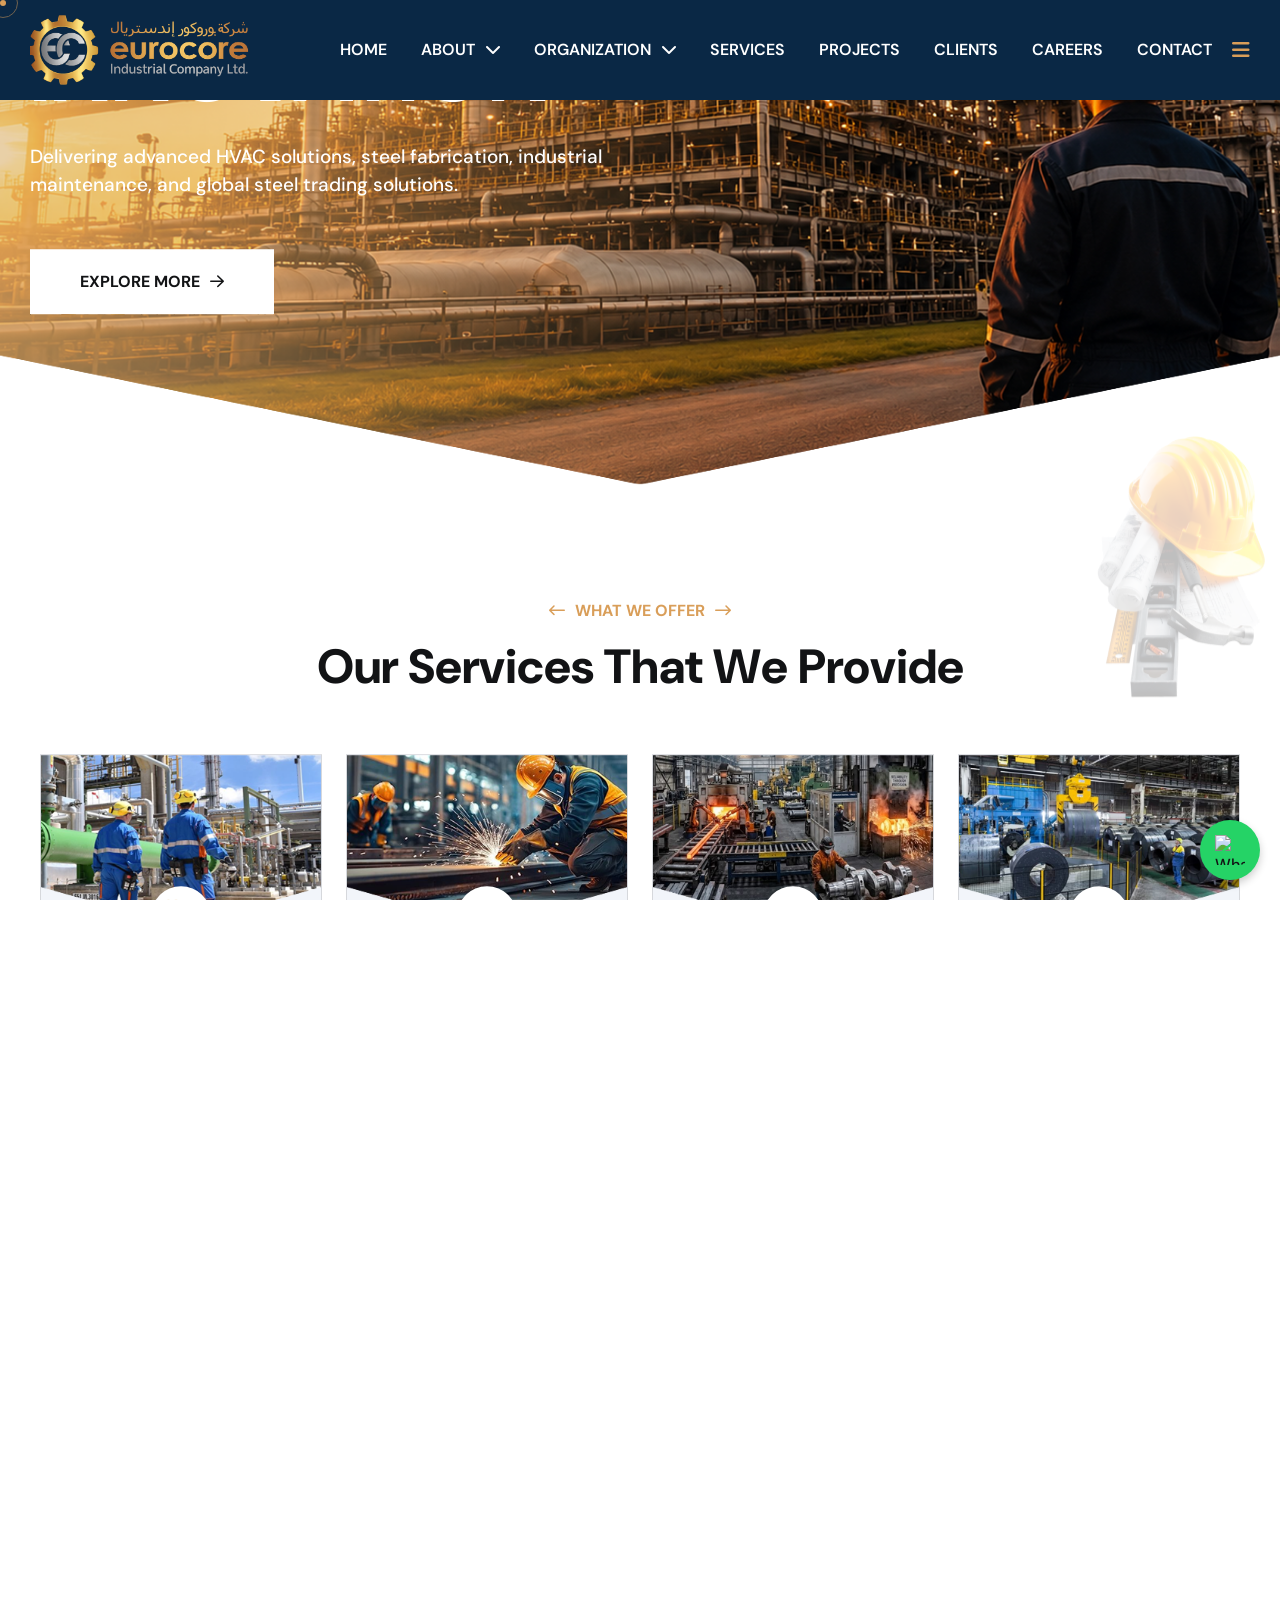
==== commit 2261054a: "home-service page" ====
--- a/index.html
+++ b/index.html
@@ -386,7 +386,7 @@
                                         <ul class="service-list">
                                         <li> Power Plant Turnarounds & Shutdown Services</li>
                                         <li>Industrial Maintenance Solutions</li>
-                                      <br><br><br>
+                                      
                                     </ul>
                                         <a href="services.html" class="arrow-icon"><i class="fa-regular fa-arrow-right"></i></a>
                                     </div>
@@ -408,7 +408,8 @@
                                         <ul class="service-list">
                                         <li>Global Steel Trading</li>
                                         <li>Industrial Procurement Services</li>
-                                        <br><br><br><br>
+                                        </ul>
+                                        
                                         <a href="services.html" class="arrow-icon"><i class="fa-regular fa-arrow-right"></i></a>
                                     </div>
                                 </div>
--- a/assets/css/main.css
+++ b/assets/css/main.css
@@ -9281,6 +9281,8 @@
     }
 
 }
+
+/*Contact map section */
 .map-box {
     overflow: hidden;
     height: 500px;
@@ -9290,6 +9292,43 @@
     width: 100%;
     height: 560px;
     margin-top: -67px;
+}
+
+
+/*home service section */
+
+.service-section-33 .row {
+    display: flex;
+    flex-wrap: wrap;
+}
+
+.service-section-33 .col-xl-3,
+.service-section-33 .col-lg-4,
+.service-section-33 .col-md-6 {
+    display: flex;
+    margin-bottom: 30px;
+}
+
+.service-card-items-2 {
+    display: flex;
+    flex-direction: column;
+    width: 100%;
+    height: 95%;
+}
+
+.service-content {
+    display: flex;
+    flex-direction: column;
+    flex-grow: 1;
+}
+
+.service-list {
+    flex-grow: 1;
+    margin-bottom: 20px;
+}
+
+.arrow-icon {
+    margin-top: auto;
 }
 
 /*video for hero */
@@ -9330,4 +9369,66 @@
 
 .swiper-slide-active .hero-content {
     opacity: 1;
-}+}
+
+
+.video-bg {
+    position: relative;
+    overflow: hidden;
+    min-height: 850px;
+}
+
+.hero-video {
+    position: absolute;
+    inset: 0;
+    width: 100%;
+    height: 100%;
+    z-index: 1;
+}
+
+.hero-video iframe {
+    position: absolute;
+    top: 50%;
+    left: 50%;
+    width: 177.77vh;
+    height: 56.25vw;
+    min-width: 100%;
+    min-height: 100%;
+    transform: translate(-50%, -50%);
+    pointer-events: none;
+}
+
+.video-overlay {
+    position: absolute;
+    inset: 0;
+    background: rgba(0,0,0,0.45);
+    z-index: 2;
+}
+
+.hero-content {
+    position: relative;
+    z-index: 3;
+}
+
+.hero-video {
+    position: absolute;
+    top: 50%;
+    left: 50%;
+    width: 120%;
+    height: 120%;
+    transform: translate(-50%, -50%);
+    pointer-events: none;
+}
+
+.hero-video iframe {
+    width: 100%;
+    height: 100%;
+}
+
+.video-bg {
+    position: relative;
+    overflow: hidden;
+}
+
+
+
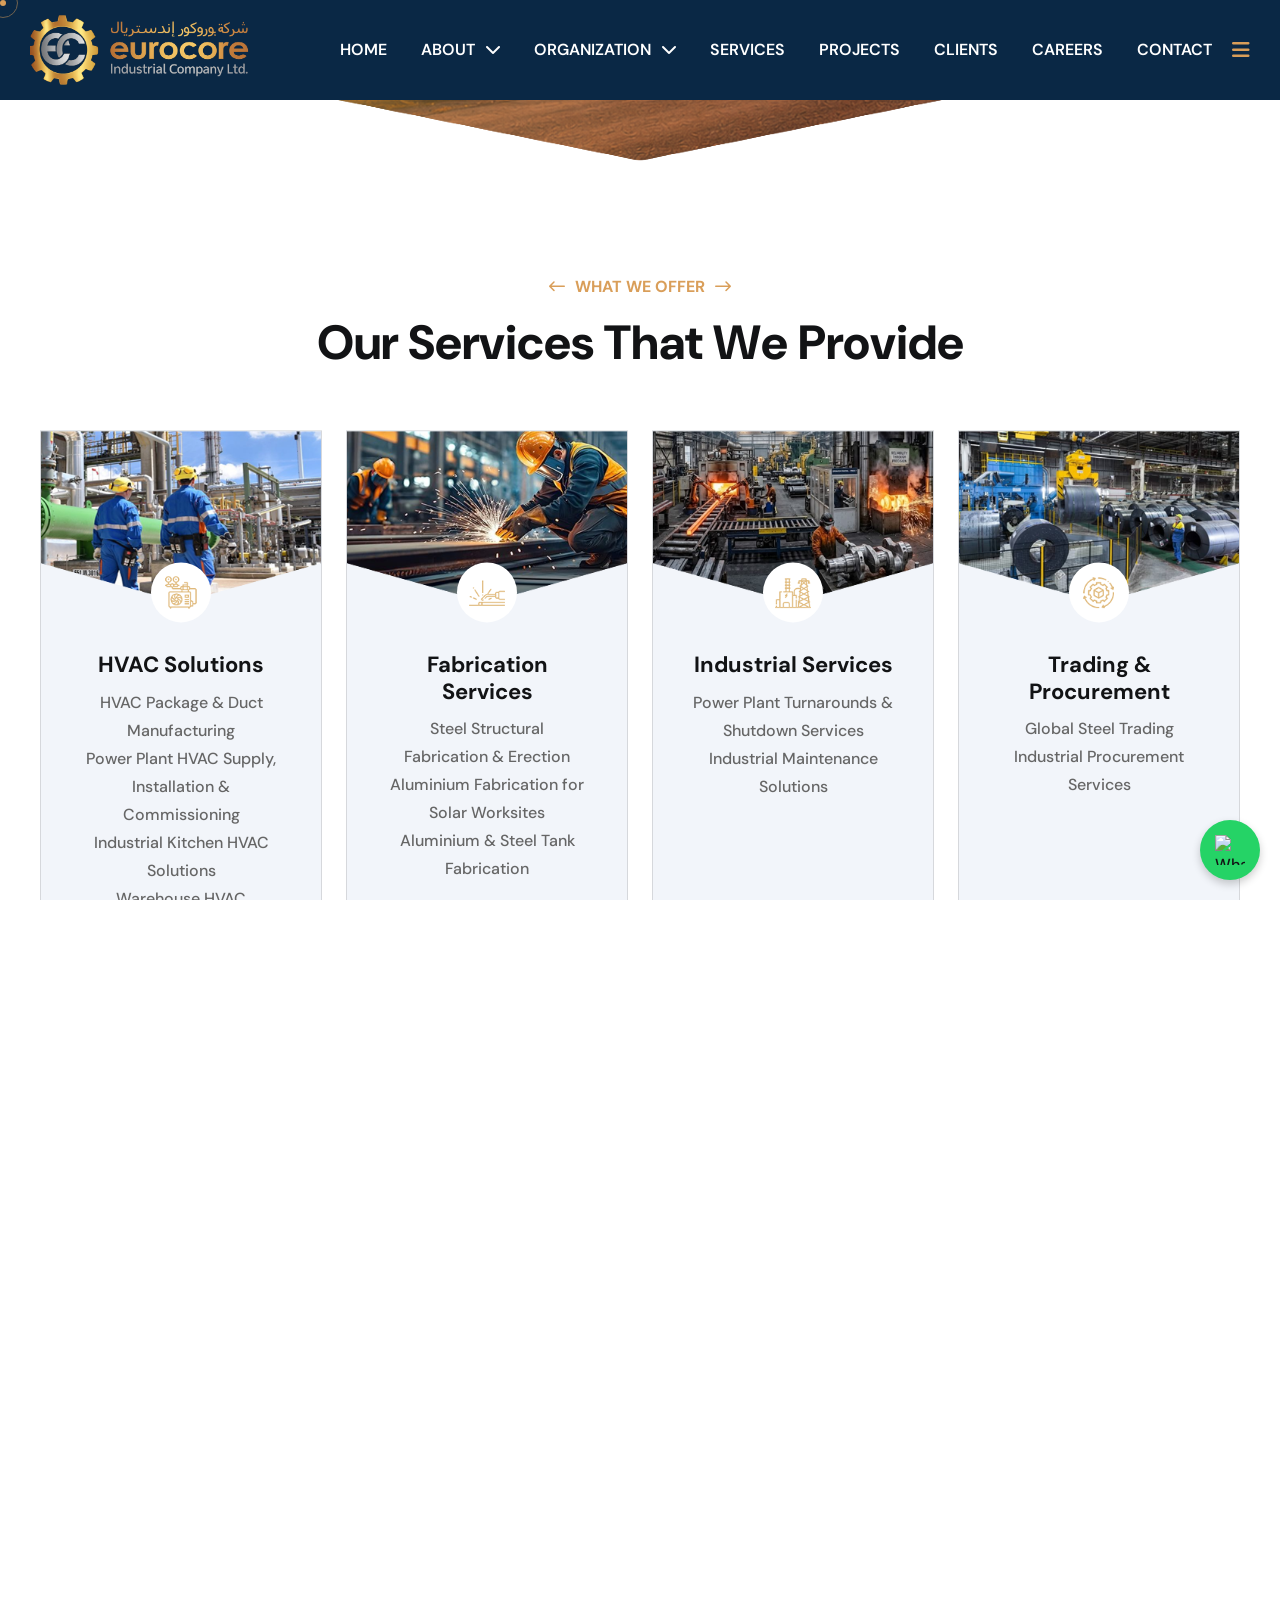
==== commit 9b1162c0: "css" ====
--- a/index.html
+++ b/index.html
@@ -306,9 +306,7 @@
 
                 <!-- Service Section Start -->
                 <section class="service-section-33 section-padding">
-                    <div class="shape-1">
-                        <img src="assets/img/service/shape-1.png" alt="img">
-                    </div>
+                   
                     <div class="container">
                         <div class="section-title text-center">
                             <h6 class="wow fadeInUp"><i class="fa-regular fa-arrow-left-long"></i>WHAT WE OFFER<i class="fa-regular fa-arrow-right-long"></i></h6>
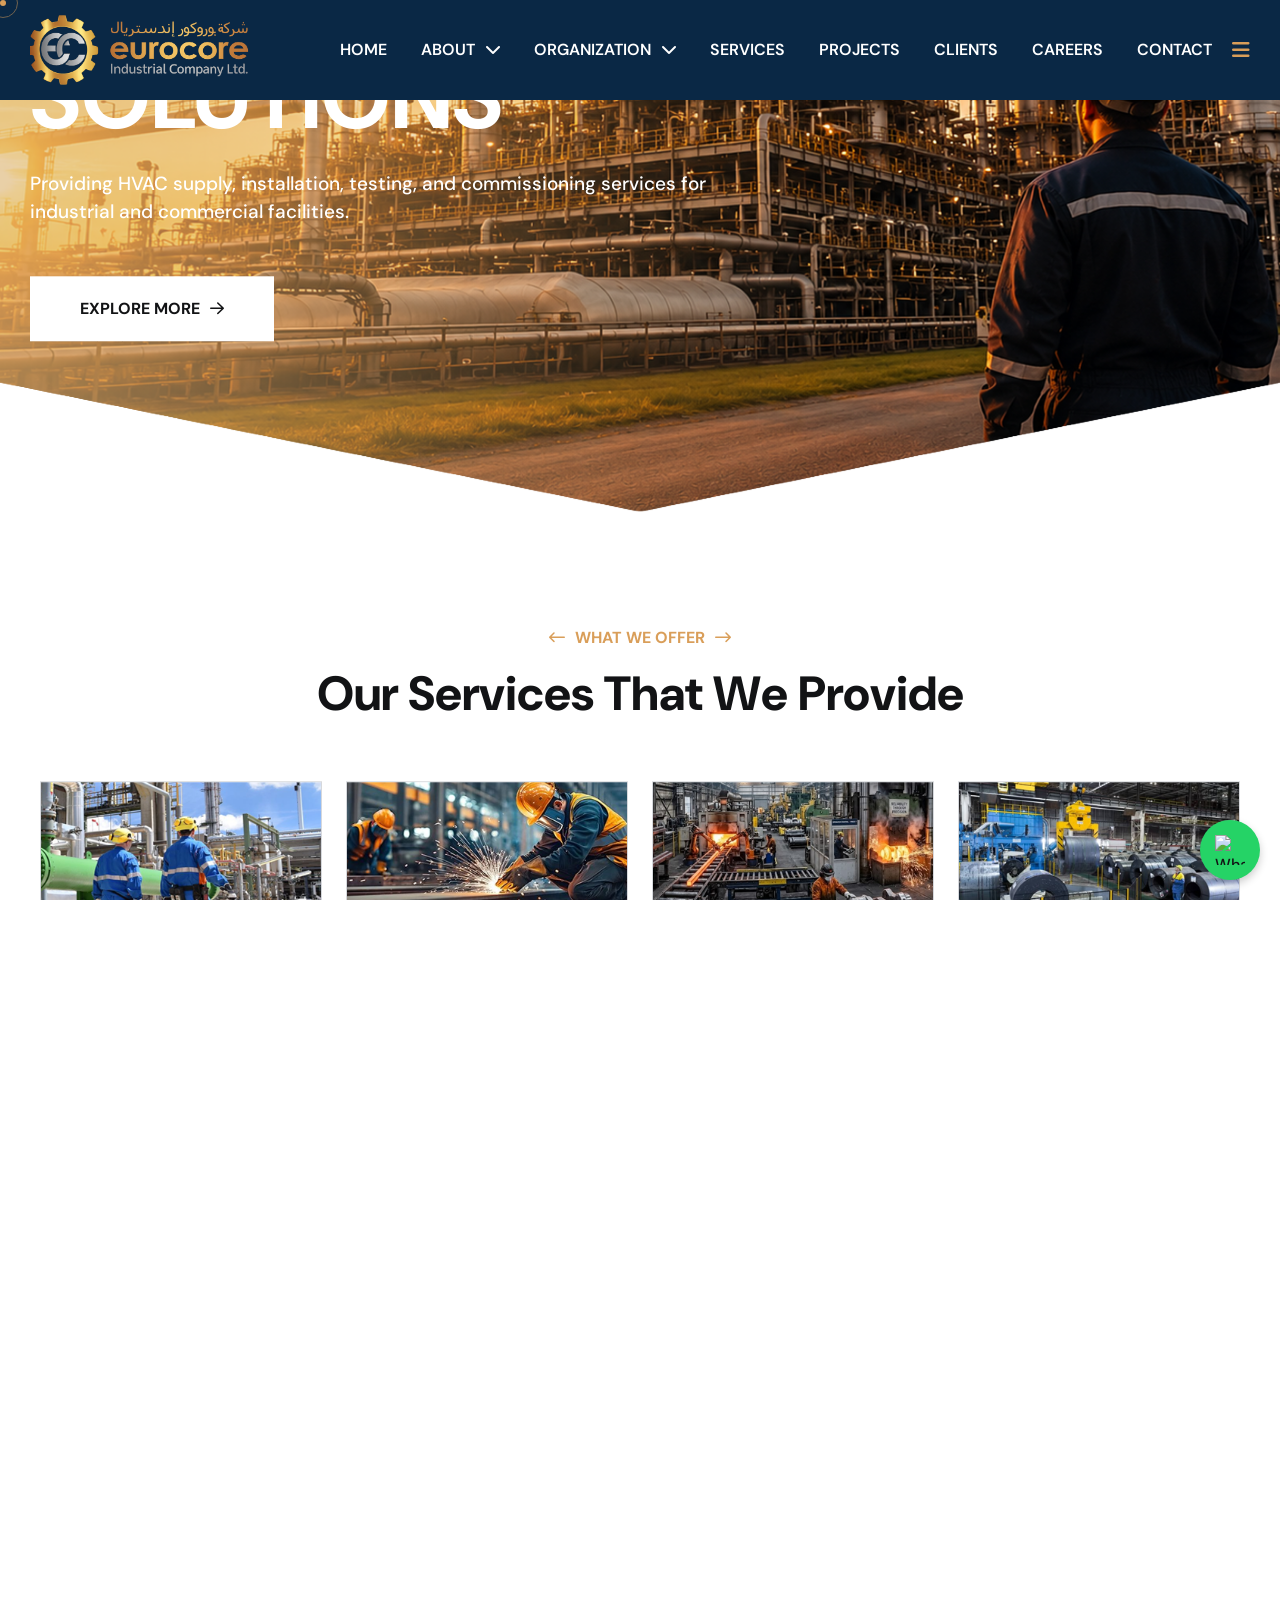
==== commit 4bc85008: "Mail id updation" ====
--- a/index.html
+++ b/index.html
@@ -110,7 +110,7 @@
                                         <i class="fal fa-envelope"></i>
                                     </div>
                                     <div class="offcanvas__contact-text">
-                                        <a href="mailto:info@eurocoreindustrial.com"><span class="mailto:info@eurocoreindustrial.com">info@eurocoreindustrial.com</span></a>
+                                        <a href="mailto:info@eurocore.sa"><span class="mailto:info@eurocore.sa">info@eurocore.sa</span></a>
                                     </div>
                                 </li>
                                 
@@ -685,7 +685,7 @@
                                 <div class="content">
                                     <p>send email</p>
                                     <h3>
-                                        <a href="mailto:info@eurocoreindustrial.com">info@eurocoreindustrial.com</a>
+                                        <a href="mailto:info@eurocore.sa">info@eurocore.sa</a>
                                     </h3>
                                 </div>
                             </div>
--- a/assets/css/main.css
+++ b/assets/css/main.css
@@ -1,10 +1,4 @@
-/*
-Theme Name: Xbuild
-Author: Gramentheme
-Author URI: https://themeforest.net/user/gramentheme
-Description: Eurocore Industrial Company Ltd
-Version: 1.0.0
-*/
+
 /*CSS Table Of Content Ends Here*/
 @import url("https://fonts.googleapis.com/css2?family=DM+Sans:ital,opsz,wght@0,9..40,100..1000;1,9..40,100..1000&display=swap");
 :root {
@@ -9347,15 +9341,15 @@
     z-index: 1;
 }
 
-.video-overlay {
+/* .video-overlay {
     position: absolute;
     top: 0;
     left: 0;
     width: 100%;
     height: 100%;
-    background: rgba(0, 0, 0, 0.45);
+    background: rgb(0 0 0 / 5%);
     z-index: 2;
-}
+} */
 
 .video-bg .row,
 .video-bg .hero-content {
@@ -9387,17 +9381,13 @@
 }
 
 .hero-video iframe {
-    position: absolute;
-    top: 50%;
-    left: 50%;
-    width: 177.77vh;
-    height: 56.25vw;
-    min-width: 100%;
-    min-height: 100%;
-    transform: translate(-50%, -50%);
-    pointer-events: none;
-}
-
+    position:absolute;
+    top:0;
+    left:0;
+    width:100%;
+    height:100%;
+    border:0;
+}
 .video-overlay {
     position: absolute;
     inset: 0;
@@ -9405,30 +9395,10 @@
     z-index: 2;
 }
 
-.hero-content {
-    position: relative;
-    z-index: 3;
-}
-
-.hero-video {
-    position: absolute;
-    top: 50%;
-    left: 50%;
-    width: 120%;
-    height: 120%;
-    transform: translate(-50%, -50%);
-    pointer-events: none;
-}
-
-.hero-video iframe {
-    width: 100%;
-    height: 100%;
-}
-
+/* Hero Section */
 .video-bg {
     position: relative;
     overflow: hidden;
-}
-
-
-
+    min-height: 100vh;
+}
+
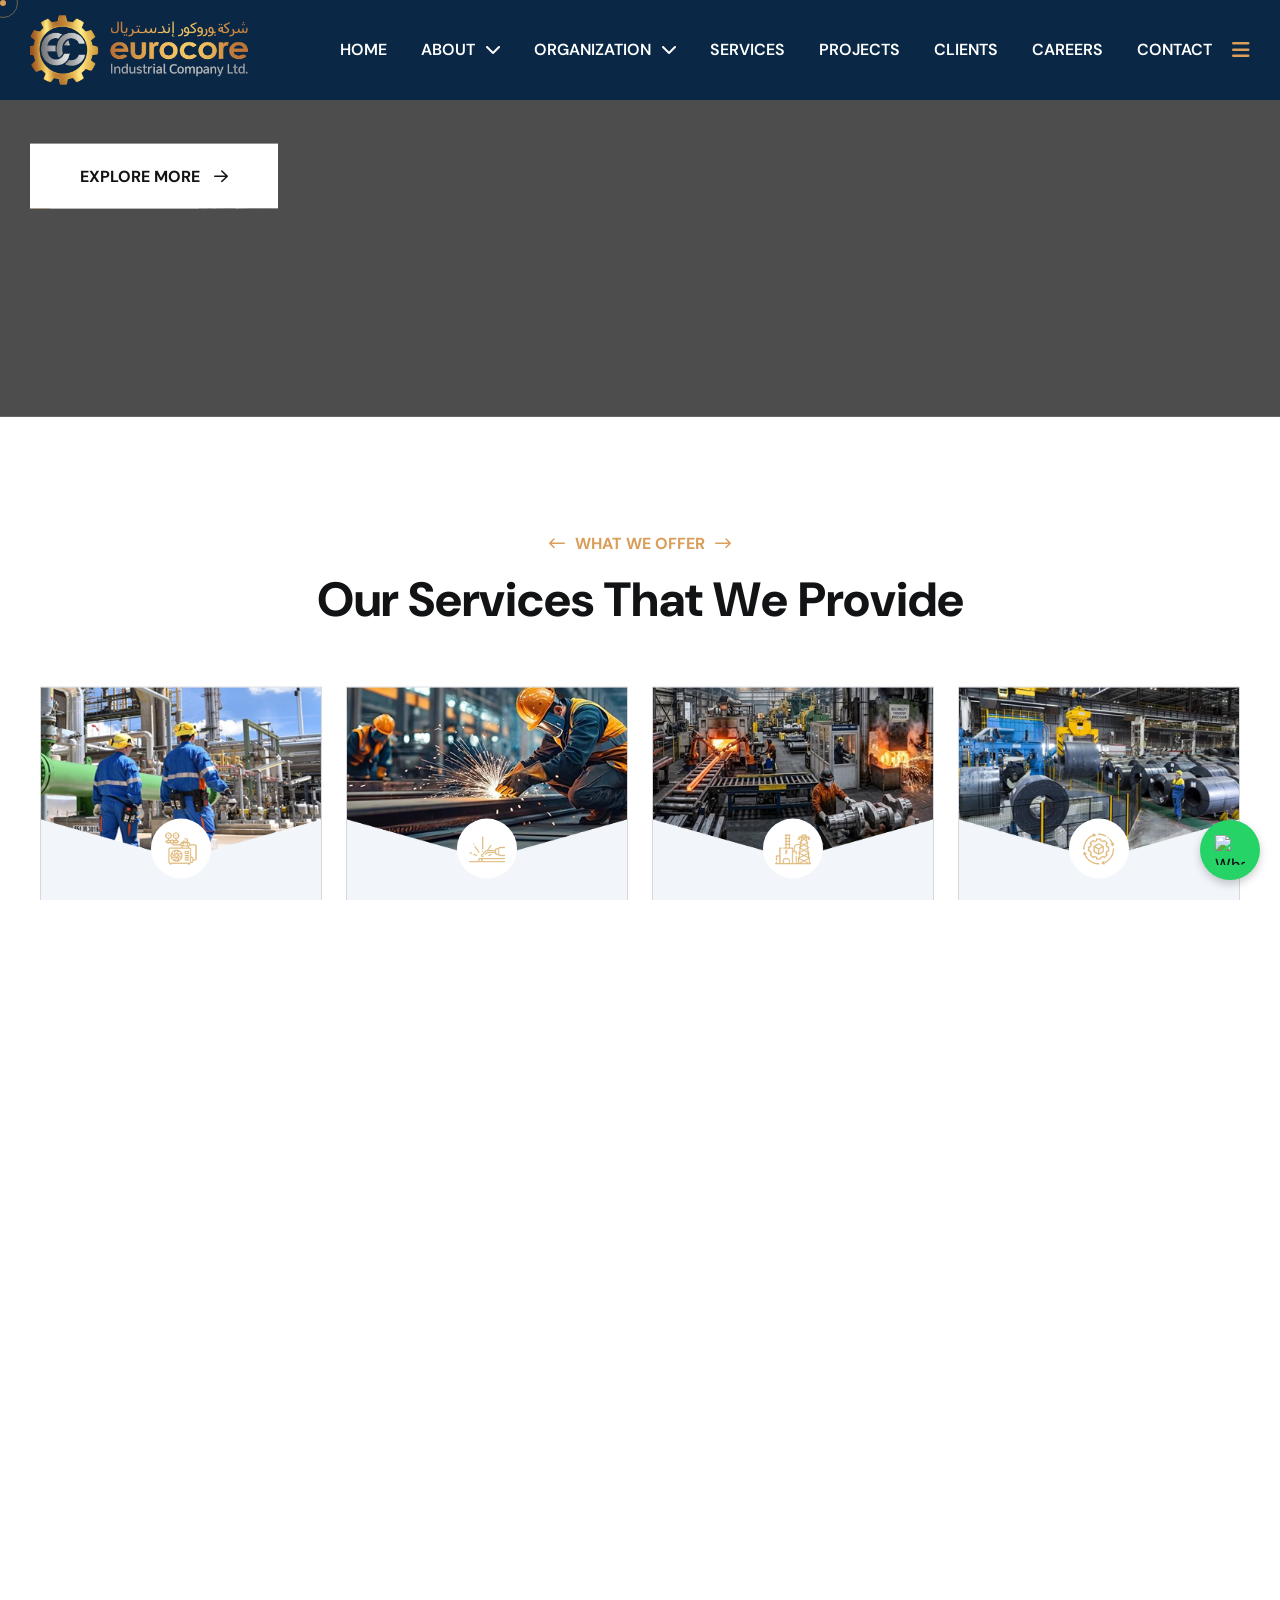
==== commit 066fda87: "index changed" ====
--- a/index.html
+++ b/index.html
@@ -232,6 +232,7 @@
 
         <div id="smooth-wrapper">
             <div id="smooth-content">
+                
                 <!-- Hero Section Start -->
                 <section class="hero-section hero-3">
                     <div class="swiper-dot-2">
@@ -240,11 +241,20 @@
                     <div class="swiper hero-slider-3">
                         <div class="swiper-wrapper">
                             <div class="swiper-slide">
-                                <div class="hero-image" style="background-image: url('assets/img/hero/hero-3.png');">
+                                <div class="hero-image video-bg">
+
+                                    <!-- Background Video -->
+                                    <video autoplay muted loop playsinline class="hero-video">
+                                        <source src="assets/img/hero/hero-video.mp4" type="video/mp4">
+                                        
+                                    </video>
+
+                                    <!-- Optional Overlay --
+                                    <div class="video-overlay"></div>-->
+
                                     <div class="row">
                                         <div class="col-lg-8">
                                             <div class="hero-content">
-                                               
                                                 <h1 data-animation="fadeInUp" data-delay="1.5s">
                                                     The Core of Industrial Innovation
                                                 </h1>
@@ -252,55 +262,87 @@
                                                     Delivering advanced HVAC solutions, steel fabrication, industrial maintenance, and global steel trading solutions.
                                                 </p>
                                                 <div class="hero-button">
-                                                    <a href="about-us.html" data-animation="fadeInUp" data-delay="1.9s" class="theme-btn bg-white">Explore more<i class="fa-regular fa-arrow-right"></i></a>
+                                                    <a href="about-us.html" data-animation="fadeInUp" data-delay="1.9s" class="theme-btn bg-white">
+                                                        Explore more <i class="fa-regular fa-arrow-right"></i>
+                                                    </a>
                                                 </div>
                                             </div>
                                         </div>
                                     </div>
-                                </div>
-                            </div>
+
+                                </div>
+                            </div>
+                           <div class="swiper-slide">
+                            <div class="hero-image video-bg">
+
+                                <!-- Background Video --
+                                <video class="hero-video" autoplay muted loop playsinline>
+                                    <source src="assets/video/hvac-video.mp4" type="video/mp4">
+                                </video>
+
+                                <!-- Dark Overlay -->
+                                <div class="video-overlay"></div>
+
+                                <div class="row">
+                                    <div class="col-lg-8">
+                                        <div class="hero-content">
+
+                                            <h1 data-animation="fadeInUp" data-delay="1.5s">
+                                                Complete HVAC Engineering Solutions
+                                            </h1>
+
+                                            <p data-animation="fadeInUp" data-delay="1.7s">
+                                                Providing HVAC supply, installation, testing, and commissioning services for industrial and commercial facilities.
+                                            </p>
+
+                                            <div class="hero-button">
+                                                <a href="about-us.html" data-animation="fadeInUp" data-delay="1.9s" class="theme-btn bg-white">
+                                                    Explore more <i class="fa-regular fa-arrow-right"></i>
+                                                </a>
+                                            </div>
+
+                                        </div>
+                                    </div>
+                                </div>
+
+                            </div>
+                        </div>
                             <div class="swiper-slide">
-                                <div class="hero-image" style="background-image: url('assets/img/hero/hero-3.png');">
-                                    <div class="row">
-                                        <div class="col-lg-8">
-                                            <div class="hero-content">
-                                                
-                                               <h1 data-animation="fadeInUp" data-delay="1.5s">
-                                                    Complete HVAC Engineering Solutions
-                                                </h1>
-                                                <p data-animation="fadeInUp" data-delay="1.7s">
-                                                    Providing HVAC supply, installation, testing, and commissioning services for industrial and commercial facilities.
-                                                </p>
-                                                </p>
-                                                <div class="hero-button">
-                                                    <a href="about-us.html" data-animation="fadeInUp" data-delay="1.9s" class="theme-btn bg-white">Explore more<i class="fa-regular fa-arrow-right"></i></a>
-                                                </div>
-                                            </div>
-                                        </div>
-                                    </div>
-                                </div>
-                            </div>
-                            <div class="swiper-slide">
-                                <div class="hero-image" style="background-image: url('assets/img/hero/hero-3.png');">
-                                    <div class="row">
-                                        <div class="col-lg-8">
-                                            <div class="hero-content">
-                                                
-                                               <h1 data-animation="fadeInUp" data-delay="1.5s">
-                                                    Industrial Fabrication Solutions
-                                                </h1>
-                                                <p data-animation="fadeInUp" data-delay="1.7s">
-                                                    Structural steel fabrication, tank manufacturing, shutdown services, and global steel sourcing with quality reliability.
-                                                </p>
-                                                <div class="hero-button">
-                                                    <a href="about-us.html" data-animation="fadeInUp" data-delay="1.9s" class="theme-btn bg-white">Explore more<i class="fa-regular fa-arrow-right"></i></a>
-                                                </div>
-                                            </div>
-                                        </div>
-                                    </div>
-                                </div>
-                            </div>
-                        </div>
+                    <div class="hero-image video-bg">
+
+                        <!-- Background Video -->
+                        <video class="hero-video" autoplay muted loop playsinline>
+                            <source src="assets/video/fabrication-video.mp4" type="video/mp4">
+                        </video>
+
+                        <!-- Overlay -->
+                        <div class="video-overlay"></div>
+
+                        <div class="row">
+                            <div class="col-lg-8">
+                                <div class="hero-content">
+
+                                    <h1 data-animation="fadeInUp" data-delay="0.3s">
+                                        Industrial Fabrication Solutions
+                                    </h1>
+
+                                    <p data-animation="fadeInUp" data-delay="0.5s">
+                                        Structural steel fabrication, tank manufacturing, shutdown services, and global steel sourcing with quality reliability.
+                                    </p>
+
+                                    <div class="hero-button">
+                                        <a href="about-us.html" data-animation="fadeInUp" data-delay="0.7s" class="theme-btn bg-white">
+                                            Explore more <i class="fa-regular fa-arrow-right"></i>
+                                        </a>
+                                    </div>
+
+                                </div>
+                            </div>
+                        </div>
+
+                    </div>
+                </div>
+                                        </div>
                     </div>
                 </section>
 
@@ -384,7 +426,7 @@
                                         <ul class="service-list">
                                         <li> Power Plant Turnarounds & Shutdown Services</li>
                                         <li>Industrial Maintenance Solutions</li>
-                                      
+                                      <br><br><br>
                                     </ul>
                                         <a href="services.html" class="arrow-icon"><i class="fa-regular fa-arrow-right"></i></a>
                                     </div>
@@ -406,8 +448,7 @@
                                         <ul class="service-list">
                                         <li>Global Steel Trading</li>
                                         <li>Industrial Procurement Services</li>
-                                        </ul>
-                                        
+                                        <br><br><br><br>
                                         <a href="services.html" class="arrow-icon"><i class="fa-regular fa-arrow-right"></i></a>
                                     </div>
                                 </div>
@@ -419,7 +460,7 @@
 
                  <!-- About Section Start -->
 <section class="achivements-section fix section-padding">
-   
+    
     <div class="container">
         <div class="achivements-wrapper style-3">
             <div class="row g-4 justify-content-between align-items-center">
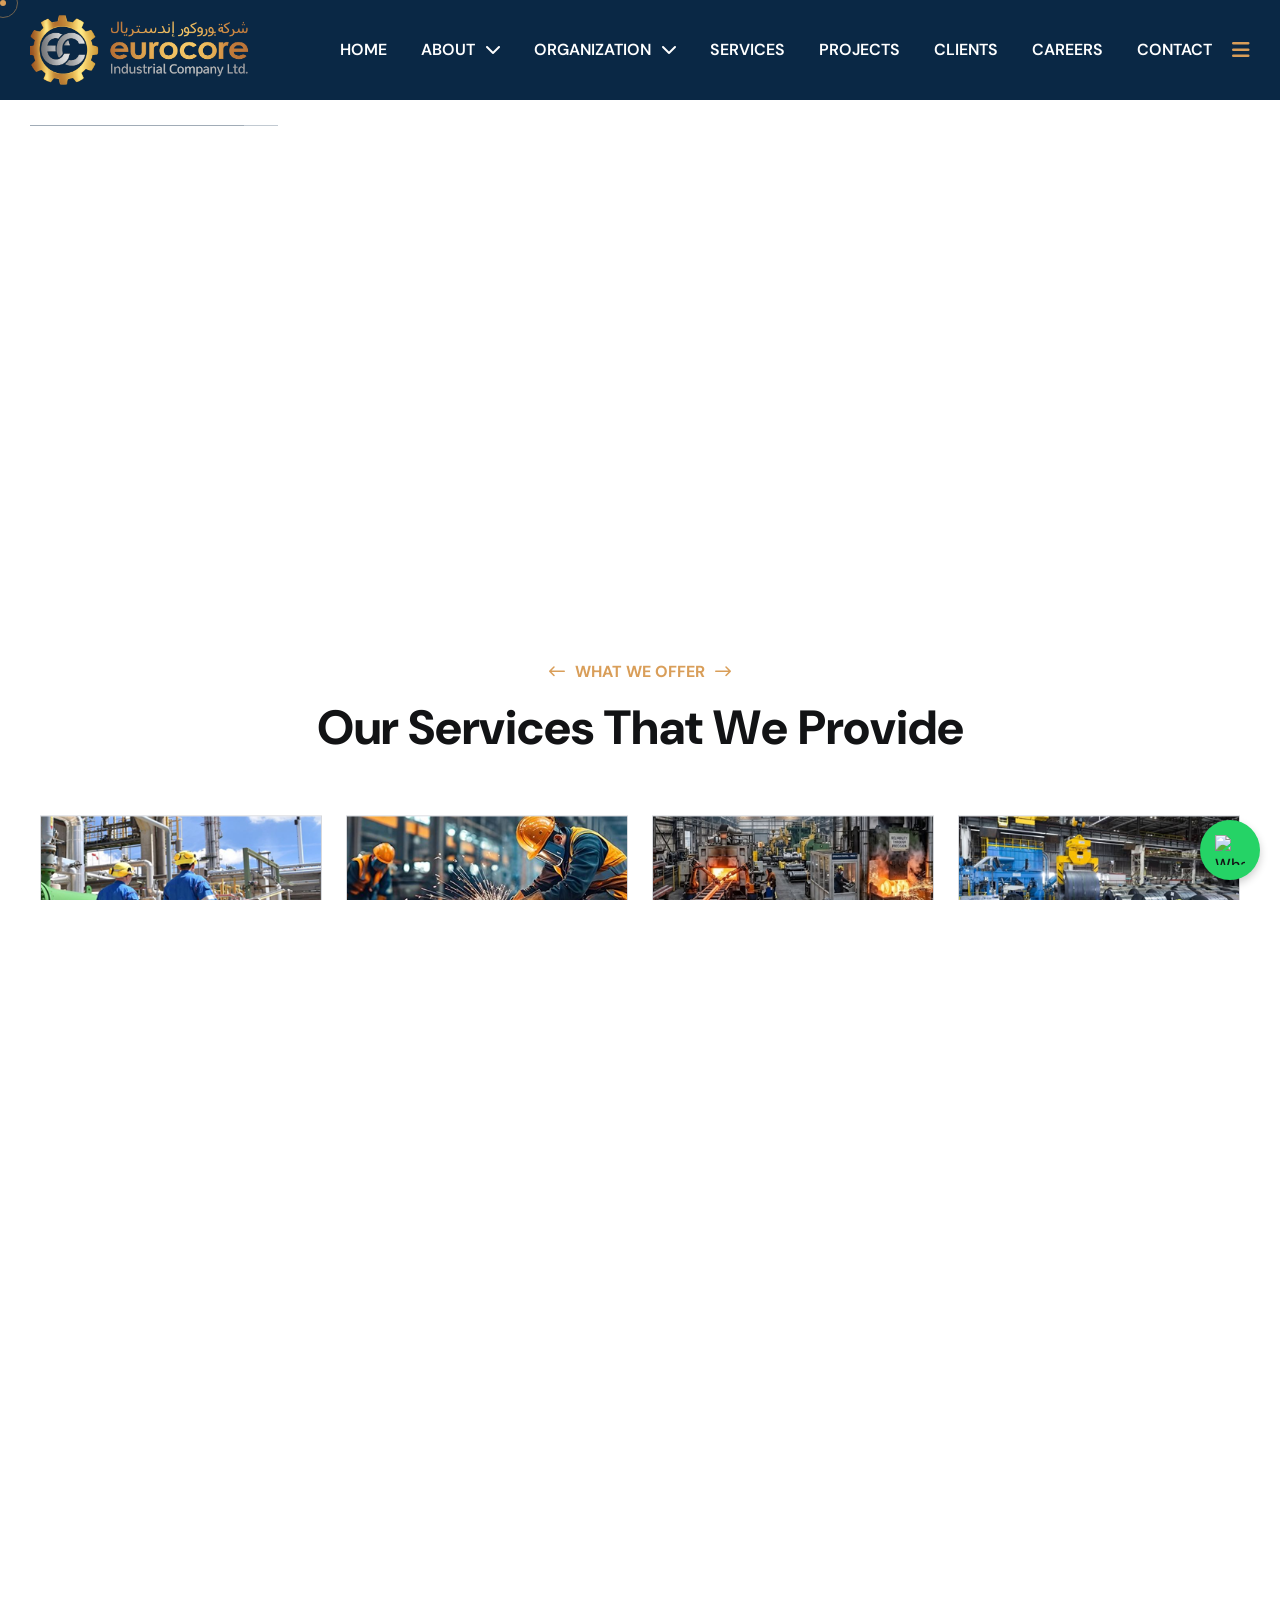
==== commit a8d6953a: "updations" ====
--- a/index.html
+++ b/index.html
@@ -249,8 +249,7 @@
                                         
                                     </video>
 
-                                    <!-- Optional Overlay --
-                                    <div class="video-overlay"></div>-->
+                                  
 
                                     <div class="row">
                                         <div class="col-lg-8">
@@ -281,7 +280,7 @@
                                 </video>
 
                                 <!-- Dark Overlay -->
-                                <div class="video-overlay"></div>
+                                
 
                                 <div class="row">
                                     <div class="col-lg-8">
--- a/assets/css/main.css
+++ b/assets/css/main.css
@@ -4006,7 +4006,7 @@
   }
 }
 .hero-3 .hero-content {
-  padding: 130px 100px 270px;
+  padding: 100px 80px 120px;
 }
 @media (max-width: 1600px) {
   .hero-3 .hero-content {
@@ -4040,13 +4040,13 @@
   box-shadow: 0 0 0 0 rgba(255, 255, 255, 0.5);
 }
 .hero-3 .hero-content h1 {
-  font-size: 90px;
+  font-size: 80px;
   color: var(--white);
   text-transform: uppercase;
 }
 @media (max-width: 1199px) {
   .hero-3 .hero-content h1 {
-    font-size: 82px;
+    font-size: 80px;
   }
 }
 @media (max-width: 991px) {
@@ -9341,15 +9341,6 @@
     z-index: 1;
 }
 
-/* .video-overlay {
-    position: absolute;
-    top: 0;
-    left: 0;
-    width: 100%;
-    height: 100%;
-    background: rgb(0 0 0 / 5%);
-    z-index: 2;
-} */
 
 .video-bg .row,
 .video-bg .hero-content {
@@ -9388,12 +9379,7 @@
     height:100%;
     border:0;
 }
-.video-overlay {
-    position: absolute;
-    inset: 0;
-    background: rgba(0,0,0,0.45);
-    z-index: 2;
-}
+
 
 /* Hero Section */
 .video-bg {
@@ -9402,3 +9388,44 @@
     min-height: 100vh;
 }
 
+.hero-3 .swiper-slide {
+  height: 120vh;
+}
+
+.hero-3 .hero-image {
+  height: 100%;
+  overflow: hidden;
+}
+
+
+@media (max-width: 1024px) {
+    .achivements-image-2 {
+        display: none;
+    }
+}
+
+
+
+@media (max-width: 768px) {
+
+    /* Always show project text on mobile */
+    .project-wrapper .box .project-content {
+        opacity: 1 !important;
+        visibility: visible !important;
+        transform: none !important;
+        position: relative !important;
+    }
+
+    /* Disable hover effects */
+    .project-wrapper .box:hover .project-content {
+        opacity: 1 !important;
+        visibility: visible !important;
+        transform: none !important;
+    }
+
+    /* Optional: remove hover background animation effect */
+    .project-wrapper .box::before,
+    .project-wrapper .box::after {
+        display: none !important;
+    }
+}
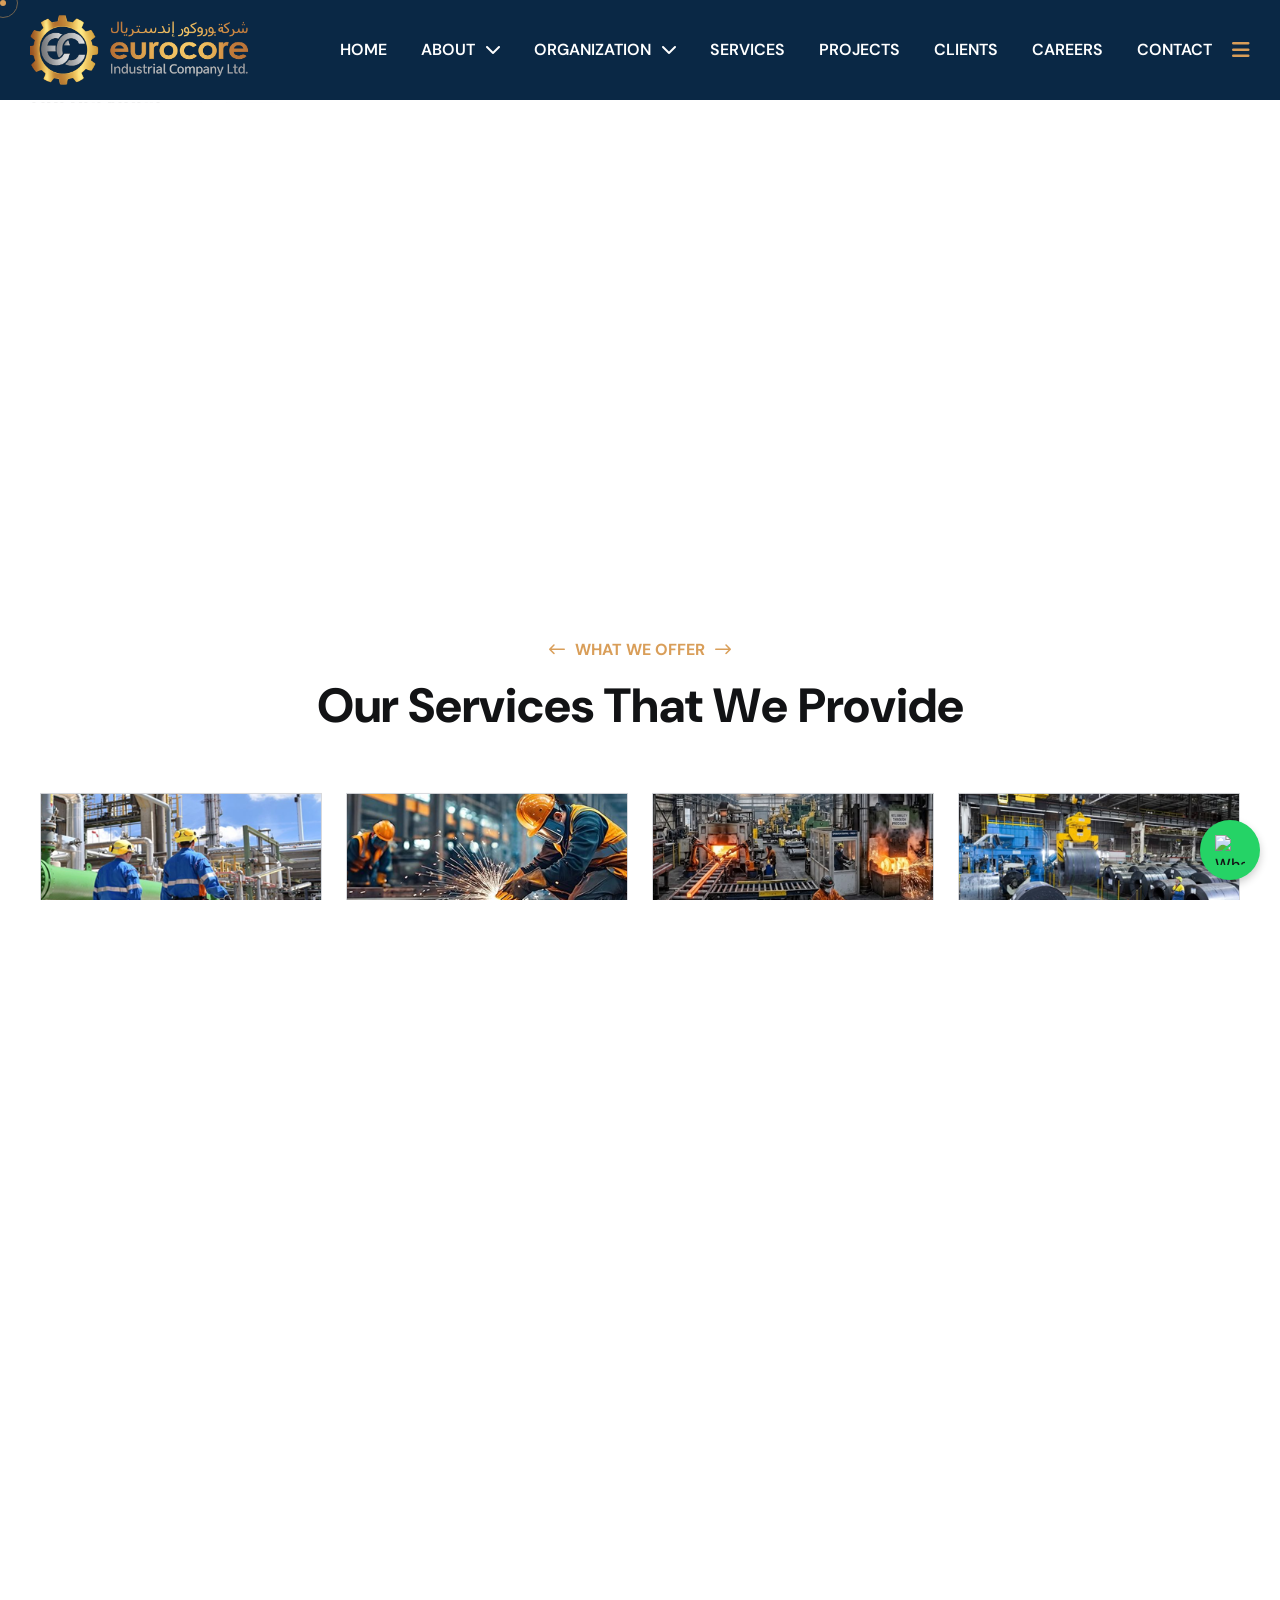
==== commit dbcbdd9e: "update" ====
--- a/index.html
+++ b/index.html
@@ -579,27 +579,36 @@
 
 
                 <!-- Project Section Start -->
-                <section class="project-section fix section-padding">
-                    <div class="container">
-                        <div class="section-title text-center">
-                            <h6 class="wow fadeInUp"><i class="fa-regular fa-arrow-left-long"></i>our complete projects<i class="fa-regular fa-arrow-right-long"></i></h6>
-                            <h2 class="splt-txt wow" data-splitting>Our Latest Projects</h2>
-                        </div>
-                    </div>
-                    <div class="project-wrapper style-2">
-                        <div class="main-box">
-                            <div class="box wow fadeInUp">
-                                <div class="project-content">
-                                    <h3><a href="projects.html">Industrial Structural Steel Fabrication</a></h3>
-                                    <a href="projects.html" class="icon"><i class="fa-solid fa-arrow-right"></i></a>
-                                </div>
-                            </div>
-                            <div class="box bg-1 wow fadeInUp wow" data-wow-delay=".2s">
-                                <div class="project-content">
-                                    <h3><a href="projects.html">Warehouse Construction Project</a></h3>
-                                    <a href="projects.html" class="icon"><i class="fa-solid fa-arrow-right"></i></a>
-                                </div>
-                            </div>
+                <!-- PROJECT SECTION START -->
+
+<!-- DESKTOP VERSION -->
+<section class="project-section fix section-padding desktop-project">
+    <div class="container">
+        <div class="section-title text-center">
+            <h6 class="wow fadeInUp">
+                <i class="fa-regular fa-arrow-left-long"></i>
+                our complete projects
+                <i class="fa-regular fa-arrow-right-long"></i>
+            </h6>
+            <h2 class="splt-txt wow" data-splitting>Our Latest Projects</h2>
+        </div>
+    </div>
+
+    <div class="project-wrapper style-2">
+        <div class="main-box">
+            <!-- your same boxes (unchanged) -->
+            <div class="box wow fadeInUp">
+                <div class="project-content">
+                    <h3><a href="projects.html">Industrial Structural Steel Fabrication</a></h3>
+                    <a href="projects.html" class="icon"><i class="fa-solid fa-arrow-right"></i></a>
+                </div>
+            </div>
+
+            <div class="box bg-1 wow fadeInUp" data-wow-delay=".2s">
+                <div class="project-content">
+                    <h3><a href="projects.html">Warehouse Construction Project</a></h3>
+                </div>
+            </div>
                             <div class="box bg-2 wow fadeInUp wow" data-wow-delay=".4s">
                                 <div class="project-content">
                                     <h3><a href="projects.html">Heavy Equipment Platform Installation</a></h3>
@@ -646,7 +655,75 @@
                     </div>
                 </section>
 
-               
+               <!-- MOBILE VERSION -->
+<section class="project-section fix section-padding mobile-project d-block d-md-none">
+    <div class="container">
+        <div class="section-title text-center">
+            <h6>
+                <i class="fa-regular fa-arrow-left-long"></i>
+                our complete projects
+                <i class="fa-regular fa-arrow-right-long"></i>
+            </h6>
+            <h2>Our Latest Projects</h2>
+        </div>
+    </div>
+
+    <div class="project-wrapper style-2">
+        <div class="main-box">
+
+            <div class="box bg-1">
+                <div class="project-content">
+                    <h3>Industrial Structural Steel Fabrication</h3>
+                </div>
+            </div>
+
+            <div class="box bg-2">
+                <div class="project-content">
+                    <h3>Warehouse Construction Project</h3>
+                </div>
+            </div>
+
+            <div class="box bg-3">
+                <div class="project-content">
+                    <h3>Heavy Equipment Platform Installation</h3>
+                </div>
+            </div>
+
+            <div class="box bg-4">
+                <div class="project-content">
+                    <h3>Process Piping & Mechanical Works</h3>
+                </div>
+            </div>
+
+            <div class="box bg-5">
+                <div class="project-content">
+                    <h3>Industrial Shed Fabrication</h3>
+                </div>
+            </div>
+
+            <div class="box bg-6">
+                <div class="project-content">
+                    <h3>Custom Metal Fabrication Solutions</h3>
+                </div>
+            </div>
+
+            <div class="box bg-7">
+                <div class="project-content">
+                    <h3>Industrial Tank Fabrication & Installation</h3>
+                </div>
+            </div>
+
+            <div class="box bg-8">
+                <div class="project-content">
+                    <h3>Pipe Rack & Utility Structure Construction</h3>
+                </div>
+            </div>
+
+        </div>
+    </div>
+</section>
+
+<!-- PROJECT SECTION END -->
 
             
 
--- a/assets/css/main.css
+++ b/assets/css/main.css
@@ -9406,26 +9406,20 @@
 
 
 
+/* Hide mobile on desktop */
+.mobile-project {
+    display: none;
+}
+
+/* Hide desktop on mobile */
 @media (max-width: 768px) {
-
-    /* Always show project text on mobile */
-    .project-wrapper .box .project-content {
-        opacity: 1 !important;
-        visibility: visible !important;
-        transform: none !important;
-        position: relative !important;
-    }
-
-    /* Disable hover effects */
-    .project-wrapper .box:hover .project-content {
-        opacity: 1 !important;
-        visibility: visible !important;
-        transform: none !important;
-    }
-
-    /* Optional: remove hover background animation effect */
-    .project-wrapper .box::before,
-    .project-wrapper .box::after {
-        display: none !important;
-    }
-}+    .desktop-project {
+        display: none;
+    }
+
+    .mobile-project {
+        display: block;
+    }
+}
+
+
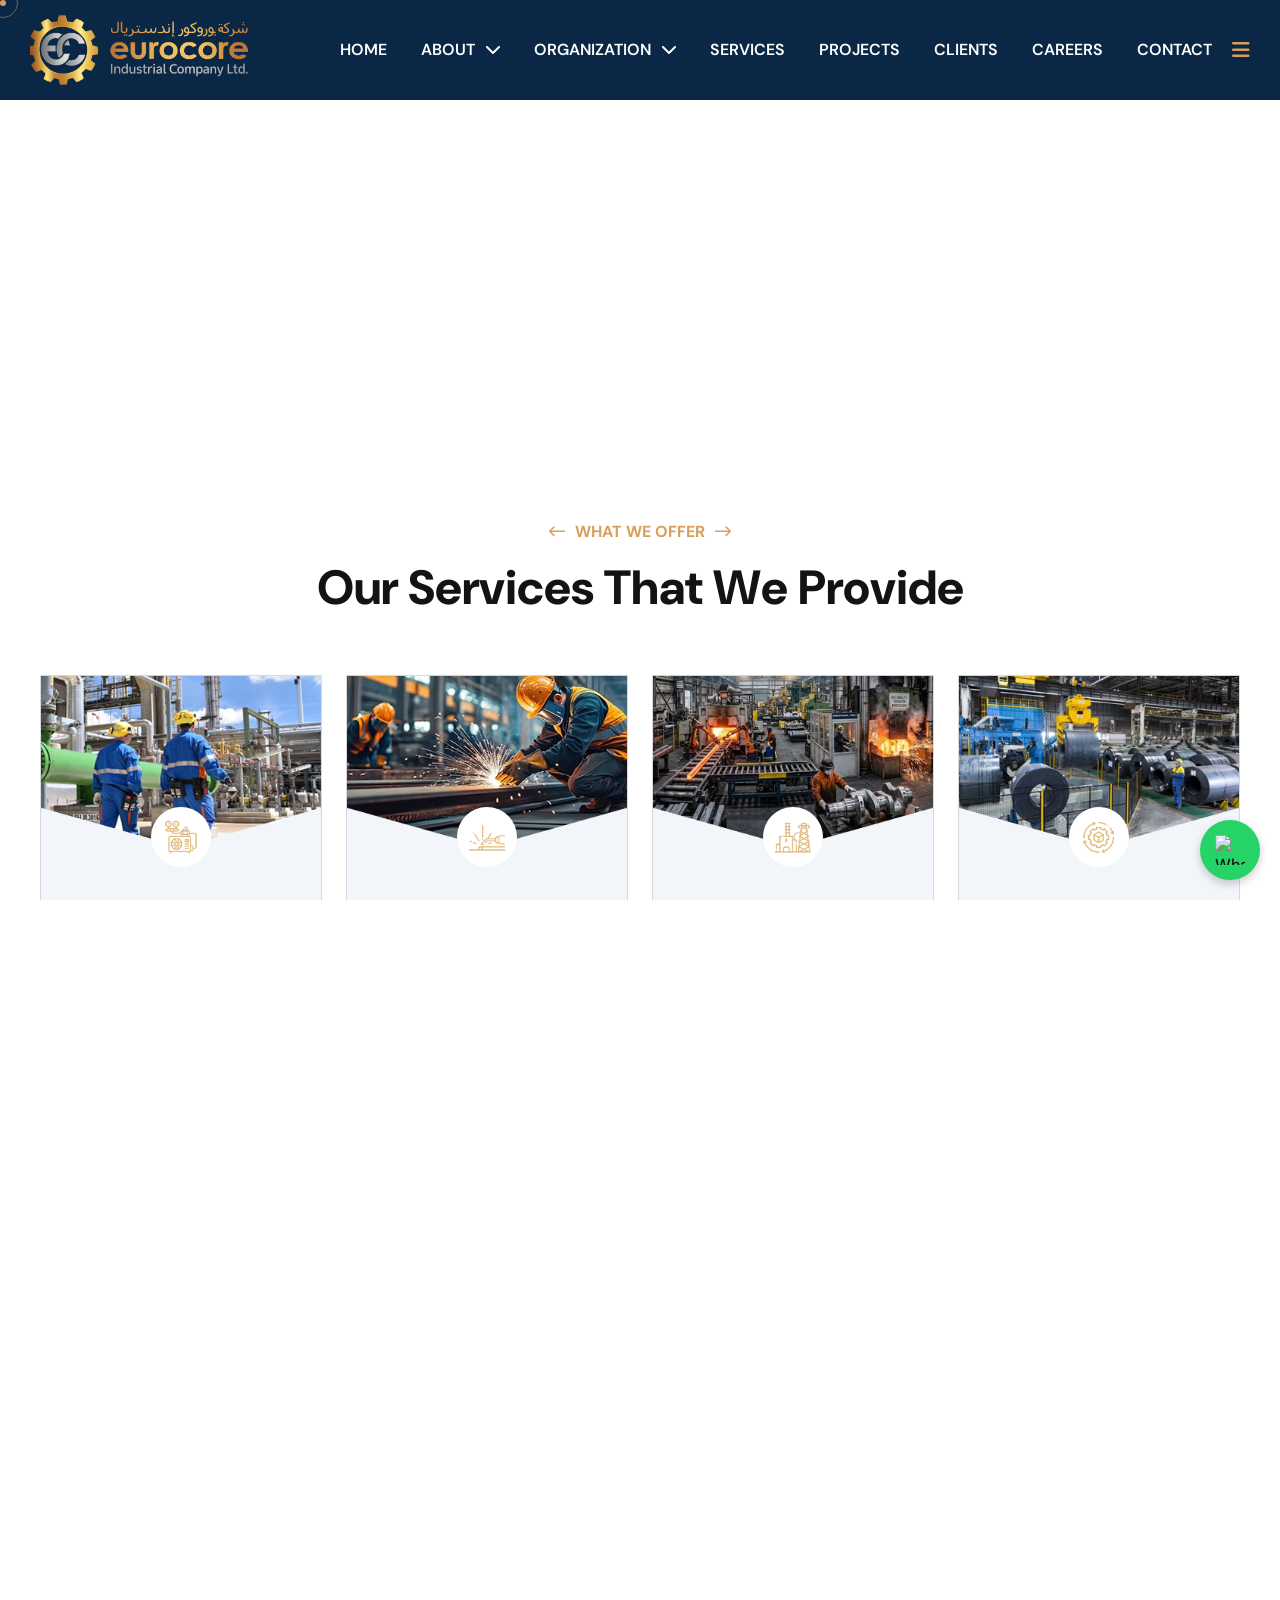
==== commit 3bda86b0: "section update" ====
--- a/index.html
+++ b/index.html
@@ -656,64 +656,71 @@
                 </section>
 
                <!-- MOBILE VERSION -->
-<section class="project-section fix section-padding mobile-project d-block d-md-none">
-    <div class="container">
-        <div class="section-title text-center">
-            <h6>
-                <i class="fa-regular fa-arrow-left-long"></i>
-                our complete projects
-                <i class="fa-regular fa-arrow-right-long"></i>
-            </h6>
-            <h2>Our Latest Projects</h2>
-        </div>
-    </div>
-
-    <div class="project-wrapper style-2">
-        <div class="main-box">
-
-            <div class="box bg-1">
+        <section class="project-section fix section-padding mobile-project d-block d-md-none">
+         <div class="container">
+
+                <div class="section-title text-center">
+                <h6>
+                    <i class="fa-regular fa-arrow-left-long"></i>
+                    our complete projects
+                    <i class="fa-regular fa-arrow-right-long"></i>
+                </h6>
+                <h2>Our Latest Projects</h2>
+            </div>
+
+        <div class="mobile-project-grid">
+
+            <div class="project-card">
+                <img src="assets/img/project/01.jpg" alt="Industrial Structural Steel Fabrication">
                 <div class="project-content">
                     <h3>Industrial Structural Steel Fabrication</h3>
                 </div>
             </div>
 
-            <div class="box bg-2">
+            <div class="project-card">
+                <img src="assets/img/project/02.jpg" alt="Warehouse Construction Project">
                 <div class="project-content">
                     <h3>Warehouse Construction Project</h3>
                 </div>
             </div>
 
-            <div class="box bg-3">
+            <div class="project-card">
+                <img src="assets/img/project/03.jpg" alt="Heavy Equipment Platform Installation">
                 <div class="project-content">
                     <h3>Heavy Equipment Platform Installation</h3>
                 </div>
             </div>
 
-            <div class="box bg-4">
+            <div class="project-card">
+                <img src="assets/img/project/04.jpg" alt="Process Piping & Mechanical Works">
                 <div class="project-content">
                     <h3>Process Piping & Mechanical Works</h3>
                 </div>
             </div>
 
-            <div class="box bg-5">
+            <div class="project-card">
+                <img src="assets/img/project/05.jpg" alt="Industrial Shed Fabrication">
                 <div class="project-content">
                     <h3>Industrial Shed Fabrication</h3>
                 </div>
             </div>
 
-            <div class="box bg-6">
+            <div class="project-card">
+                <img src="assets/img/project/18.jpg" alt="Custom Metal Fabrication Solutions">
                 <div class="project-content">
                     <h3>Custom Metal Fabrication Solutions</h3>
                 </div>
             </div>
 
-            <div class="box bg-7">
+            <div class="project-card">
+                <img src="assets/img/project/20.jpg" alt="Industrial Tank Fabrication & Installation">
                 <div class="project-content">
                     <h3>Industrial Tank Fabrication & Installation</h3>
                 </div>
             </div>
 
-            <div class="box bg-8">
+            <div class="project-card">
+                <img src="assets/img/project/21.jpg" alt="Pipe Rack & Utility Structure Construction">
                 <div class="project-content">
                     <h3>Pipe Rack & Utility Structure Construction</h3>
                 </div>
@@ -722,9 +729,6 @@
         </div>
     </div>
 </section>
-
-<!-- PROJECT SECTION END -->
-
             
 
                 <!-- Brand Section Start -->
--- a/assets/css/main.css
+++ b/assets/css/main.css
@@ -9423,3 +9423,65 @@
 }
 
 
+.mobile-project-grid {
+    display: grid;
+    grid-template-columns: 1fr;
+    gap: 14px;
+}
+
+/* Card */
+.project-card {
+    position: relative;
+    height: 180px;
+    border-radius: 14px;
+    overflow: hidden;
+}
+
+/* Image */
+.project-card img {
+    width: 100%;
+    height: 100%;
+    object-fit: cover;
+    display: block;
+}
+
+/* Dark overlay */
+.project-card::after {
+    content: "";
+    position: absolute;
+    inset: 0;
+    background: linear-gradient(
+        to top,
+        rgba(0,0,0,0.75),
+        rgba(0,0,0,0.2)
+    );
+}
+
+/* Text */
+.project-content {
+    position: absolute;
+    bottom: 12px;
+    left: 12px;
+    right: 12px;
+    z-index: 2;
+}
+
+.project-content h3 {
+    color: #fff;
+    font-size: 15px;
+    font-weight: 600;
+    margin: 0;
+    line-height: 1.3;
+}
+
+.mobile-project .section-title {
+    margin-bottom: 30px;
+}
+
+.mobile-project .section-title h6 {
+    margin-bottom: 10px;
+}
+
+.mobile-project .section-title h2 {
+    margin-bottom: 0;
+}
